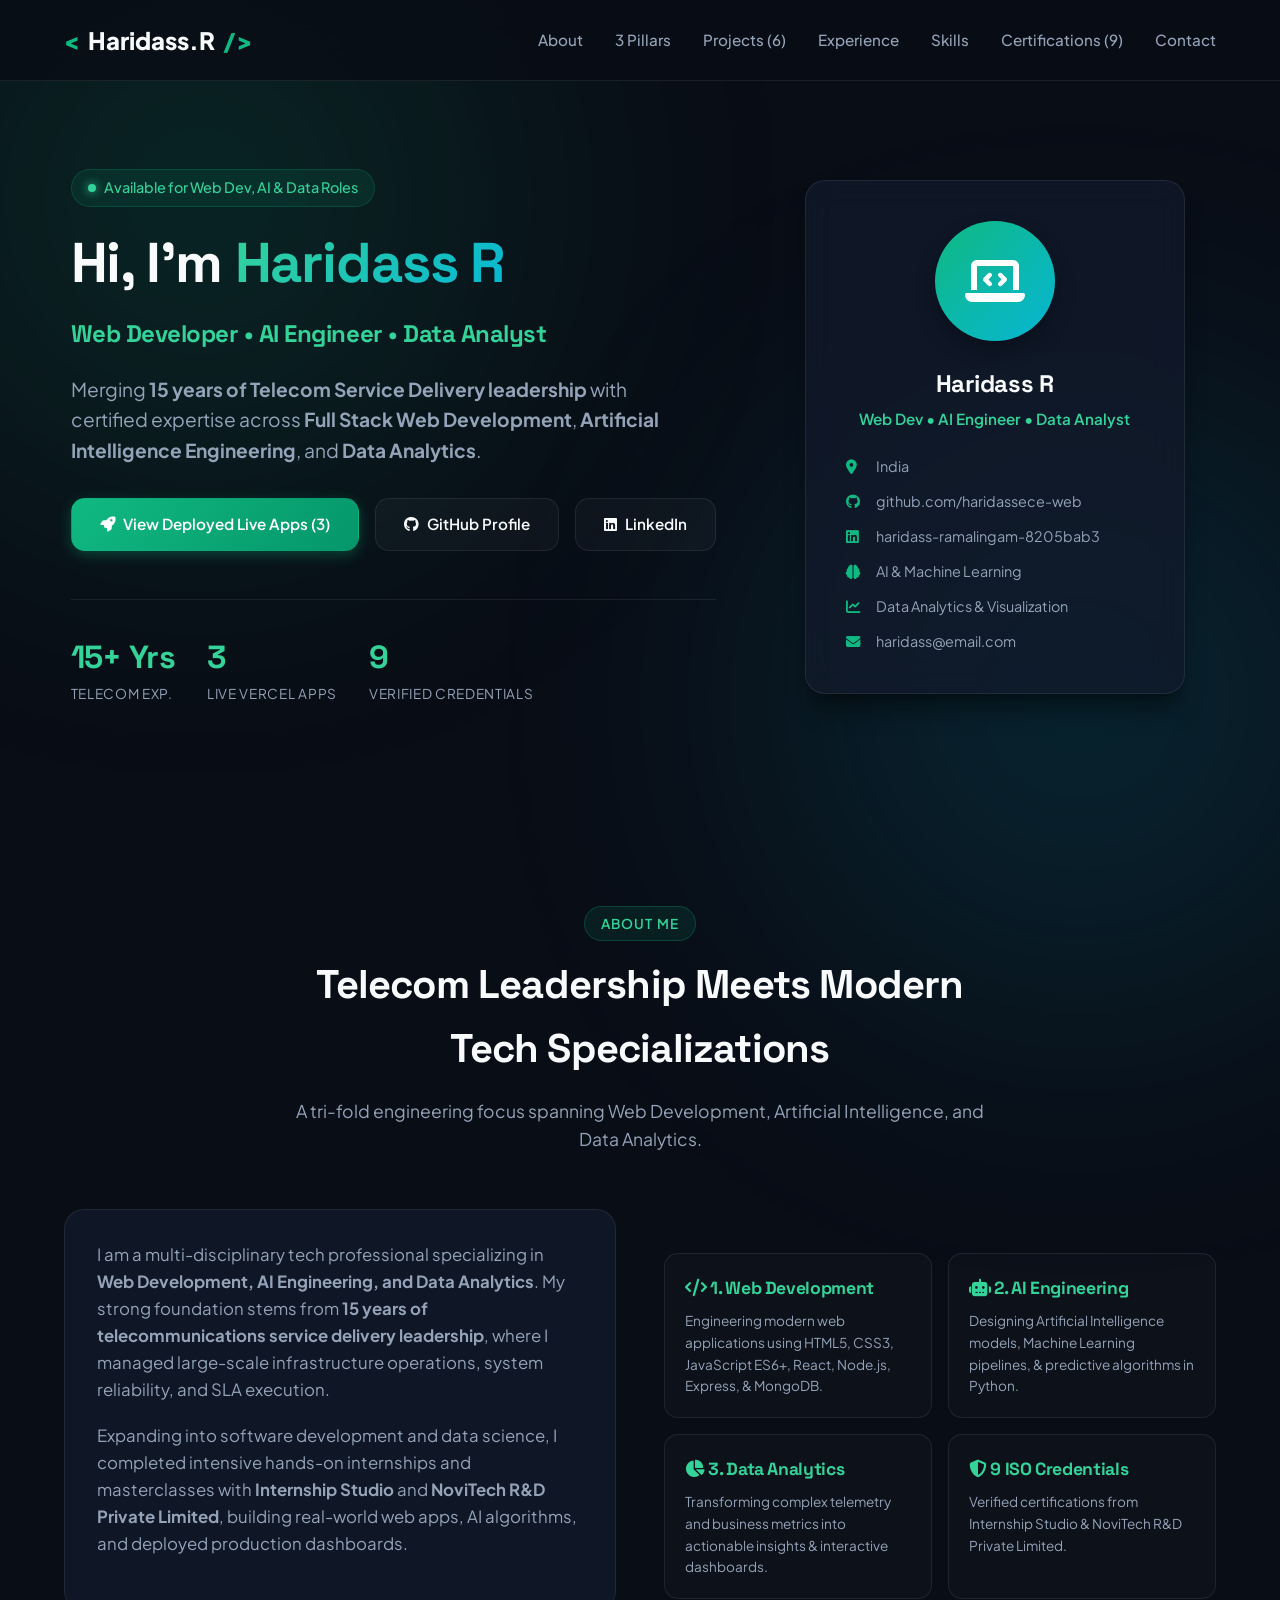
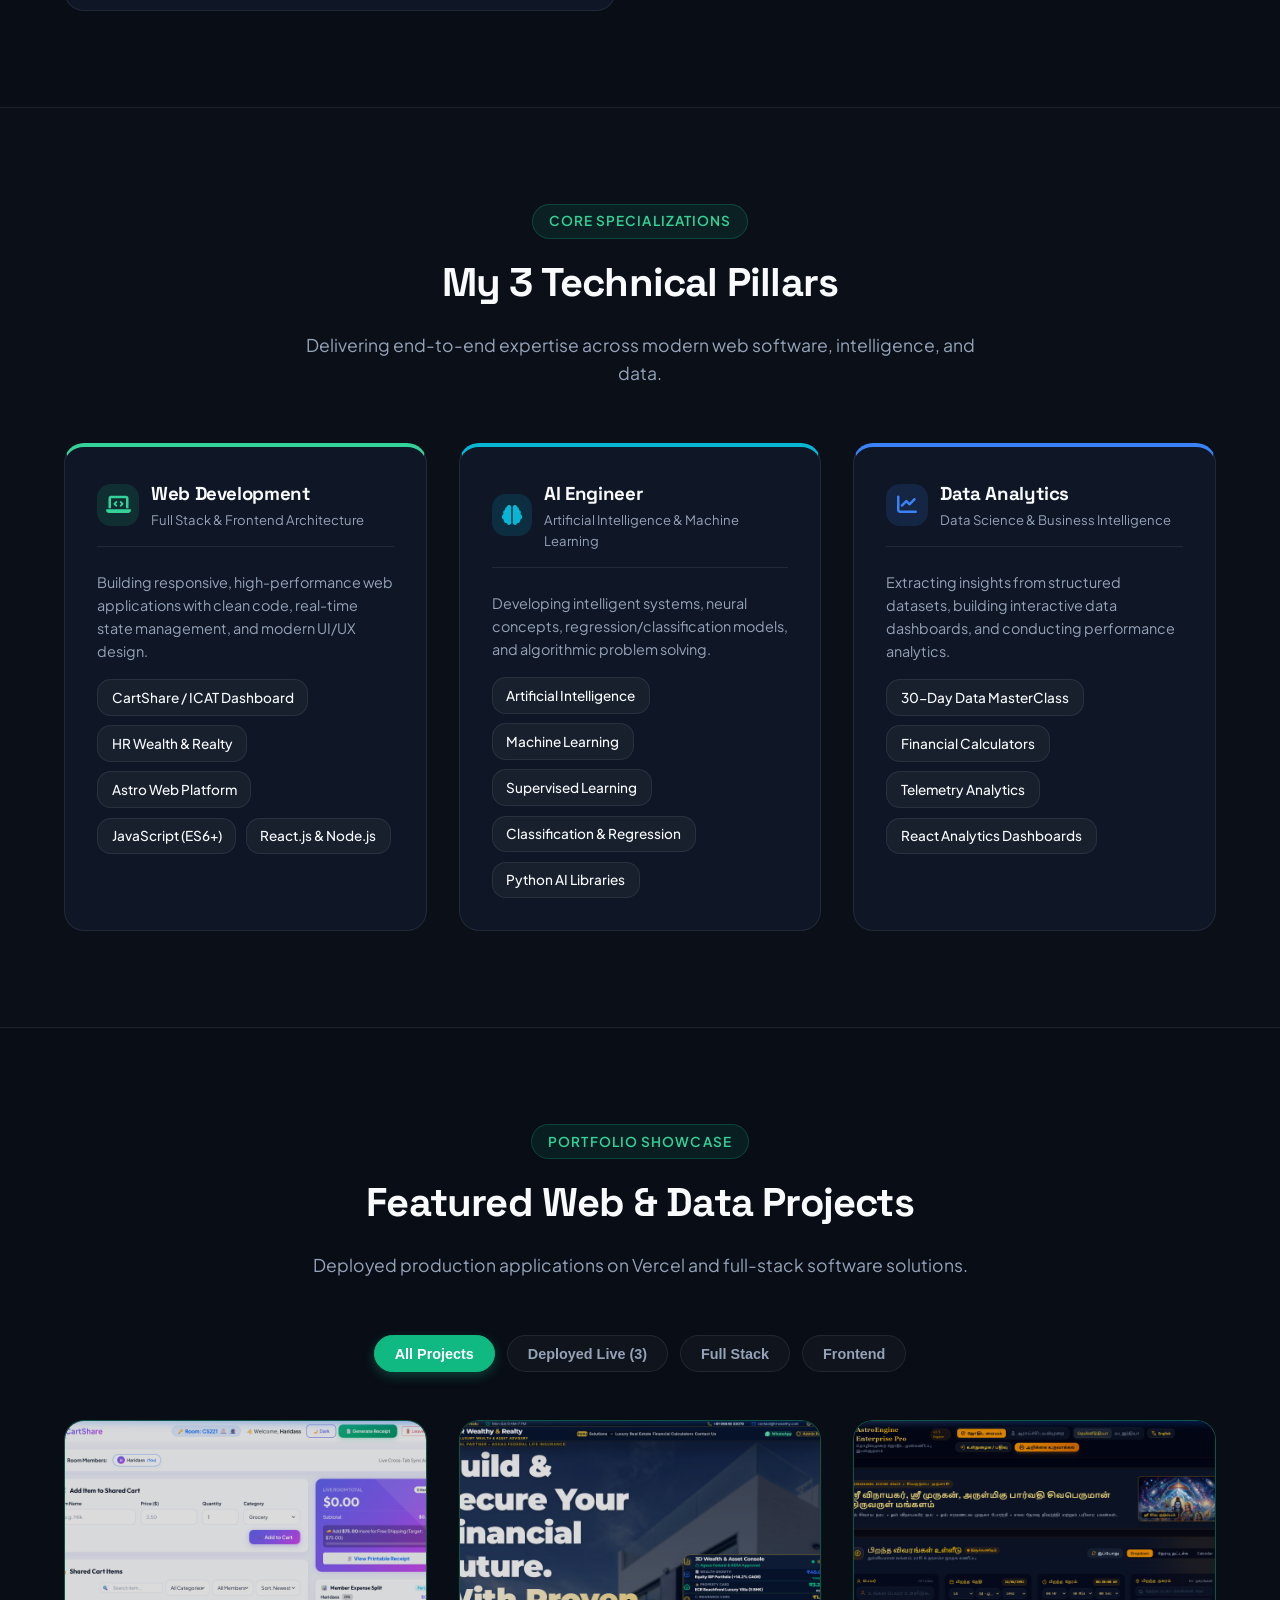
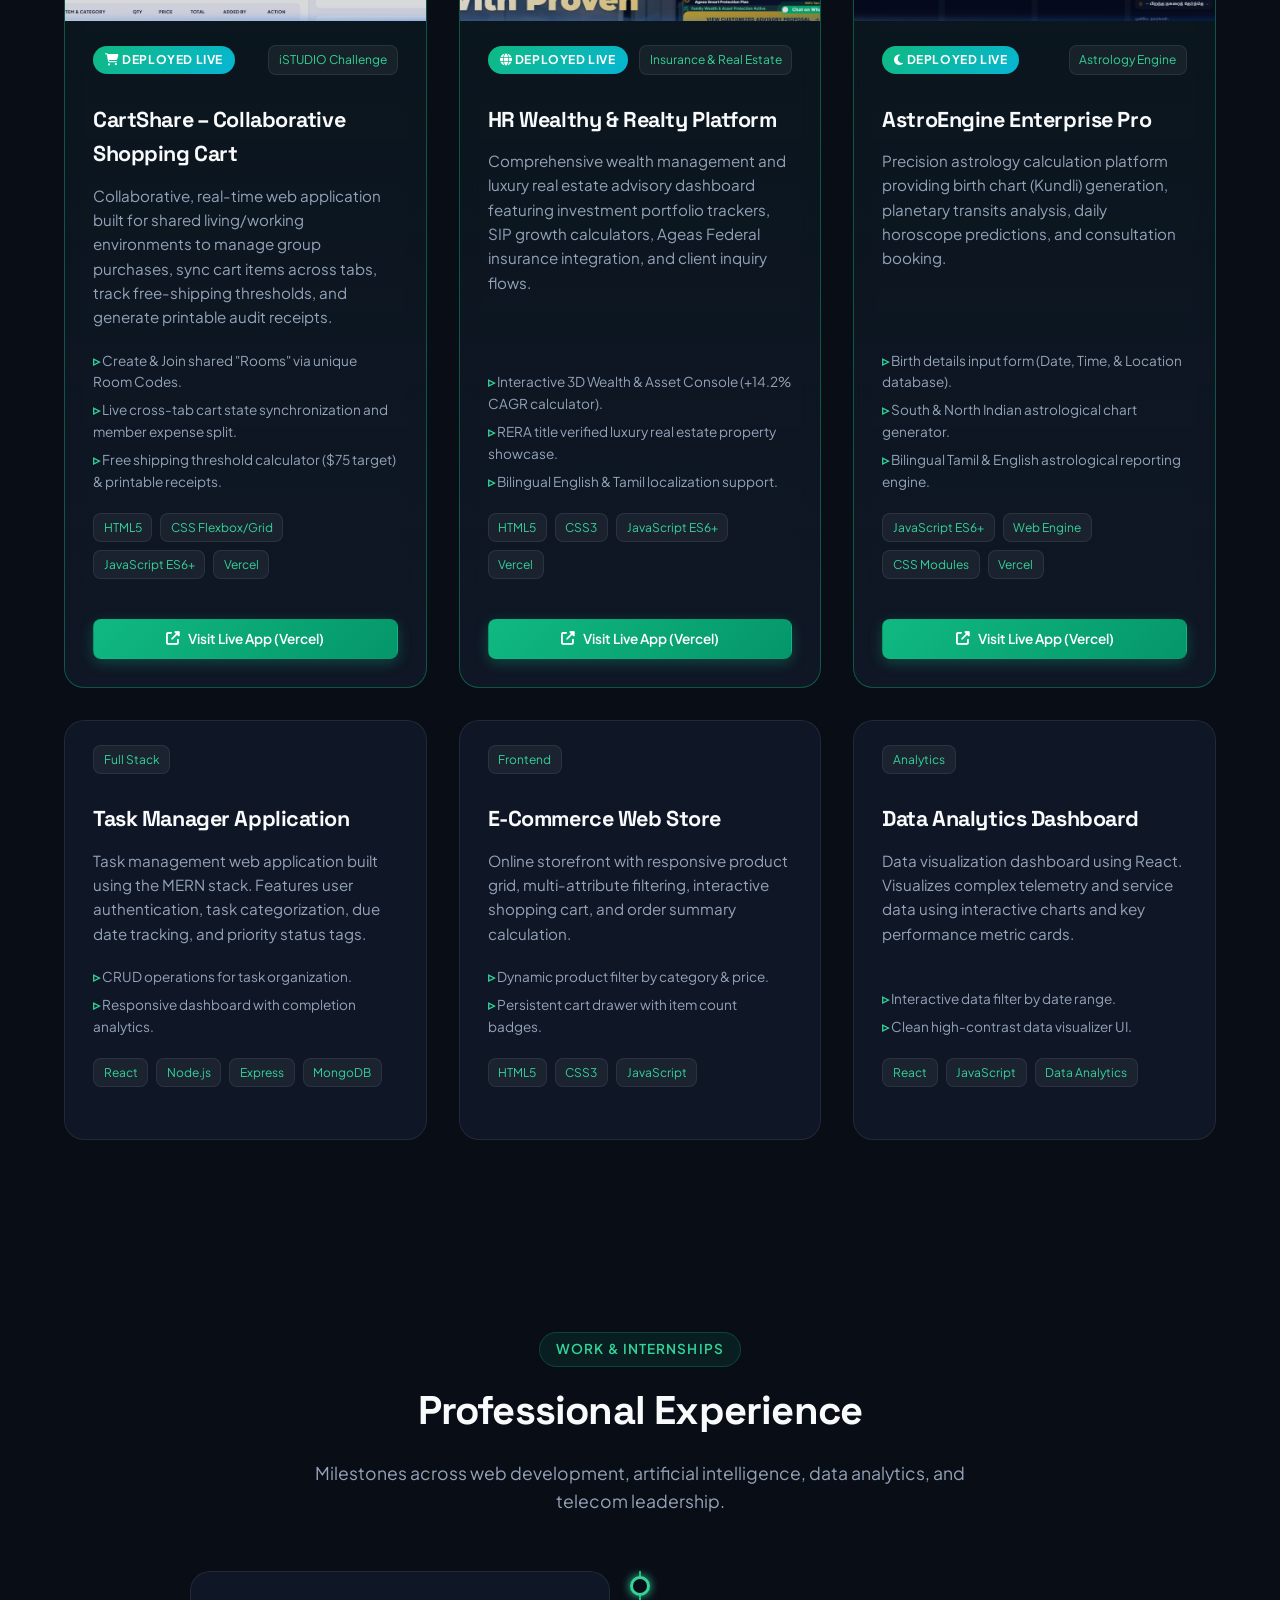
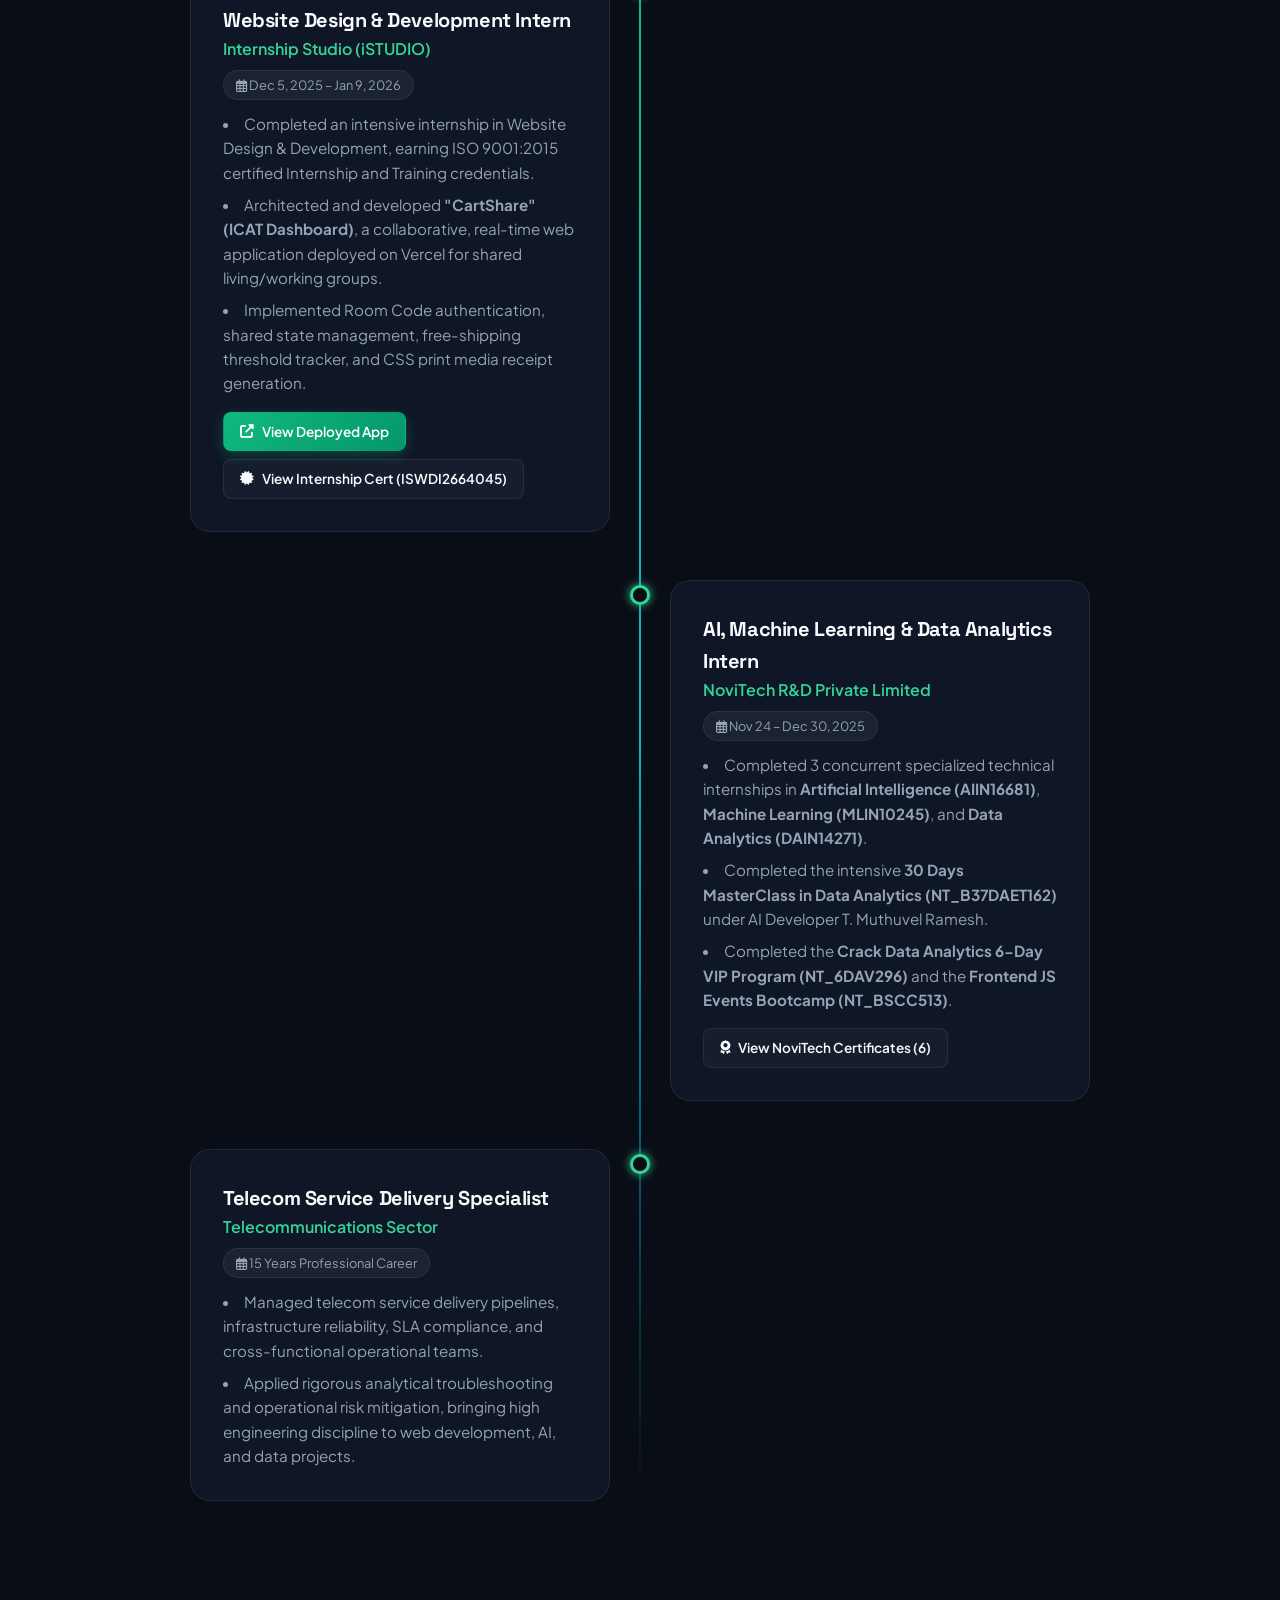
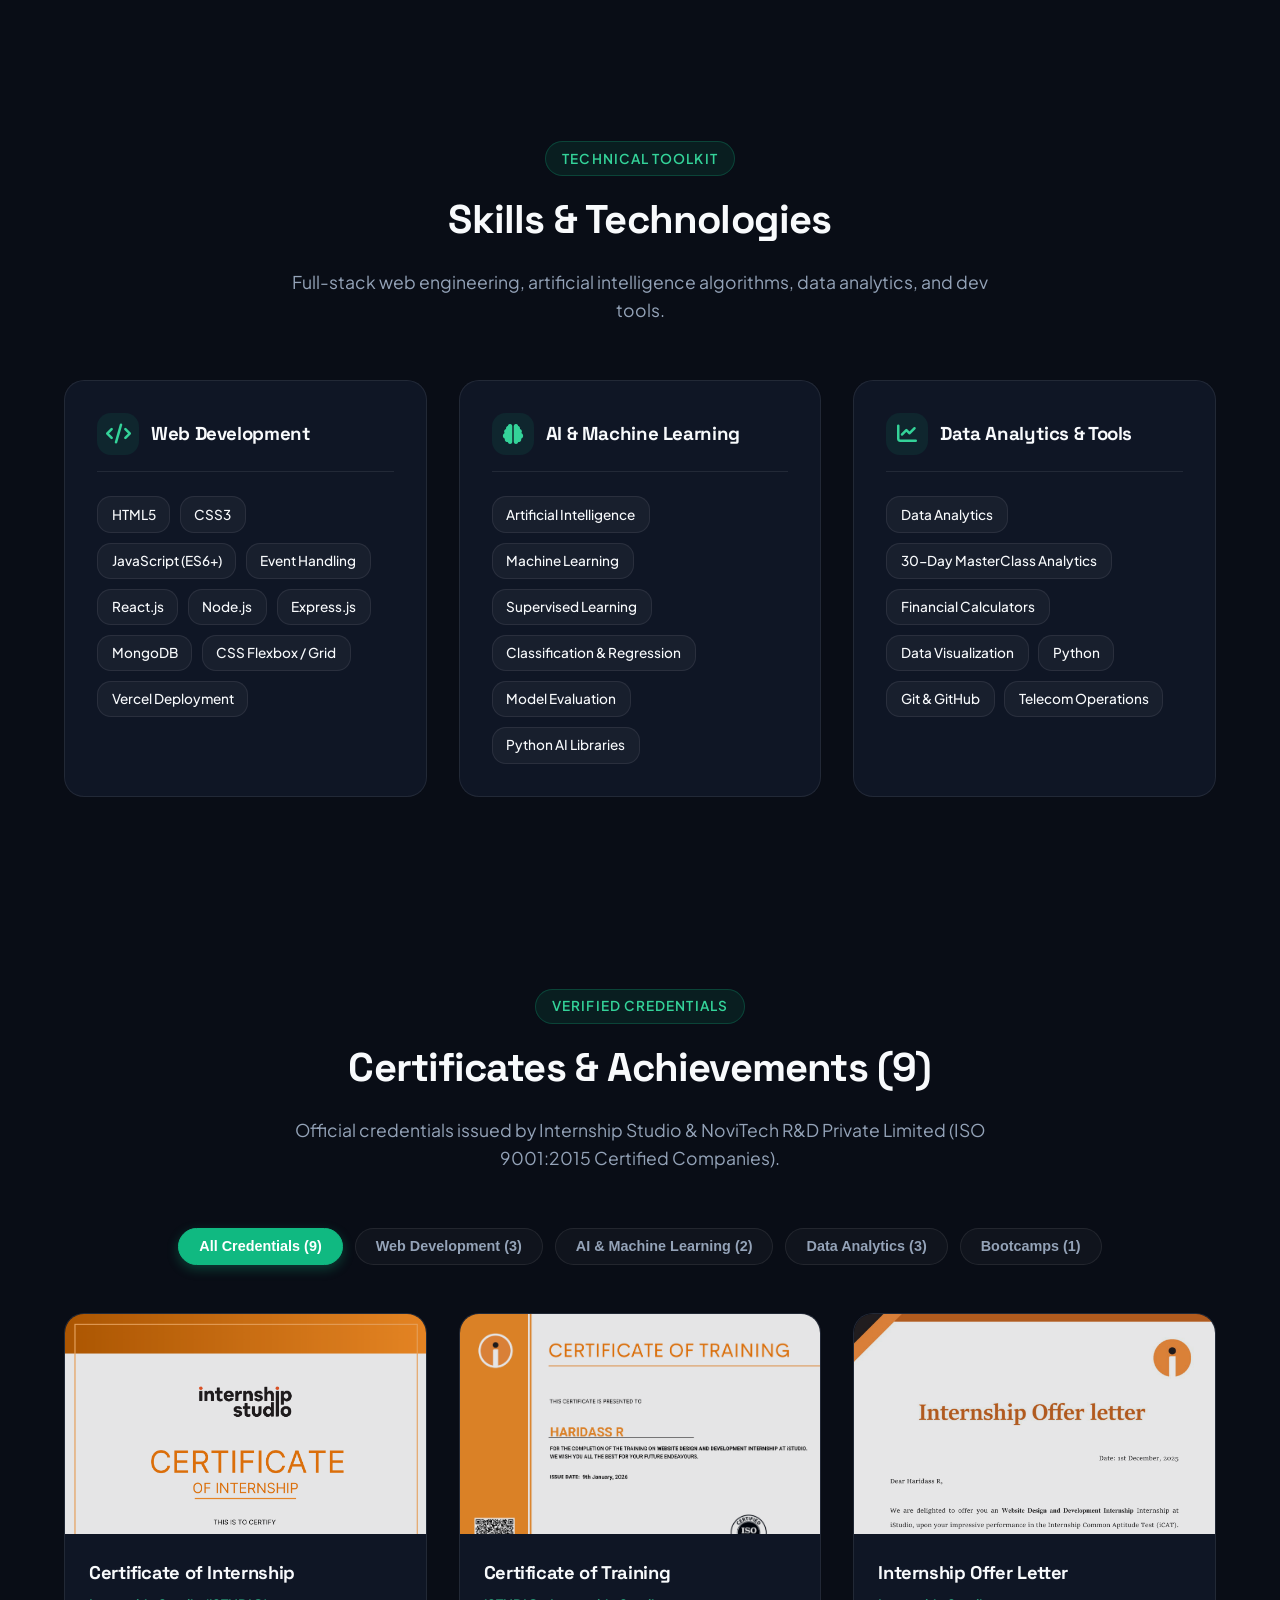
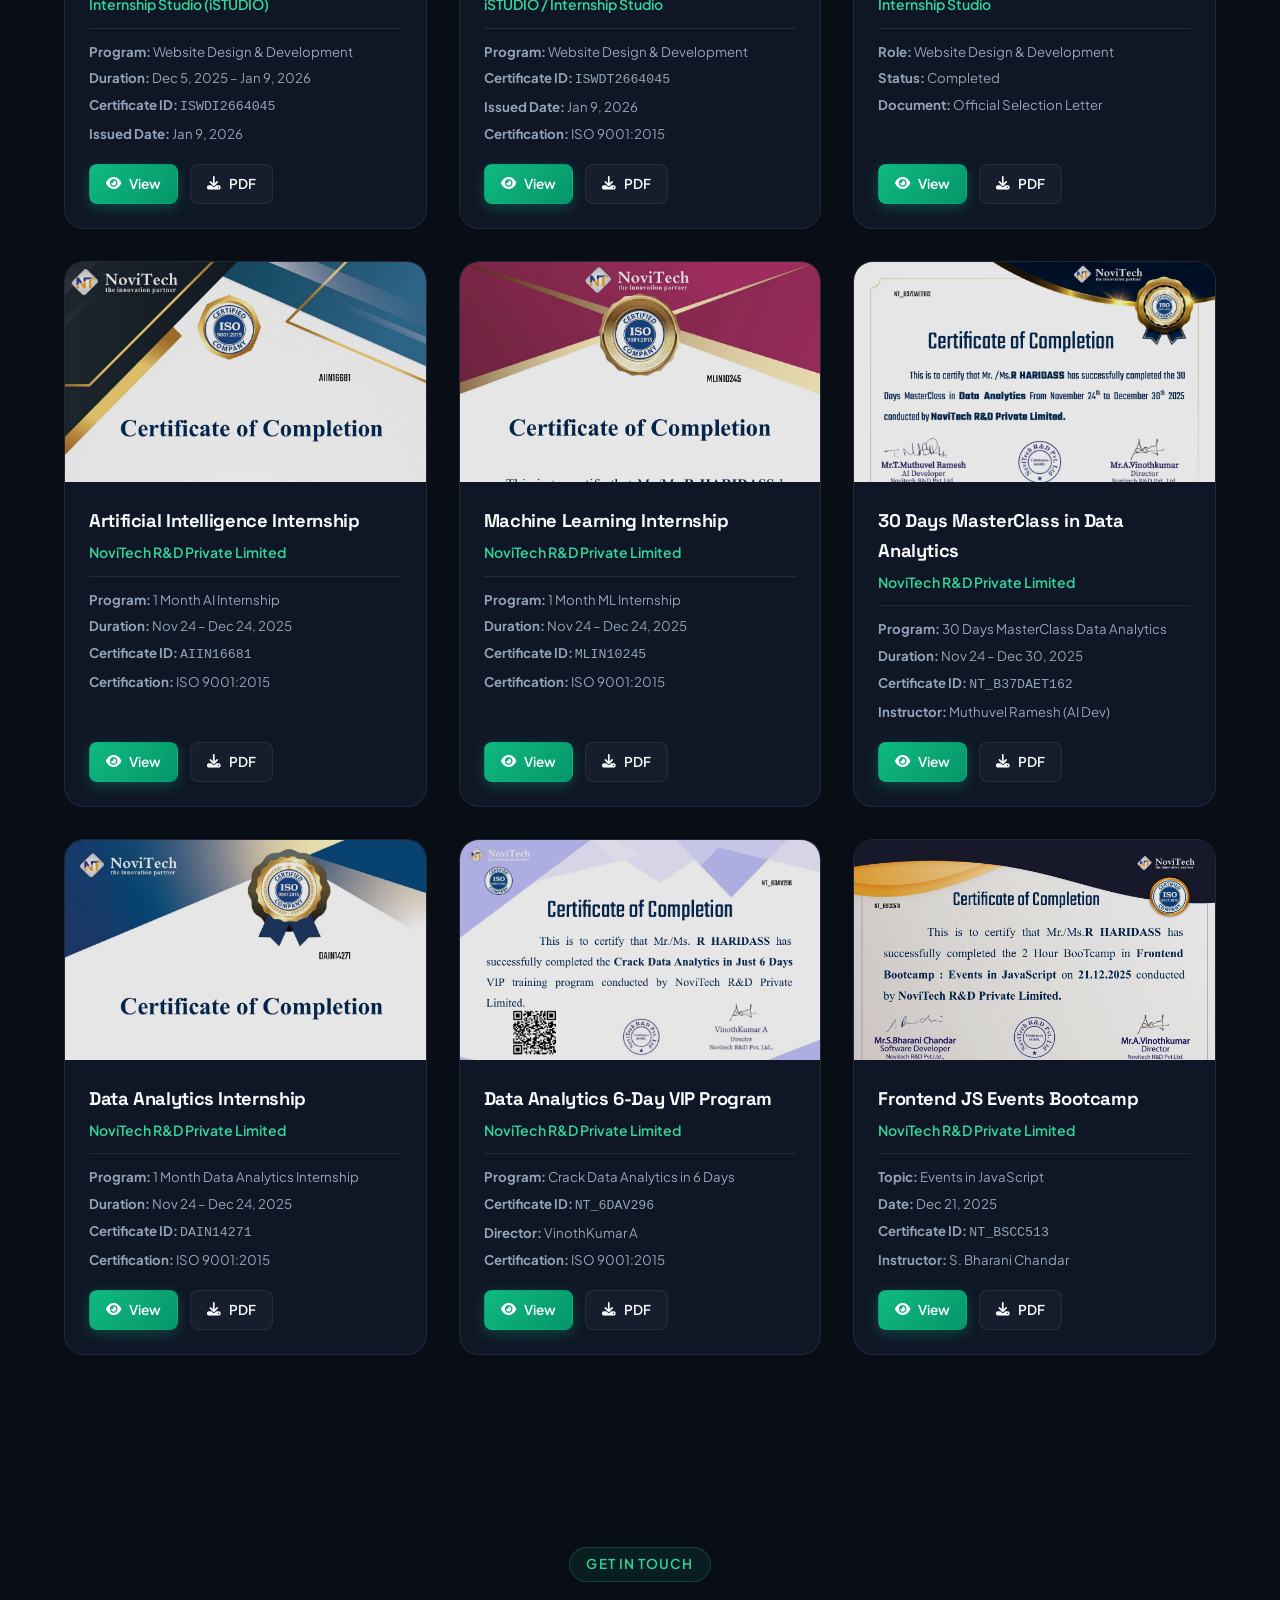
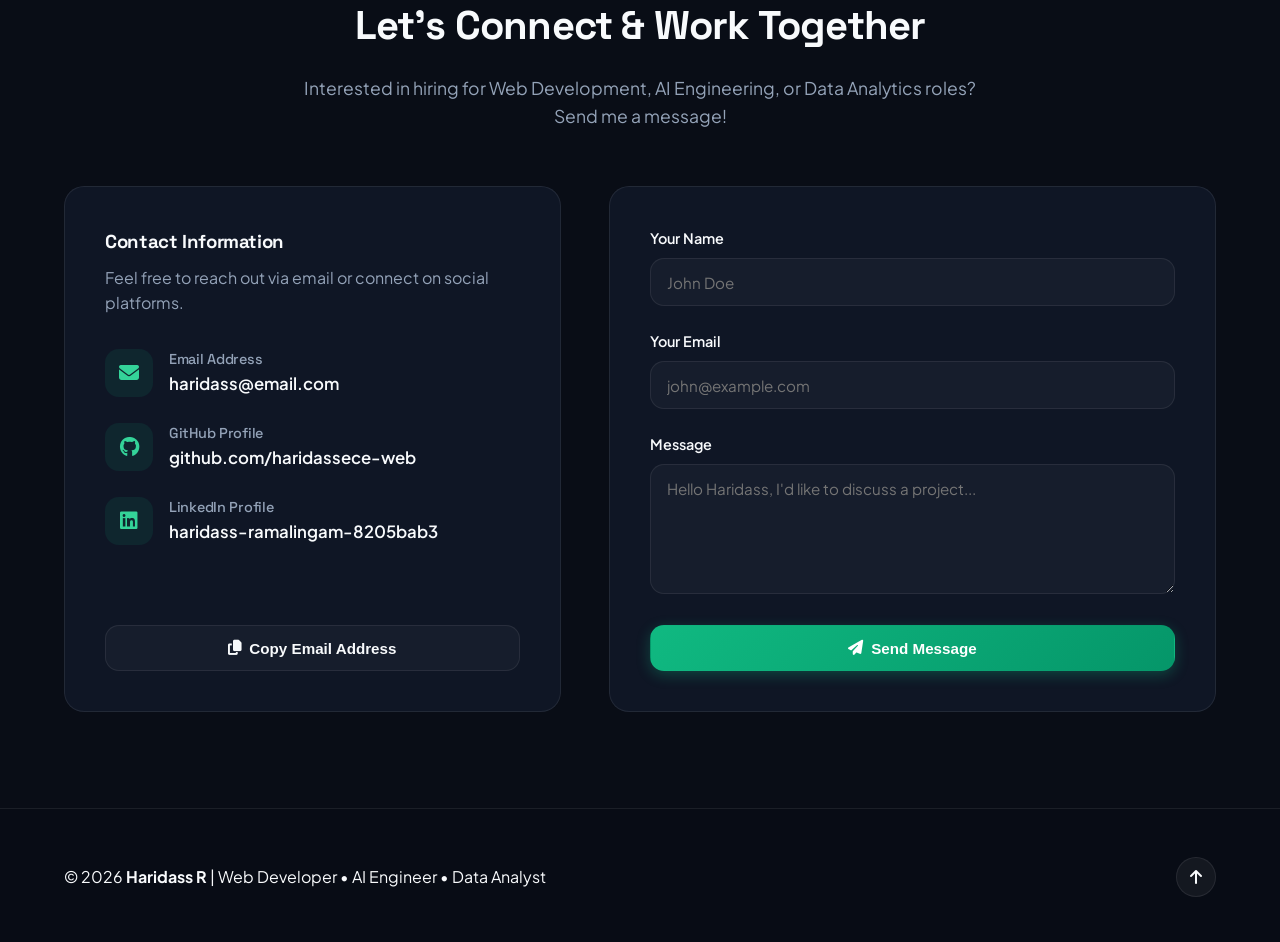
==== test.html @ 06e90ceb "Save complete portfolio with 3 pillars, 3 live Vercel apps, 9 ISO credentials, GitHub, and LinkedIn " ====
<!DOCTYPE html>
<html lang="en">
<head>
  <meta charset="UTF-8">
  <meta name="viewport" content="width=device-width, initial-scale=1.0">
  <title>Haridass R | Web Developer • AI Engineer • Data Analyst</title>
  <meta name="description" content="Portfolio of Haridass R - Web Developer, AI Engineer, and Data Analytics Specialist with 15 years of Telecom Service Delivery experience, 9 verified certifications, and deployed live web applications on Vercel.">
  <meta name="keywords" content="Haridass R, Web Developer, AI Engineer, Data Analyst, CartShare, HR Wealthy Realty, Astro Web, ICAT Dashboard, Full Stack, React, Node.js, Python, NoviTech, Internship Studio, haridassece-web">
  <meta name="author" content="Haridass R">
  
  <!-- Font Awesome Icons -->
  <link rel="stylesheet" href="https://cdnjs.cloudflare.com/ajax/libs/font-awesome/6.4.0/css/all.min.css">
  
  <!-- Stylesheet -->
  <link rel="stylesheet" href="style.css">
</head>

<body>

  <!-- Navigation Header -->
  <header class="navbar-header">
    <div class="container">
      <nav class="navbar">
        <a href="#hero" class="logo">
          <span class="logo-accent">&lt;</span>Haridass.R<span class="logo-accent"> /&gt;</span>
        </a>
        
        <ul class="nav-links" id="navLinks">
          <li><a href="#about" class="active">About</a></li>
          <li><a href="#pillars">3 Pillars</a></li>
          <li><a href="#projects">Projects (6)</a></li>
          <li><a href="#experience">Experience</a></li>
          <li><a href="#skills">Skills</a></li>
          <li><a href="#certifications">Certifications (9)</a></li>
          <li><a href="#contact">Contact</a></li>
        </ul>

        <button class="mobile-toggle" id="mobileToggle" aria-label="Toggle navigation">
          <i class="fas fa-bars"></i>
        </button>
      </nav>
    </div>
  </header>

  <main>
    <!-- Hero Section -->
    <section id="hero" class="hero">
      <div class="container">
        <div class="hero-grid">
          <div class="hero-content">
            <div class="hero-badge">
              <span class="pulse"></span>
              <span>Available for Web Dev, AI & Data Roles</span>
            </div>
            
            <h1 class="hero-title">
              Hi, I'm <span class="gradient-text">Haridass R</span>
            </h1>
            <h2 class="font-heading" style="color: var(--primary-light); font-size: 1.5rem; font-weight: 700; margin-bottom: 1.25rem;">
              Web Developer • AI Engineer • Data Analyst
            </h2>
            
            <p class="hero-desc">
              Merging <strong>15 years of Telecom Service Delivery leadership</strong> with certified expertise across <strong>Full Stack Web Development</strong>, <strong>Artificial Intelligence Engineering</strong>, and <strong>Data Analytics</strong>.
            </p>
            
            <div class="hero-actions">
              <a href="#projects" class="btn btn-primary">
                <i class="fas fa-rocket"></i> View Deployed Live Apps (3)
              </a>
              <a href="https://github.com/haridassece-web" target="_blank" rel="noopener" class="btn btn-outline">
                <i class="fab fa-github"></i> GitHub Profile
              </a>
              <a href="https://www.linkedin.com/in/haridass-ramalingam-8205bab3" target="_blank" rel="noopener" class="btn btn-outline">
                <i class="fab fa-linkedin"></i> LinkedIn
              </a>
            </div>
            
            <div class="hero-stats">
              <div class="stat-item">
                <h3>15+ Yrs</h3>
                <p>Telecom Exp.</p>
              </div>
              <div class="stat-item">
                <h3>3</h3>
                <p>Live Vercel Apps</p>
              </div>
              <div class="stat-item">
                <h3>9</h3>
                <p>Verified Credentials</p>
              </div>
            </div>
          </div>
          
          <div class="hero-visual">
            <div class="profile-card">
              <div class="profile-avatar">
                <i class="fas fa-laptop-code"></i>
              </div>
              <h3 class="profile-name">Haridass R</h3>
              <p class="profile-role">Web Dev • AI Engineer • Data Analyst</p>
              
              <ul class="profile-info-list">
                <li><i class="fas fa-location-dot"></i> India</li>
                <li><i class="fab fa-github"></i> <a href="https://github.com/haridassece-web" target="_blank" rel="noopener" style="color: inherit; text-decoration: none;">github.com/haridassece-web</a></li>
                <li><i class="fab fa-linkedin"></i> <a href="https://www.linkedin.com/in/haridass-ramalingam-8205bab3" target="_blank" rel="noopener" style="color: inherit; text-decoration: none;">haridass-ramalingam-8205bab3</a></li>
                <li><i class="fas fa-brain"></i> AI & Machine Learning</li>
                <li><i class="fas fa-chart-line"></i> Data Analytics & Visualization</li>
                <li><i class="fas fa-envelope"></i> haridass@email.com</li>
              </ul>
            </div>
          </div>
        </div>
      </div>
    </section>

    <!-- About Section -->
    <section id="about">
      <div class="container">
        <div class="section-header">
          <span class="section-tag">About Me</span>
          <h2 class="section-title">Telecom Leadership Meets Modern Tech Specializations</h2>
          <p class="section-subtitle">A tri-fold engineering focus spanning Web Development, Artificial Intelligence, and Data Analytics.</p>
        </div>
        
        <div class="about-grid">
          <div class="about-card about-text">
            <p>
              I am a multi-disciplinary tech professional specializing in <strong>Web Development, AI Engineering, and Data Analytics</strong>. 
              My strong foundation stems from <strong>15 years of telecommunications service delivery leadership</strong>, where I managed large-scale infrastructure operations, system reliability, and SLA execution.
            </p>
            <p>
              Expanding into software development and data science, I completed intensive hands-on internships and masterclasses with <strong>Internship Studio</strong> and <strong>NoviTech R&D Private Limited</strong>, building real-world web apps, AI algorithms, and deployed production dashboards.
            </p>
          </div>
          
          <div class="about-highlights">
            <div class="highlight-box">
              <h4><i class="fas fa-code"></i> 1. Web Development</h4>
              <p>Engineering modern web applications using HTML5, CSS3, JavaScript ES6+, React, Node.js, Express, & MongoDB.</p>
            </div>
            <div class="highlight-box">
              <h4><i class="fas fa-robot"></i> 2. AI Engineering</h4>
              <p>Designing Artificial Intelligence models, Machine Learning pipelines, & predictive algorithms in Python.</p>
            </div>
            <div class="highlight-box">
              <h4><i class="fas fa-chart-pie"></i> 3. Data Analytics</h4>
              <p>Transforming complex telemetry and business metrics into actionable insights & interactive dashboards.</p>
            </div>
            <div class="highlight-box">
              <h4><i class="fas fa-shield-halved"></i> 9 ISO Credentials</h4>
              <p>Verified certifications from Internship Studio & NoviTech R&D Private Limited.</p>
            </div>
          </div>
        </div>
      </div>
    </section>

    <!-- 3 Core Pillars Section -->
    <section id="pillars" style="background: rgba(255,255,255,0.01); border-top: 1px solid var(--border-color); border-bottom: 1px solid var(--border-color);">
      <div class="container">
        <div class="section-header">
          <span class="section-tag">Core Specializations</span>
          <h2 class="section-title">My 3 Technical Pillars</h2>
          <p class="section-subtitle">Delivering end-to-end expertise across modern web software, intelligence, and data.</p>
        </div>

        <div class="skills-grid">
          <!-- Pillar 1: Web Development -->
          <div class="skill-category-card" style="border-top: 4px solid var(--primary-light);">
            <div class="category-header">
              <div class="category-icon" style="background: rgba(16, 185, 129, 0.15); color: var(--primary-light);"><i class="fas fa-laptop-code"></i></div>
              <div>
                <h3>Web Development</h3>
                <p style="font-size: 0.82rem; color: var(--text-muted);">Full Stack & Frontend Architecture</p>
              </div>
            </div>
            <p style="font-size: 0.9rem; color: var(--text-muted); margin-bottom: 1rem;">
              Building responsive, high-performance web applications with clean code, real-time state management, and modern UI/UX design.
            </p>
            <div class="tags-list">
              <span class="skill-tag">CartShare / ICAT Dashboard</span>
              <span class="skill-tag">HR Wealth & Realty</span>
              <span class="skill-tag">Astro Web Platform</span>
              <span class="skill-tag">JavaScript (ES6+)</span>
              <span class="skill-tag">React.js & Node.js</span>
            </div>
          </div>

          <!-- Pillar 2: AI Engineer -->
          <div class="skill-category-card" style="border-top: 4px solid var(--secondary);">
            <div class="category-header">
              <div class="category-icon" style="background: rgba(6, 182, 212, 0.15); color: var(--secondary);"><i class="fas fa-brain"></i></div>
              <div>
                <h3>AI Engineer</h3>
                <p style="font-size: 0.82rem; color: var(--text-muted);">Artificial Intelligence & Machine Learning</p>
              </div>
            </div>
            <p style="font-size: 0.9rem; color: var(--text-muted); margin-bottom: 1rem;">
              Developing intelligent systems, neural concepts, regression/classification models, and algorithmic problem solving.
            </p>
            <div class="tags-list">
              <span class="skill-tag">Artificial Intelligence</span>
              <span class="skill-tag">Machine Learning</span>
              <span class="skill-tag">Supervised Learning</span>
              <span class="skill-tag">Classification & Regression</span>
              <span class="skill-tag">Python AI Libraries</span>
            </div>
          </div>

          <!-- Pillar 3: Data Analytics -->
          <div class="skill-category-card" style="border-top: 4px solid var(--accent);">
            <div class="category-header">
              <div class="category-icon" style="background: rgba(59, 130, 246, 0.15); color: var(--accent);"><i class="fas fa-chart-line"></i></div>
              <div>
                <h3>Data Analytics</h3>
                <p style="font-size: 0.82rem; color: var(--text-muted);">Data Science & Business Intelligence</p>
              </div>
            </div>
            <p style="font-size: 0.9rem; color: var(--text-muted); margin-bottom: 1rem;">
              Extracting insights from structured datasets, building interactive data dashboards, and conducting performance analytics.
            </p>
            <div class="tags-list">
              <span class="skill-tag">30-Day Data MasterClass</span>
              <span class="skill-tag">Financial Calculators</span>
              <span class="skill-tag">Telemetry Analytics</span>
              <span class="skill-tag">React Analytics Dashboards</span>
            </div>
          </div>
        </div>
      </div>
    </section>

    <!-- Projects Section (WITH 3 DEPLOYED LIVE VERCEL APPS) -->
    <section id="projects">
      <div class="container">
        <div class="section-header">
          <span class="section-tag">Portfolio Showcase</span>
          <h2 class="section-title">Featured Web & Data Projects</h2>
          <p class="section-subtitle">Deployed production applications on Vercel and full-stack software solutions.</p>
        </div>
        
        <div class="project-filters">
          <button class="filter-btn active" data-filter="all">All Projects</button>
          <button class="filter-btn" data-filter="live">Deployed Live (3)</button>
          <button class="filter-btn" data-filter="fullstack">Full Stack</button>
          <button class="filter-btn" data-filter="frontend">Frontend</button>
        </div>
        
        <div class="projects-grid">
          <!-- 1. CartShare / ICAT Dashboard (Deployed Live) -->
          <div class="project-card featured-card" data-category="live">
            <div class="cert-preview-container" style="height: 200px;">
              <img src="assets/projects/icat-dashboard.png" alt="CartShare ICAT Dashboard" class="cert-preview-img">
            </div>
            
            <div class="project-header-bar">
              <span class="featured-badge"><i class="fas fa-shopping-cart"></i> Deployed Live</span>
              <div class="tech-pill">iSTUDIO Challenge</div>
            </div>
            
            <div class="project-body">
              <h3 class="project-title">CartShare – Collaborative Shopping Cart</h3>
              <p class="project-desc">
                Collaborative, real-time web application built for shared living/working environments to manage group purchases, sync cart items across tabs, track free-shipping thresholds, and generate printable audit receipts.
              </p>
              
              <ul class="project-highlights">
                <li>Create & Join shared "Rooms" via unique Room Codes.</li>
                <li>Live cross-tab cart state synchronization and member expense split.</li>
                <li>Free shipping threshold calculator ($75 target) & printable receipts.</li>
              </ul>
              
              <div class="project-tech">
                <span class="tech-pill">HTML5</span>
                <span class="tech-pill">CSS Flexbox/Grid</span>
                <span class="tech-pill">JavaScript ES6+</span>
                <span class="tech-pill">Vercel</span>
              </div>

              <div style="margin-top: 1rem;">
                <a href="https://i-cat-dashboard-vgwo.vercel.app/" target="_blank" rel="noopener" class="btn btn-primary btn-sm" style="width: 100%;">
                  <i class="fas fa-external-link-alt"></i> Visit Live App (Vercel)
                </a>
              </div>
            </div>
          </div>

          <!-- 2. HR Wealth & Realty (Deployed Live) -->
          <div class="project-card featured-card" data-category="live">
            <div class="cert-preview-container" style="height: 200px;">
              <img src="assets/projects/hr-wealth-realty.png" alt="HR Wealth & Realty Dashboard" class="cert-preview-img">
            </div>
            
            <div class="project-header-bar">
              <span class="featured-badge"><i class="fas fa-globe"></i> Deployed Live</span>
              <div class="tech-pill">Insurance & Real Estate</div>
            </div>
            
            <div class="project-body">
              <h3 class="project-title">HR Wealthy & Realty Platform</h3>
              <p class="project-desc">
                Comprehensive wealth management and luxury real estate advisory dashboard featuring investment portfolio trackers, SIP growth calculators, Ageas Federal insurance integration, and client inquiry flows.
              </p>
              
              <ul class="project-highlights">
                <li>Interactive 3D Wealth & Asset Console (+14.2% CAGR calculator).</li>
                <li>RERA title verified luxury real estate property showcase.</li>
                <li>Bilingual English & Tamil localization support.</li>
              </ul>
              
              <div class="project-tech">
                <span class="tech-pill">HTML5</span>
                <span class="tech-pill">CSS3</span>
                <span class="tech-pill">JavaScript ES6+</span>
                <span class="tech-pill">Vercel</span>
              </div>

              <div style="margin-top: 1rem;">
                <a href="https://hr-wealth-and-realty-t4zk.vercel.app/" target="_blank" rel="noopener" class="btn btn-primary btn-sm" style="width: 100%;">
                  <i class="fas fa-external-link-alt"></i> Visit Live App (Vercel)
                </a>
              </div>
            </div>
          </div>

          <!-- 3. Astro Web Project (Deployed Live) -->
          <div class="project-card featured-card" data-category="live">
            <div class="cert-preview-container" style="height: 200px;">
              <img src="assets/projects/astro-web.png" alt="Astro Engine Web Platform" class="cert-preview-img">
            </div>
            
            <div class="project-header-bar">
              <span class="featured-badge"><i class="fas fa-moon"></i> Deployed Live</span>
              <div class="tech-pill">Astrology Engine</div>
            </div>
            
            <div class="project-body">
              <h3 class="project-title">AstroEngine Enterprise Pro</h3>
              <p class="project-desc">
                Precision astrology calculation platform providing birth chart (Kundli) generation, planetary transits analysis, daily horoscope predictions, and consultation booking.
              </p>
              
              <ul class="project-highlights">
                <li>Birth details input form (Date, Time, & Location database).</li>
                <li>South & North Indian astrological chart generator.</li>
                <li>Bilingual Tamil & English astrological reporting engine.</li>
              </ul>
              
              <div class="project-tech">
                <span class="tech-pill">JavaScript ES6+</span>
                <span class="tech-pill">Web Engine</span>
                <span class="tech-pill">CSS Modules</span>
                <span class="tech-pill">Vercel</span>
              </div>

              <div style="margin-top: 1rem;">
                <a href="https://astro-web-91ps.vercel.app/" target="_blank" rel="noopener" class="btn btn-primary btn-sm" style="width: 100%;">
                  <i class="fas fa-external-link-alt"></i> Visit Live App (Vercel)
                </a>
              </div>
            </div>
          </div>
          
          <!-- 4. Task Manager App -->
          <div class="project-card" data-category="fullstack">
            <div class="project-header-bar">
              <span class="tech-pill">Full Stack</span>
            </div>
            <div class="project-body">
              <h3 class="project-title">Task Manager Application</h3>
              <p class="project-desc">
                Task management web application built using the MERN stack. Features user authentication, task categorization, due date tracking, and priority status tags.
              </p>
              
              <ul class="project-highlights">
                <li>CRUD operations for task organization.</li>
                <li>Responsive dashboard with completion analytics.</li>
              </ul>
              
              <div class="project-tech">
                <span class="tech-pill">React</span>
                <span class="tech-pill">Node.js</span>
                <span class="tech-pill">Express</span>
                <span class="tech-pill">MongoDB</span>
              </div>
            </div>
          </div>
          
          <!-- 5. E-Commerce Website -->
          <div class="project-card" data-category="frontend">
            <div class="project-header-bar">
              <span class="tech-pill">Frontend</span>
            </div>
            <div class="project-body">
              <h3 class="project-title">E-Commerce Web Store</h3>
              <p class="project-desc">
                Online storefront with responsive product grid, multi-attribute filtering, interactive shopping cart, and order summary calculation.
              </p>
              
              <ul class="project-highlights">
                <li>Dynamic product filter by category & price.</li>
                <li>Persistent cart drawer with item count badges.</li>
              </ul>
              
              <div class="project-tech">
                <span class="tech-pill">HTML5</span>
                <span class="tech-pill">CSS3</span>
                <span class="tech-pill">JavaScript</span>
              </div>
            </div>
          </div>
          
          <!-- 6. Data Dashboard -->
          <div class="project-card" data-category="frontend">
            <div class="project-header-bar">
              <span class="tech-pill">Analytics</span>
            </div>
            <div class="project-body">
              <h3 class="project-title">Data Analytics Dashboard</h3>
              <p class="project-desc">
                Data visualization dashboard using React. Visualizes complex telemetry and service data using interactive charts and key performance metric cards.
              </p>
              
              <ul class="project-highlights">
                <li>Interactive data filter by date range.</li>
                <li>Clean high-contrast data visualizer UI.</li>
              </ul>
              
              <div class="project-tech">
                <span class="tech-pill">React</span>
                <span class="tech-pill">JavaScript</span>
                <span class="tech-pill">Data Analytics</span>
              </div>
            </div>
          </div>
        </div>
      </div>
    </section>

    <!-- Experience Section -->
    <section id="experience">
      <div class="container">
        <div class="section-header">
          <span class="section-tag">Work & Internships</span>
          <h2 class="section-title">Professional Experience</h2>
          <p class="section-subtitle">Milestones across web development, artificial intelligence, data analytics, and telecom leadership.</p>
        </div>
        
        <div class="timeline">
          <!-- Internship Studio Experience -->
          <div class="timeline-item">
            <div class="timeline-dot"></div>
            <div class="timeline-content">
              <div class="timeline-header">
                <div>
                  <h3 class="role-title">Website Design & Development Intern</h3>
                  <p class="company-name">Internship Studio (iSTUDIO)</p>
                </div>
                <span class="date-badge"><i class="far fa-calendar-alt"></i> Dec 5, 2025 – Jan 9, 2026</span>
              </div>
              
              <ul class="timeline-bullets">
                <li>Completed an intensive internship in Website Design & Development, earning ISO 9001:2015 certified Internship and Training credentials.</li>
                <li>Architected and developed <strong>"CartShare" (ICAT Dashboard)</strong>, a collaborative, real-time web application deployed on Vercel for shared living/working groups.</li>
                <li>Implemented Room Code authentication, shared state management, free-shipping threshold tracker, and CSS print media receipt generation.</li>
              </ul>
              
              <div style="margin-top: 1rem; display: flex; gap: 0.5rem; flex-wrap: wrap;">
                <a href="https://i-cat-dashboard-vgwo.vercel.app/" target="_blank" rel="noopener" class="btn btn-primary btn-sm">
                  <i class="fas fa-external-link-alt"></i> View Deployed App
                </a>
                <a href="#certifications" class="btn btn-outline btn-sm">
                  <i class="fas fa-certificate"></i> View Internship Cert (ISWDI2664045)
                </a>
              </div>
            </div>
          </div>
          
          <!-- NoviTech R&D Experience -->
          <div class="timeline-item">
            <div class="timeline-dot"></div>
            <div class="timeline-content">
              <div class="timeline-header">
                <div>
                  <h3 class="role-title">AI, Machine Learning & Data Analytics Intern</h3>
                  <p class="company-name">NoviTech R&D Private Limited</p>
                </div>
                <span class="date-badge"><i class="far fa-calendar-alt"></i> Nov 24 – Dec 30, 2025</span>
              </div>
              
              <ul class="timeline-bullets">
                <li>Completed 3 concurrent specialized technical internships in <strong>Artificial Intelligence (AIIN16681)</strong>, <strong>Machine Learning (MLIN10245)</strong>, and <strong>Data Analytics (DAIN14271)</strong>.</li>
                <li>Completed the intensive <strong>30 Days MasterClass in Data Analytics (NT_B37DAET162)</strong> under AI Developer T. Muthuvel Ramesh.</li>
                <li>Completed the <strong>Crack Data Analytics 6-Day VIP Program (NT_6DAV296)</strong> and the <strong>Frontend JS Events Bootcamp (NT_BSCC513)</strong>.</li>
              </ul>
              
              <div style="margin-top: 1rem;">
                <a href="#certifications" class="btn btn-outline btn-sm">
                  <i class="fas fa-award"></i> View NoviTech Certificates (6)
                </a>
              </div>
            </div>
          </div>
          
          <!-- Telecom Experience -->
          <div class="timeline-item">
            <div class="timeline-dot"></div>
            <div class="timeline-content">
              <div class="timeline-header">
                <div>
                  <h3 class="role-title">Telecom Service Delivery Specialist</h3>
                  <p class="company-name">Telecommunications Sector</p>
                </div>
                <span class="date-badge"><i class="far fa-calendar-alt"></i> 15 Years Professional Career</span>
              </div>
              
              <ul class="timeline-bullets">
                <li>Managed telecom service delivery pipelines, infrastructure reliability, SLA compliance, and cross-functional operational teams.</li>
                <li>Applied rigorous analytical troubleshooting and operational risk mitigation, bringing high engineering discipline to web development, AI, and data projects.</li>
              </ul>
            </div>
          </div>
        </div>
      </div>
    </section>

    <!-- Skills Section -->
    <section id="skills">
      <div class="container">
        <div class="section-header">
          <span class="section-tag">Technical Toolkit</span>
          <h2 class="section-title">Skills & Technologies</h2>
          <p class="section-subtitle">Full-stack web engineering, artificial intelligence algorithms, data analytics, and dev tools.</p>
        </div>
        
        <div class="skills-grid">
          <!-- Web Development -->
          <div class="skill-category-card">
            <div class="category-header">
              <div class="category-icon"><i class="fas fa-code"></i></div>
              <h3>Web Development</h3>
            </div>
            <div class="tags-list">
              <span class="skill-tag">HTML5</span>
              <span class="skill-tag">CSS3</span>
              <span class="skill-tag">JavaScript (ES6+)</span>
              <span class="skill-tag">Event Handling</span>
              <span class="skill-tag">React.js</span>
              <span class="skill-tag">Node.js</span>
              <span class="skill-tag">Express.js</span>
              <span class="skill-tag">MongoDB</span>
              <span class="skill-tag">CSS Flexbox / Grid</span>
              <span class="skill-tag">Vercel Deployment</span>
            </div>
          </div>
          
          <!-- AI & Machine Learning -->
          <div class="skill-category-card">
            <div class="category-header">
              <div class="category-icon"><i class="fas fa-brain"></i></div>
              <h3>AI & Machine Learning</h3>
            </div>
            <div class="tags-list">
              <span class="skill-tag">Artificial Intelligence</span>
              <span class="skill-tag">Machine Learning</span>
              <span class="skill-tag">Supervised Learning</span>
              <span class="skill-tag">Classification & Regression</span>
              <span class="skill-tag">Model Evaluation</span>
              <span class="skill-tag">Python AI Libraries</span>
            </div>
          </div>
          
          <!-- Data Analytics & Tools -->
          <div class="skill-category-card">
            <div class="category-header">
              <div class="category-icon"><i class="fas fa-chart-line"></i></div>
              <h3>Data Analytics & Tools</h3>
            </div>
            <div class="tags-list">
              <span class="skill-tag">Data Analytics</span>
              <span class="skill-tag">30-Day MasterClass Analytics</span>
              <span class="skill-tag">Financial Calculators</span>
              <span class="skill-tag">Data Visualization</span>
              <span class="skill-tag">Python</span>
              <span class="skill-tag">Git & GitHub</span>
              <span class="skill-tag">Telecom Operations</span>
            </div>
          </div>
        </div>
      </div>
    </section>

    <!-- Certifications Section (ALL 9 CERTIFICATES) -->
    <section id="certifications">
      <div class="container">
        <div class="section-header">
          <span class="section-tag">Verified Credentials</span>
          <h2 class="section-title">Certificates & Achievements (9)</h2>
          <p class="section-subtitle">Official credentials issued by Internship Studio & NoviTech R&D Private Limited (ISO 9001:2015 Certified Companies).</p>
        </div>
        
        <!-- Category Filter Buttons for Certifications -->
        <div class="cert-filters">
          <button class="cert-filter-btn active" data-cert-filter="all">All Credentials (9)</button>
          <button class="cert-filter-btn" data-cert-filter="webdev">Web Development (3)</button>
          <button class="cert-filter-btn" data-cert-filter="ai-ml">AI & Machine Learning (2)</button>
          <button class="cert-filter-btn" data-cert-filter="data">Data Analytics (3)</button>
          <button class="cert-filter-btn" data-cert-filter="bootcamp">Bootcamps (1)</button>
        </div>
        
        <div class="cert-grid">
          <!-- 1. Certificate of Internship (iSTUDIO) -->
          <div class="cert-card" data-cert-category="webdev">
            <div class="cert-preview-container cert-trigger" 
                 data-img="assets/certificates/internship-certificate.png"
                 data-title="Certificate of Internship - Website Design and Development (iSTUDIO)"
                 data-pdf="assets/certificates/internship-certificate.pdf">
              <img src="assets/certificates/internship-certificate.png" alt="Certificate of Internship - Haridass R" class="cert-preview-img">
              <div class="cert-overlay">
                <span class="btn btn-primary btn-sm"><i class="fas fa-expand"></i> Click to View</span>
              </div>
            </div>
            
            <div class="cert-content">
              <h3 class="cert-title">Certificate of Internship</h3>
              <p class="cert-issuer">Internship Studio (iSTUDIO)</p>
              
              <div class="cert-details">
                <span><strong>Program:</strong> Website Design & Development</span>
                <span><strong>Duration:</strong> Dec 5, 2025 – Jan 9, 2026</span>
                <span><strong>Certificate ID:</strong> <code>ISWDI2664045</code></span>
                <span><strong>Issued Date:</strong> Jan 9, 2026</span>
              </div>
              
              <div class="cert-actions">
                <a href="#" class="btn btn-primary btn-sm cert-trigger"
                   data-img="assets/certificates/internship-certificate.png"
                   data-title="Certificate of Internship - Website Design and Development"
                   data-pdf="assets/certificates/internship-certificate.pdf">
                  <i class="fas fa-eye"></i> View
                </a>
                <a href="assets/certificates/internship-certificate.pdf" target="_blank" download class="btn btn-outline btn-sm">
                  <i class="fas fa-download"></i> PDF
                </a>
              </div>
            </div>
          </div>
          
          <!-- 2. Certificate of Training (iSTUDIO) -->
          <div class="cert-card" data-cert-category="webdev">
            <div class="cert-preview-container cert-trigger"
                 data-img="assets/certificates/training-certificate.png"
                 data-title="Certificate of Training - Website Design and Development (iSTUDIO)"
                 data-pdf="assets/certificates/training-certificate.pdf">
              <img src="assets/certificates/training-certificate.png" alt="Certificate of Training - Haridass R" class="cert-preview-img">
              <div class="cert-overlay">
                <span class="btn btn-primary btn-sm"><i class="fas fa-expand"></i> Click to View</span>
              </div>
            </div>
            
            <div class="cert-content">
              <h3 class="cert-title">Certificate of Training</h3>
              <p class="cert-issuer">iSTUDIO / Internship Studio</p>
              
              <div class="cert-details">
                <span><strong>Program:</strong> Website Design & Development</span>
                <span><strong>Certificate ID:</strong> <code>ISWDT2664045</code></span>
                <span><strong>Issued Date:</strong> Jan 9, 2026</span>
                <span><strong>Certification:</strong> ISO 9001:2015</span>
              </div>
              
              <div class="cert-actions">
                <a href="#" class="btn btn-primary btn-sm cert-trigger"
                   data-img="assets/certificates/training-certificate.png"
                   data-title="Certificate of Training - Website Design and Development"
                   data-pdf="assets/certificates/training-certificate.pdf">
                  <i class="fas fa-eye"></i> View
                </a>
                <a href="assets/certificates/training-certificate.pdf" target="_blank" download class="btn btn-outline btn-sm">
                  <i class="fas fa-download"></i> PDF
                </a>
              </div>
            </div>
          </div>
          
          <!-- 3. Internship Offer Letter (iSTUDIO) -->
          <div class="cert-card" data-cert-category="webdev">
            <div class="cert-preview-container cert-trigger"
                 data-img="assets/certificates/offer-letter.png"
                 data-title="Internship Offer Letter - Internship Studio"
                 data-pdf="assets/certificates/offer-letter.pdf">
              <img src="assets/certificates/offer-letter.png" alt="Internship Offer Letter - Haridass R" class="cert-preview-img">
              <div class="cert-overlay">
                <span class="btn btn-primary btn-sm"><i class="fas fa-expand"></i> Click to View</span>
              </div>
            </div>
            
            <div class="cert-content">
              <h3 class="cert-title">Internship Offer Letter</h3>
              <p class="cert-issuer">Internship Studio</p>
              
              <div class="cert-details">
                <span><strong>Role:</strong> Website Design & Development</span>
                <span><strong>Status:</strong> Completed</span>
                <span><strong>Document:</strong> Official Selection Letter</span>
              </div>
              
              <div class="cert-actions">
                <a href="#" class="btn btn-primary btn-sm cert-trigger"
                   data-img="assets/certificates/offer-letter.png"
                   data-title="Internship Offer Letter - Internship Studio"
                   data-pdf="assets/certificates/offer-letter.pdf">
                  <i class="fas fa-eye"></i> View
                </a>
                <a href="assets/certificates/offer-letter.pdf" target="_blank" download class="btn btn-outline btn-sm">
                  <i class="fas fa-download"></i> PDF
                </a>
              </div>
            </div>
          </div>
          
          <!-- 4. Artificial Intelligence Internship (NoviTech) -->
          <div class="cert-card" data-cert-category="ai-ml">
            <div class="cert-preview-container cert-trigger"
                 data-img="assets/certificates/novitech-ai-internship.png"
                 data-title="Certificate of Completion - Artificial Intelligence Internship (NoviTech R&D)"
                 data-pdf="assets/certificates/novitech-ai-internship.pdf">
              <img src="assets/certificates/novitech-ai-internship.png" alt="AI Internship Certificate - NoviTech" class="cert-preview-img">
              <div class="cert-overlay">
                <span class="btn btn-primary btn-sm"><i class="fas fa-expand"></i> Click to View</span>
              </div>
            </div>
            
            <div class="cert-content">
              <h3 class="cert-title">Artificial Intelligence Internship</h3>
              <p class="cert-issuer">NoviTech R&D Private Limited</p>
              
              <div class="cert-details">
                <span><strong>Program:</strong> 1 Month AI Internship</span>
                <span><strong>Duration:</strong> Nov 24 – Dec 24, 2025</span>
                <span><strong>Certificate ID:</strong> <code>AIIN16681</code></span>
                <span><strong>Certification:</strong> ISO 9001:2015</span>
              </div>
              
              <div class="cert-actions">
                <a href="#" class="btn btn-primary btn-sm cert-trigger"
                   data-img="assets/certificates/novitech-ai-internship.png"
                   data-title="Artificial Intelligence Internship - NoviTech R&D"
                   data-pdf="assets/certificates/novitech-ai-internship.pdf">
                  <i class="fas fa-eye"></i> View
                </a>
                <a href="assets/certificates/novitech-ai-internship.pdf" target="_blank" download class="btn btn-outline btn-sm">
                  <i class="fas fa-download"></i> PDF
                </a>
              </div>
            </div>
          </div>

          <!-- 5. Machine Learning Internship (NoviTech) -->
          <div class="cert-card" data-cert-category="ai-ml">
            <div class="cert-preview-container cert-trigger"
                 data-img="assets/certificates/novitech-machine-learning-internship.png"
                 data-title="Certificate of Completion - Machine Learning Internship (NoviTech R&D)"
                 data-pdf="assets/certificates/novitech-machine-learning-internship.pdf">
              <img src="assets/certificates/novitech-machine-learning-internship.png" alt="Machine Learning Internship Certificate - NoviTech" class="cert-preview-img">
              <div class="cert-overlay">
                <span class="btn btn-primary btn-sm"><i class="fas fa-expand"></i> Click to View</span>
              </div>
            </div>
            
            <div class="cert-content">
              <h3 class="cert-title">Machine Learning Internship</h3>
              <p class="cert-issuer">NoviTech R&D Private Limited</p>
              
              <div class="cert-details">
                <span><strong>Program:</strong> 1 Month ML Internship</span>
                <span><strong>Duration:</strong> Nov 24 – Dec 24, 2025</span>
                <span><strong>Certificate ID:</strong> <code>MLIN10245</code></span>
                <span><strong>Certification:</strong> ISO 9001:2015</span>
              </div>
              
              <div class="cert-actions">
                <a href="#" class="btn btn-primary btn-sm cert-trigger"
                   data-img="assets/certificates/novitech-machine-learning-internship.png"
                   data-title="Machine Learning Internship - NoviTech R&D"
                   data-pdf="assets/certificates/novitech-machine-learning-internship.pdf">
                  <i class="fas fa-eye"></i> View
                </a>
                <a href="assets/certificates/novitech-machine-learning-internship.pdf" target="_blank" download class="btn btn-outline btn-sm">
                  <i class="fas fa-download"></i> PDF
                </a>
              </div>
            </div>
          </div>

          <!-- 6. 30 Days MasterClass in Data Analytics (NoviTech) -->
          <div class="cert-card" data-cert-category="data">
            <div class="cert-preview-container cert-trigger"
                 data-img="assets/certificates/novitech-30day-data-analytics-masterclass.png"
                 data-title="Certificate of Completion - 30 Days MasterClass in Data Analytics (NoviTech R&D)"
                 data-pdf="assets/certificates/novitech-30day-data-analytics-masterclass.pdf">
              <img src="assets/certificates/novitech-30day-data-analytics-masterclass.png" alt="30 Days MasterClass in Data Analytics - NoviTech" class="cert-preview-img">
              <div class="cert-overlay">
                <span class="btn btn-primary btn-sm"><i class="fas fa-expand"></i> Click to View</span>
              </div>
            </div>
            
            <div class="cert-content">
              <h3 class="cert-title">30 Days MasterClass in Data Analytics</h3>
              <p class="cert-issuer">NoviTech R&D Private Limited</p>
              
              <div class="cert-details">
                <span><strong>Program:</strong> 30 Days MasterClass Data Analytics</span>
                <span><strong>Duration:</strong> Nov 24 – Dec 30, 2025</span>
                <span><strong>Certificate ID:</strong> <code>NT_B37DAET162</code></span>
                <span><strong>Instructor:</strong> Muthuvel Ramesh (AI Dev)</span>
              </div>
              
              <div class="cert-actions">
                <a href="#" class="btn btn-primary btn-sm cert-trigger"
                   data-img="assets/certificates/novitech-30day-data-analytics-masterclass.png"
                   data-title="30 Days MasterClass in Data Analytics - NoviTech R&D"
                   data-pdf="assets/certificates/novitech-30day-data-analytics-masterclass.pdf">
                  <i class="fas fa-eye"></i> View
                </a>
                <a href="assets/certificates/novitech-30day-data-analytics-masterclass.pdf" target="_blank" download class="btn btn-outline btn-sm">
                  <i class="fas fa-download"></i> PDF
                </a>
              </div>
            </div>
          </div>

          <!-- 7. Data Analytics Internship (NoviTech) -->
          <div class="cert-card" data-cert-category="data">
            <div class="cert-preview-container cert-trigger"
                 data-img="assets/certificates/novitech-data-analytics-internship.png"
                 data-title="Certificate of Completion - Data Analytics Internship (NoviTech R&D)"
                 data-pdf="assets/certificates/novitech-data-analytics-internship.pdf">
              <img src="assets/certificates/novitech-data-analytics-internship.png" alt="Data Analytics Internship Certificate - NoviTech" class="cert-preview-img">
              <div class="cert-overlay">
                <span class="btn btn-primary btn-sm"><i class="fas fa-expand"></i> Click to View</span>
              </div>
            </div>
            
            <div class="cert-content">
              <h3 class="cert-title">Data Analytics Internship</h3>
              <p class="cert-issuer">NoviTech R&D Private Limited</p>
              
              <div class="cert-details">
                <span><strong>Program:</strong> 1 Month Data Analytics Internship</span>
                <span><strong>Duration:</strong> Nov 24 – Dec 24, 2025</span>
                <span><strong>Certificate ID:</strong> <code>DAIN14271</code></span>
                <span><strong>Certification:</strong> ISO 9001:2015</span>
              </div>
              
              <div class="cert-actions">
                <a href="#" class="btn btn-primary btn-sm cert-trigger"
                   data-img="assets/certificates/novitech-data-analytics-internship.png"
                   data-title="Data Analytics Internship - NoviTech R&D"
                   data-pdf="assets/certificates/novitech-data-analytics-internship.pdf">
                  <i class="fas fa-eye"></i> View
                </a>
                <a href="assets/certificates/novitech-data-analytics-internship.pdf" target="_blank" download class="btn btn-outline btn-sm">
                  <i class="fas fa-download"></i> PDF
                </a>
              </div>
            </div>
          </div>

          <!-- 8. Crack Data Analytics 6 Days VIP Training (NoviTech) -->
          <div class="cert-card" data-cert-category="data">
            <div class="cert-preview-container cert-trigger"
                 data-img="assets/certificates/novitech-6day-data-analytics-vip.png"
                 data-title="Certificate of Completion - Crack Data Analytics in 6 Days VIP Training (NoviTech R&D)"
                 data-pdf="assets/certificates/novitech-6day-data-analytics-vip.pdf">
              <img src="assets/certificates/novitech-6day-data-analytics-vip.png" alt="6 Day Data Analytics VIP Certificate - NoviTech" class="cert-preview-img">
              <div class="cert-overlay">
                <span class="btn btn-primary btn-sm"><i class="fas fa-expand"></i> Click to View</span>
              </div>
            </div>
            
            <div class="cert-content">
              <h3 class="cert-title">Data Analytics 6-Day VIP Program</h3>
              <p class="cert-issuer">NoviTech R&D Private Limited</p>
              
              <div class="cert-details">
                <span><strong>Program:</strong> Crack Data Analytics in 6 Days</span>
                <span><strong>Certificate ID:</strong> <code>NT_6DAV296</code></span>
                <span><strong>Director:</strong> VinothKumar A</span>
                <span><strong>Certification:</strong> ISO 9001:2015</span>
              </div>
              
              <div class="cert-actions">
                <a href="#" class="btn btn-primary btn-sm cert-trigger"
                   data-img="assets/certificates/novitech-6day-data-analytics-vip.png"
                   data-title="Crack Data Analytics in 6 Days VIP Training - NoviTech R&D"
                   data-pdf="assets/certificates/novitech-6day-data-analytics-vip.pdf">
                  <i class="fas fa-eye"></i> View
                </a>
                <a href="assets/certificates/novitech-6day-data-analytics-vip.pdf" target="_blank" download class="btn btn-outline btn-sm">
                  <i class="fas fa-download"></i> PDF
                </a>
              </div>
            </div>
          </div>

          <!-- 9. Frontend Bootcamp: Events in JavaScript (NoviTech) -->
          <div class="cert-card" data-cert-category="bootcamp">
            <div class="cert-preview-container cert-trigger"
                 data-img="assets/certificates/novitech-frontend-javascript-bootcamp.png"
                 data-title="Certificate of Completion - Frontend Bootcamp: Events in JavaScript (NoviTech R&D)"
                 data-pdf="assets/certificates/novitech-frontend-javascript-bootcamp.pdf">
              <img src="assets/certificates/novitech-frontend-javascript-bootcamp.png" alt="Frontend JS Bootcamp Certificate - NoviTech" class="cert-preview-img">
              <div class="cert-overlay">
                <span class="btn btn-primary btn-sm"><i class="fas fa-expand"></i> Click to View</span>
              </div>
            </div>
            
            <div class="cert-content">
              <h3 class="cert-title">Frontend JS Events Bootcamp</h3>
              <p class="cert-issuer">NoviTech R&D Private Limited</p>
              
              <div class="cert-details">
                <span><strong>Topic:</strong> Events in JavaScript</span>
                <span><strong>Date:</strong> Dec 21, 2025</span>
                <span><strong>Certificate ID:</strong> <code>NT_BSCC513</code></span>
                <span><strong>Instructor:</strong> S. Bharani Chandar</span>
              </div>
              
              <div class="cert-actions">
                <a href="#" class="btn btn-primary btn-sm cert-trigger"
                   data-img="assets/certificates/novitech-frontend-javascript-bootcamp.png"
                   data-title="Frontend Bootcamp: Events in JavaScript - NoviTech R&D"
                   data-pdf="assets/certificates/novitech-frontend-javascript-bootcamp.pdf">
                  <i class="fas fa-eye"></i> View
                </a>
                <a href="assets/certificates/novitech-frontend-javascript-bootcamp.pdf" target="_blank" download class="btn btn-outline btn-sm">
                  <i class="fas fa-download"></i> PDF
                </a>
              </div>
            </div>
          </div>
        </div>
      </div>
    </section>

    <!-- Contact Section -->
    <section id="contact">
      <div class="container">
        <div class="section-header">
          <span class="section-tag">Get In Touch</span>
          <h2 class="section-title">Let's Connect & Work Together</h2>
          <p class="section-subtitle">Interested in hiring for Web Development, AI Engineering, or Data Analytics roles? Send me a message!</p>
        </div>
        
        <div class="contact-grid">
          <div class="contact-info-card">
            <div>
              <h3>Contact Information</h3>
              <p style="color: var(--text-muted); margin-top: 0.5rem;">Feel free to reach out via email or connect on social platforms.</p>
              
              <div class="contact-method-list">
                <div class="contact-method-item">
                  <div class="contact-icon-box"><i class="fas fa-envelope"></i></div>
                  <div class="contact-details-text">
                    <h4>Email Address</h4>
                    <a href="mailto:haridass@email.com">haridass@email.com</a>
                  </div>
                </div>
                
                <div class="contact-method-item">
                  <div class="contact-icon-box"><i class="fab fa-github"></i></div>
                  <div class="contact-details-text">
                    <h4>GitHub Profile</h4>
                    <a href="https://github.com/haridassece-web" target="_blank" rel="noopener">github.com/haridassece-web</a>
                  </div>
                </div>
                
                <div class="contact-method-item">
                  <div class="contact-icon-box"><i class="fab fa-linkedin"></i></div>
                  <div class="contact-details-text">
                    <h4>LinkedIn Profile</h4>
                    <a href="https://www.linkedin.com/in/haridass-ramalingam-8205bab3" target="_blank" rel="noopener">haridass-ramalingam-8205bab3</a>
                  </div>
                </div>
              </div>
            </div>
            
            <button class="btn btn-outline" onclick="copyEmail()">
              <i class="fas fa-copy"></i> Copy Email Address
            </button>
          </div>
          
          <div class="contact-form-card">
            <form id="contactForm">
              <div class="form-group">
                <label for="name">Your Name</label>
                <input type="text" id="name" class="form-control" placeholder="John Doe" required>
              </div>
              
              <div class="form-group">
                <label for="email">Your Email</label>
                <input type="email" id="email" class="form-control" placeholder="john@example.com" required>
              </div>
              
              <div class="form-group">
                <label for="message">Message</label>
                <textarea id="message" class="form-control" placeholder="Hello Haridass, I'd like to discuss a project..." required></textarea>
              </div>
              
              <button type="submit" class="btn btn-primary" style="width: 100%;">
                <i class="fas fa-paper-plane"></i> Send Message
              </button>

              <p id="formSuccess" style="display: none; color: var(--primary-light); margin-top: 1rem; text-align: center; font-weight: 600;">
                <i class="fas fa-check-circle"></i> Thank you! Your message has been sent successfully.
              </p>
            </form>
          </div>
        </div>
      </div>
    </section>
  </main>

  <!-- Footer -->
  <footer>
    <div class="container">
      <div class="footer-content">
        <p>© 2026 <strong>Haridass R</strong> | Web Developer • AI Engineer • Data Analyst</p>
        <a href="#hero" class="back-to-top" title="Back to top">
          <i class="fas fa-arrow-up"></i>
        </a>
      </div>
    </div>
  </footer>

  <!-- Lightbox Modal for Certificate Previews -->
  <div class="modal-backdrop" id="certModal">
    <div class="modal-content-wrapper">
      <button class="modal-close-btn" id="modalCloseBtn" aria-label="Close modal">&times;</button>
      <img src="" alt="Certificate" class="modal-img" id="modalImg">
      <div class="modal-footer-bar">
        <h4 id="modalTitle" style="color: var(--text-main); font-size: 1rem;">Certificate View</h4>
        <a href="#" id="modalDownloadPdf" target="_blank" download class="btn btn-primary btn-sm">
          <i class="fas fa-file-pdf"></i> Download PDF Certificate
        </a>
      </div>
    </div>
  </div>

  <script src="script.js"></script>
</body>
</html>
---- style.css ----
/* ==========================================================================
   Haridass R - Portfolio Master Stylesheet
   Modern Dark-Glassmorphic Aesthetic with Teal/Emerald Accents
   ========================================================================== */

@import url('https://fonts.googleapis.com/css2?family=Plus+Jakarta+Sans:wght@300;400;500;600;700;800&family=Space+Grotesk:wght@500;700&display=swap');

:root {
  --bg-dark: #090d16;
  --bg-card: rgba(18, 26, 43, 0.75);
  --bg-card-hover: rgba(28, 40, 65, 0.85);
  --border-color: rgba(255, 255, 255, 0.08);
  --border-glow: rgba(16, 185, 129, 0.3);
  
  --primary: #10b981;
  --primary-light: #34d399;
  --primary-dark: #059669;
  --secondary: #06b6d4;
  --accent: #3b82f6;
  
  --text-main: #f8fafc;
  --text-muted: #94a3b8;
  --text-dark: #64748b;
  
  --shadow-sm: 0 4px 6px -1px rgba(0, 0, 0, 0.2);
  --shadow-lg: 0 20px 25px -5px rgba(0, 0, 0, 0.4), 0 8px 10px -6px rgba(0, 0, 0, 0.3);
  --shadow-glow: 0 0 25px rgba(16, 185, 129, 0.15);
  
  --radius-sm: 8px;
  --radius-md: 14px;
  --radius-lg: 20px;
  --radius-full: 9999px;
  
  --transition-fast: all 0.2s cubic-bezier(0.4, 0, 0.2, 1);
  --transition-normal: all 0.3s cubic-bezier(0.4, 0, 0.2, 1);
}

/* Reset & Base */
*, *::before, *::after {
  box-sizing: border-box;
  margin: 0;
  padding: 0;
}

html {
  scroll-behavior: smooth;
  font-size: 16px;
}

body {
  font-family: 'Plus Jakarta Sans', sans-serif;
  background-color: var(--bg-dark);
  color: var(--text-main);
  line-height: 1.6;
  overflow-x: hidden;
  position: relative;
}

/* Ambient Background Glows */
body::before, body::after {
  content: '';
  position: fixed;
  width: 600px;
  height: 600px;
  border-radius: 50%;
  filter: blur(140px);
  z-index: -1;
  pointer-events: none;
  opacity: 0.15;
}

body::before {
  top: -100px;
  left: -100px;
  background: var(--primary);
}

body::after {
  bottom: -100px;
  right: -100px;
  background: var(--secondary);
}

/* Typography & Headings */
h1, h2, h3, h4, .font-heading {
  font-family: 'Space Grotesk', 'Plus Jakarta Sans', sans-serif;
  letter-spacing: -0.02em;
  color: var(--text-main);
}

.gradient-text {
  background: linear-gradient(135deg, var(--primary-light), var(--secondary));
  -webkit-background-clip: text;
  -webkit-text-fill-color: transparent;
}

/* Layout Elements */
.container {
  max-width: 1200px;
  margin: 0 auto;
  padding: 0 1.5rem;
}

section {
  padding: 6rem 0;
  position: relative;
}

.section-header {
  text-align: center;
  max-width: 700px;
  margin: 0 auto 3.5rem auto;
}

.section-tag {
  display: inline-block;
  padding: 0.35rem 1rem;
  background: rgba(16, 185, 129, 0.1);
  border: 1px solid rgba(16, 185, 129, 0.25);
  color: var(--primary-light);
  border-radius: var(--radius-full);
  font-size: 0.85rem;
  font-weight: 600;
  text-transform: uppercase;
  letter-spacing: 0.08em;
  margin-bottom: 0.75rem;
}

.section-title {
  font-size: 2.5rem;
  font-weight: 700;
  margin-bottom: 1rem;
}

.section-subtitle {
  color: var(--text-muted);
  font-size: 1.1rem;
}

/* Header & Navigation */
header.navbar-header {
  position: fixed;
  top: 0;
  left: 0;
  right: 0;
  z-index: 1000;
  background: rgba(9, 13, 22, 0.85);
  backdrop-filter: blur(16px);
  -webkit-backdrop-filter: blur(16px);
  border-bottom: 1px solid var(--border-color);
  transition: var(--transition-normal);
}

.navbar {
  display: flex;
  justify-content: space-between;
  align-items: center;
  height: 80px;
}

.logo {
  font-size: 1.5rem;
  font-weight: 800;
  text-decoration: none;
  color: var(--text-main);
  display: flex;
  align-items: center;
  gap: 0.5rem;
}

.logo-accent {
  color: var(--primary);
}

.nav-links {
  display: flex;
  gap: 2rem;
  list-style: none;
  align-items: center;
}

.nav-links a {
  color: var(--text-muted);
  text-decoration: none;
  font-weight: 500;
  font-size: 0.95rem;
  transition: var(--transition-fast);
  position: relative;
  padding: 0.5rem 0;
}

.nav-links a:hover,
.nav-links a.active {
  color: var(--primary-light);
}

.nav-links a::after {
  content: '';
  position: absolute;
  bottom: 0;
  left: 0;
  width: 0%;
  height: 2px;
  background: var(--primary);
  transition: var(--transition-fast);
  border-radius: 2px;
}

.nav-links a:hover::after,
.nav-links a.active::after {
  width: 100%;
}

.mobile-toggle {
  display: none;
  background: transparent;
  border: none;
  color: var(--text-main);
  font-size: 1.5rem;
  cursor: pointer;
}

/* Buttons */
.btn {
  display: inline-flex;
  align-items: center;
  justify-content: center;
  gap: 0.5rem;
  padding: 0.85rem 1.75rem;
  border-radius: var(--radius-md);
  font-weight: 600;
  font-size: 0.95rem;
  text-decoration: none;
  cursor: pointer;
  transition: var(--transition-normal);
  border: 1px solid transparent;
}

.btn-primary {
  background: linear-gradient(135deg, var(--primary), var(--primary-dark));
  color: #fff;
  box-shadow: 0 4px 14px rgba(16, 185, 129, 0.3);
}

.btn-primary:hover {
  transform: translateY(-2px);
  box-shadow: 0 6px 20px rgba(16, 185, 129, 0.45);
}

.btn-outline {
  background: rgba(255, 255, 255, 0.03);
  border-color: var(--border-color);
  color: var(--text-main);
}

.btn-outline:hover {
  background: rgba(255, 255, 255, 0.08);
  border-color: var(--primary-light);
  color: var(--primary-light);
  transform: translateY(-2px);
}

.btn-sm {
  padding: 0.5rem 1rem;
  font-size: 0.85rem;
  border-radius: var(--radius-sm);
}

/* Hero Section */
.hero {
  padding-top: 10rem;
  padding-bottom: 6rem;
  min-height: 90vh;
  display: flex;
  align-items: center;
}

.hero-grid {
  display: grid;
  grid-template-columns: 1.2fr 0.8fr;
  gap: 4rem;
  align-items: center;
}

.hero-badge {
  display: inline-flex;
  align-items: center;
  gap: 0.5rem;
  padding: 0.4rem 1rem;
  background: rgba(16, 185, 129, 0.1);
  border: 1px solid rgba(16, 185, 129, 0.2);
  border-radius: var(--radius-full);
  color: var(--primary-light);
  font-size: 0.9rem;
  font-weight: 500;
  margin-bottom: 1.5rem;
}

.hero-badge .pulse {
  width: 8px;
  height: 8px;
  background: var(--primary-light);
  border-radius: 50%;
  box-shadow: 0 0 10px var(--primary-light);
  animation: pulse-anim 2s infinite;
}

@keyframes pulse-anim {
  0% { transform: scale(0.95); box-shadow: 0 0 0 0 rgba(52, 211, 153, 0.7); }
  70% { transform: scale(1); box-shadow: 0 0 0 8px rgba(52, 211, 153, 0); }
  100% { transform: scale(0.95); box-shadow: 0 0 0 0 rgba(52, 211, 153, 0); }
}

.hero-title {
  font-size: 3.5rem;
  font-weight: 800;
  line-height: 1.15;
  margin-bottom: 1.25rem;
}

.hero-desc {
  font-size: 1.2rem;
  color: var(--text-muted);
  margin-bottom: 2rem;
  max-width: 600px;
}

.hero-actions {
  display: flex;
  gap: 1rem;
  flex-wrap: wrap;
  margin-bottom: 3rem;
}

.hero-stats {
  display: flex;
  gap: 2rem;
  padding-top: 2rem;
  border-top: 1px solid var(--border-color);
}

.stat-item h3 {
  font-size: 2rem;
  font-weight: 800;
  color: var(--primary-light);
}

.stat-item p {
  font-size: 0.85rem;
  color: var(--text-muted);
  text-transform: uppercase;
  letter-spacing: 0.05em;
}

/* Avatar / Visual Card in Hero */
.hero-visual {
  position: relative;
  display: flex;
  justify-content: center;
}

.profile-card {
  background: var(--bg-card);
  backdrop-filter: blur(16px);
  border: 1px solid var(--border-color);
  border-radius: var(--radius-lg);
  padding: 2.5rem;
  width: 100%;
  max-width: 380px;
  box-shadow: var(--shadow-lg);
  position: relative;
  overflow: hidden;
  transition: var(--transition-normal);
}

.profile-card:hover {
  border-color: var(--border-glow);
  box-shadow: var(--shadow-glow);
}

.profile-avatar {
  width: 120px;
  height: 120px;
  border-radius: 50%;
  background: linear-gradient(135deg, var(--primary), var(--secondary));
  display: flex;
  align-items: center;
  justify-content: center;
  margin: 0 auto 1.5rem auto;
  font-size: 3rem;
  font-weight: 800;
  color: #fff;
  box-shadow: 0 10px 20px rgba(0,0,0,0.3);
}

.profile-name {
  text-align: center;
  font-size: 1.5rem;
  font-weight: 700;
  margin-bottom: 0.25rem;
}

.profile-role {
  text-align: center;
  color: var(--primary-light);
  font-size: 0.95rem;
  font-weight: 600;
  margin-bottom: 1.5rem;
}

.profile-info-list {
  list-style: none;
  display: flex;
  flex-direction: column;
  gap: 0.75rem;
  font-size: 0.9rem;
  color: var(--text-muted);
}

.profile-info-list li {
  display: flex;
  align-items: center;
  gap: 0.75rem;
}

.profile-info-list i {
  color: var(--primary);
  width: 18px;
}

/* About Section */
.about-grid {
  display: grid;
  grid-template-columns: 1fr 1fr;
  gap: 3rem;
  align-items: center;
}

.about-card {
  background: var(--bg-card);
  border: 1px solid var(--border-color);
  border-radius: var(--radius-lg);
  padding: 2rem;
  backdrop-filter: blur(12px);
}

.about-text p {
  color: var(--text-muted);
  margin-bottom: 1.25rem;
  font-size: 1.05rem;
}

.about-highlights {
  display: grid;
  grid-template-columns: repeat(auto-fit, minmax(200px, 1fr));
  gap: 1rem;
  margin-top: 2rem;
}

.highlight-box {
  background: rgba(255, 255, 255, 0.02);
  border: 1px solid var(--border-color);
  border-radius: var(--radius-md);
  padding: 1.25rem;
  transition: var(--transition-fast);
}

.highlight-box:hover {
  background: rgba(255, 255, 255, 0.05);
  border-color: var(--primary-light);
}

.highlight-box h4 {
  color: var(--primary-light);
  font-size: 1.1rem;
  margin-bottom: 0.5rem;
}

.highlight-box p {
  font-size: 0.85rem;
  color: var(--text-muted);
  margin: 0;
}

/* Experience Section */
.timeline {
  position: relative;
  max-width: 900px;
  margin: 0 auto;
}

.timeline::before {
  content: '';
  position: absolute;
  left: 20px;
  top: 0;
  bottom: 0;
  width: 2px;
  background: linear-gradient(to bottom, var(--primary), var(--secondary), transparent);
}

@media (min-width: 768px) {
  .timeline::before {
    left: 50%;
    transform: translateX(-50%);
  }
}

.timeline-item {
  position: relative;
  margin-bottom: 3rem;
}

.timeline-dot {
  position: absolute;
  left: 11px;
  top: 5px;
  width: 20px;
  height: 20px;
  border-radius: 50%;
  background: var(--bg-dark);
  border: 3px solid var(--primary-light);
  box-shadow: 0 0 10px var(--primary-light);
  z-index: 2;
}

@media (min-width: 768px) {
  .timeline-dot {
    left: 50%;
    transform: translateX(-50%);
  }
}

.timeline-content {
  margin-left: 50px;
  background: var(--bg-card);
  border: 1px solid var(--border-color);
  border-radius: var(--radius-lg);
  padding: 2rem;
  backdrop-filter: blur(12px);
  transition: var(--transition-normal);
}

.timeline-content:hover {
  border-color: var(--border-glow);
  box-shadow: var(--shadow-glow);
}

@media (min-width: 768px) {
  .timeline-item:nth-child(odd) .timeline-content {
    margin-left: 0;
    margin-right: calc(50% + 30px);
  }
  .timeline-item:nth-child(even) .timeline-content {
    margin-left: calc(50% + 30px);
  }
}

.timeline-header {
  display: flex;
  justify-content: space-between;
  align-items: flex-start;
  flex-wrap: wrap;
  gap: 0.5rem;
  margin-bottom: 0.75rem;
}

.role-title {
  font-size: 1.25rem;
  font-weight: 700;
  color: var(--text-main);
}

.company-name {
  color: var(--primary-light);
  font-weight: 600;
}

.date-badge {
  background: rgba(255, 255, 255, 0.05);
  border: 1px solid var(--border-color);
  padding: 0.25rem 0.75rem;
  border-radius: var(--radius-full);
  font-size: 0.8rem;
  color: var(--text-muted);
}

.timeline-bullets {
  list-style: disc inside;
  color: var(--text-muted);
  font-size: 0.95rem;
  display: flex;
  flex-direction: column;
  gap: 0.5rem;
}

/* Skills Section */
.skills-grid {
  display: grid;
  grid-template-columns: repeat(auto-fit, minmax(280px, 1fr));
  gap: 2rem;
}

.skill-category-card {
  background: var(--bg-card);
  border: 1px solid var(--border-color);
  border-radius: var(--radius-lg);
  padding: 2rem;
  backdrop-filter: blur(12px);
  transition: var(--transition-normal);
}

.skill-category-card:hover {
  border-color: var(--border-glow);
  transform: translateY(-4px);
}

.category-header {
  display: flex;
  align-items: center;
  gap: 0.75rem;
  margin-bottom: 1.5rem;
  padding-bottom: 1rem;
  border-bottom: 1px solid var(--border-color);
}

.category-icon {
  width: 42px;
  height: 42px;
  border-radius: var(--radius-md);
  background: rgba(16, 185, 129, 0.1);
  color: var(--primary-light);
  display: flex;
  align-items: center;
  justify-content: center;
  font-size: 1.25rem;
}

.tags-list {
  display: flex;
  flex-wrap: wrap;
  gap: 0.6rem;
}

.skill-tag {
  background: rgba(255, 255, 255, 0.04);
  border: 1px solid var(--border-color);
  padding: 0.4rem 0.85rem;
  border-radius: var(--radius-md);
  font-size: 0.85rem;
  font-weight: 500;
  color: var(--text-main);
  transition: var(--transition-fast);
}

.skill-tag:hover {
  background: rgba(16, 185, 129, 0.15);
  border-color: var(--primary-light);
  color: var(--primary-light);
}

/* Projects Section */
.project-filters,
.cert-filters {
  display: flex;
  justify-content: center;
  gap: 0.75rem;
  margin-bottom: 3rem;
  flex-wrap: wrap;
}

.filter-btn,
.cert-filter-btn {
  background: rgba(255, 255, 255, 0.03);
  border: 1px solid var(--border-color);
  color: var(--text-muted);
  padding: 0.6rem 1.25rem;
  border-radius: var(--radius-full);
  font-weight: 600;
  font-size: 0.9rem;
  cursor: pointer;
  transition: var(--transition-fast);
}

.filter-btn:hover,
.filter-btn.active,
.cert-filter-btn:hover,
.cert-filter-btn.active {
  background: var(--primary);
  color: #fff;
  border-color: var(--primary);
  box-shadow: 0 4px 12px rgba(16, 185, 129, 0.3);
}

.projects-grid {
  display: grid;
  grid-template-columns: repeat(auto-fit, minmax(340px, 1fr));
  gap: 2rem;
}

.project-card {
  background: var(--bg-card);
  border: 1px solid var(--border-color);
  border-radius: var(--radius-lg);
  overflow: hidden;
  backdrop-filter: blur(12px);
  transition: var(--transition-normal);
  display: flex;
  flex-direction: column;
}

.project-card:hover {
  border-color: var(--border-glow);
  transform: translateY(-6px);
  box-shadow: var(--shadow-glow);
}

.project-card.featured-card {
  border-color: rgba(16, 185, 129, 0.4);
  background: linear-gradient(180deg, rgba(16, 185, 129, 0.05) 0%, var(--bg-card) 100%);
}

.project-header-bar {
  padding: 1.5rem 1.75rem 0.5rem 1.75rem;
  display: flex;
  justify-content: space-between;
  align-items: center;
}

.featured-badge {
  background: linear-gradient(135deg, var(--primary), var(--secondary));
  color: #fff;
  font-size: 0.75rem;
  font-weight: 700;
  padding: 0.25rem 0.75rem;
  border-radius: var(--radius-full);
  text-transform: uppercase;
  letter-spacing: 0.05em;
}

.project-body {
  padding: 1.25rem 1.75rem 1.75rem 1.75rem;
  flex-grow: 1;
  display: flex;
  flex-direction: column;
}

.project-title {
  font-size: 1.35rem;
  font-weight: 700;
  margin-bottom: 0.75rem;
}

.project-desc {
  color: var(--text-muted);
  font-size: 0.95rem;
  margin-bottom: 1.25rem;
  flex-grow: 1;
}

.project-highlights {
  list-style: none;
  margin-bottom: 1.25rem;
  display: flex;
  flex-direction: column;
  gap: 0.4rem;
  font-size: 0.85rem;
  color: var(--text-muted);
}

.project-highlights li::before {
  content: "▹ ";
  color: var(--primary-light);
  font-weight: bold;
}

.project-tech {
  display: flex;
  flex-wrap: wrap;
  gap: 0.5rem;
  margin-bottom: 1.5rem;
}

.tech-pill {
  font-size: 0.75rem;
  background: rgba(255, 255, 255, 0.05);
  border: 1px solid var(--border-color);
  color: var(--primary-light);
  padding: 0.25rem 0.6rem;
  border-radius: var(--radius-sm);
}

/* Certifications Section */
.cert-grid {
  display: grid;
  grid-template-columns: repeat(auto-fit, minmax(320px, 1fr));
  gap: 2rem;
}

.cert-card {
  background: var(--bg-card);
  border: 1px solid var(--border-color);
  border-radius: var(--radius-lg);
  overflow: hidden;
  backdrop-filter: blur(12px);
  transition: var(--transition-normal);
  display: flex;
  flex-direction: column;
}

.cert-card:hover {
  border-color: var(--border-glow);
  transform: translateY(-4px);
  box-shadow: var(--shadow-glow);
}

.cert-preview-container {
  position: relative;
  height: 220px;
  background: #050810;
  overflow: hidden;
  cursor: pointer;
}

.cert-preview-img {
  width: 100%;
  height: 100%;
  object-fit: cover;
  object-position: top center;
  transition: var(--transition-normal);
  opacity: 0.9;
}

.cert-preview-container:hover .cert-preview-img {
  transform: scale(1.05);
  opacity: 1;
}

.cert-overlay {
  position: absolute;
  inset: 0;
  background: rgba(9, 13, 22, 0.6);
  display: flex;
  align-items: center;
  justify-content: center;
  opacity: 0;
  transition: var(--transition-fast);
}

.cert-preview-container:hover .cert-overlay {
  opacity: 1;
}

.cert-content {
  padding: 1.5rem;
  display: flex;
  flex-direction: column;
  flex-grow: 1;
}

.cert-title {
  font-size: 1.15rem;
  font-weight: 700;
  margin-bottom: 0.35rem;
}

.cert-issuer {
  color: var(--primary-light);
  font-size: 0.88rem;
  font-weight: 600;
  margin-bottom: 0.75rem;
}

.cert-details {
  font-size: 0.83rem;
  color: var(--text-muted);
  display: flex;
  flex-direction: column;
  gap: 0.35rem;
  margin-bottom: 1.25rem;
  border-top: 1px solid var(--border-color);
  padding-top: 0.75rem;
  flex-grow: 1;
}

.cert-actions {
  display: flex;
  gap: 0.75rem;
}

/* Modal Lightbox */
.modal-backdrop {
  position: fixed;
  inset: 0;
  z-index: 2000;
  background: rgba(0, 0, 0, 0.85);
  backdrop-filter: blur(10px);
  display: flex;
  align-items: center;
  justify-content: center;
  padding: 2rem;
  opacity: 0;
  pointer-events: none;
  transition: var(--transition-normal);
}

.modal-backdrop.active {
  opacity: 1;
  pointer-events: auto;
}

.modal-content-wrapper {
  position: relative;
  max-width: 900px;
  width: 100%;
  background: var(--bg-card);
  border: 1px solid var(--border-color);
  border-radius: var(--radius-lg);
  overflow: hidden;
  box-shadow: 0 25px 50px -12px rgba(0, 0, 0, 0.7);
}

.modal-close-btn {
  position: absolute;
  top: 1rem;
  right: 1rem;
  z-index: 10;
  background: rgba(0, 0, 0, 0.6);
  border: 1px solid var(--border-color);
  color: #fff;
  width: 36px;
  height: 36px;
  border-radius: 50%;
  cursor: pointer;
  font-size: 1.2rem;
  display: flex;
  align-items: center;
  justify-content: center;
  transition: var(--transition-fast);
}

.modal-close-btn:hover {
  background: var(--primary);
}

.modal-img {
  width: 100%;
  max-height: 75vh;
  object-fit: contain;
  background: #111;
  display: block;
}

.modal-footer-bar {
  padding: 1rem 1.5rem;
  background: rgba(9, 13, 22, 0.9);
  display: flex;
  justify-content: space-between;
  align-items: center;
}

/* Contact Section */
.contact-grid {
  display: grid;
  grid-template-columns: 0.9fr 1.1fr;
  gap: 3rem;
}

.contact-info-card {
  background: var(--bg-card);
  border: 1px solid var(--border-color);
  border-radius: var(--radius-lg);
  padding: 2.5rem;
  backdrop-filter: blur(12px);
  display: flex;
  flex-direction: column;
  justify-content: space-between;
}

.contact-method-list {
  display: flex;
  flex-direction: column;
  gap: 1.5rem;
  margin: 2rem 0;
}

.contact-method-item {
  display: flex;
  align-items: center;
  gap: 1rem;
}

.contact-icon-box {
  width: 48px;
  height: 48px;
  border-radius: var(--radius-md);
  background: rgba(16, 185, 129, 0.1);
  color: var(--primary-light);
  display: flex;
  align-items: center;
  justify-content: center;
  font-size: 1.25rem;
}

.contact-details-text h4 {
  font-size: 0.9rem;
  color: var(--text-muted);
  font-weight: 500;
}

.contact-details-text a,
.contact-details-text p {
  color: var(--text-main);
  text-decoration: none;
  font-weight: 600;
  font-size: 1.05rem;
}

.contact-details-text a:hover {
  color: var(--primary-light);
}

.contact-form-card {
  background: var(--bg-card);
  border: 1px solid var(--border-color);
  border-radius: var(--radius-lg);
  padding: 2.5rem;
  backdrop-filter: blur(12px);
}

.form-group {
  margin-bottom: 1.5rem;
}

.form-group label {
  display: block;
  font-size: 0.9rem;
  font-weight: 600;
  color: var(--text-main);
  margin-bottom: 0.5rem;
}

.form-control {
  width: 100%;
  padding: 0.85rem 1rem;
  background: rgba(255, 255, 255, 0.03);
  border: 1px solid var(--border-color);
  border-radius: var(--radius-md);
  color: var(--text-main);
  font-family: inherit;
  font-size: 0.95rem;
  transition: var(--transition-fast);
}

.form-control:focus {
  outline: none;
  border-color: var(--primary-light);
  background: rgba(255, 255, 255, 0.06);
  box-shadow: 0 0 0 3px rgba(16, 185, 129, 0.15);
}

textarea.form-control {
  min-height: 130px;
  resize: vertical;
}

/* Footer */
footer {
  border-top: 1px solid var(--border-color);
  padding: 3rem 0;
  background: rgba(9, 13, 22, 0.95);
}

.footer-content {
  display: flex;
  justify-content: space-between;
  align-items: center;
  flex-wrap: wrap;
  gap: 1.5rem;
}

.back-to-top {
  width: 40px;
  height: 40px;
  border-radius: 50%;
  background: rgba(255, 255, 255, 0.05);
  border: 1px solid var(--border-color);
  color: var(--text-main);
  display: flex;
  align-items: center;
  justify-content: center;
  text-decoration: none;
  transition: var(--transition-fast);
}

.back-to-top:hover {
  background: var(--primary);
  color: #fff;
}

/* Mobile Responsive Adjustments */
@media (max-width: 992px) {
  .hero-grid,
  .about-grid,
  .contact-grid {
    grid-template-columns: 1fr;
  }
  
  .hero-title {
    font-size: 2.75rem;
  }
  
  .hero-visual {
    margin-top: 2rem;
  }
}

@media (max-width: 768px) {
  .nav-links {
    position: fixed;
    top: 80px;
    left: 0;
    right: 0;
    background: var(--bg-dark);
    border-bottom: 1px solid var(--border-color);
    flex-direction: column;
    padding: 2rem;
    gap: 1.5rem;
    transform: translateY(-150%);
    transition: var(--transition-normal);
  }
  
  .nav-links.active {
    transform: translateY(0);
  }
  
  .mobile-toggle {
    display: block;
  }
  
  .section-title {
    font-size: 2rem;
  }
  
  .hero-stats {
    flex-wrap: wrap;
    gap: 1.5rem;
  }
}
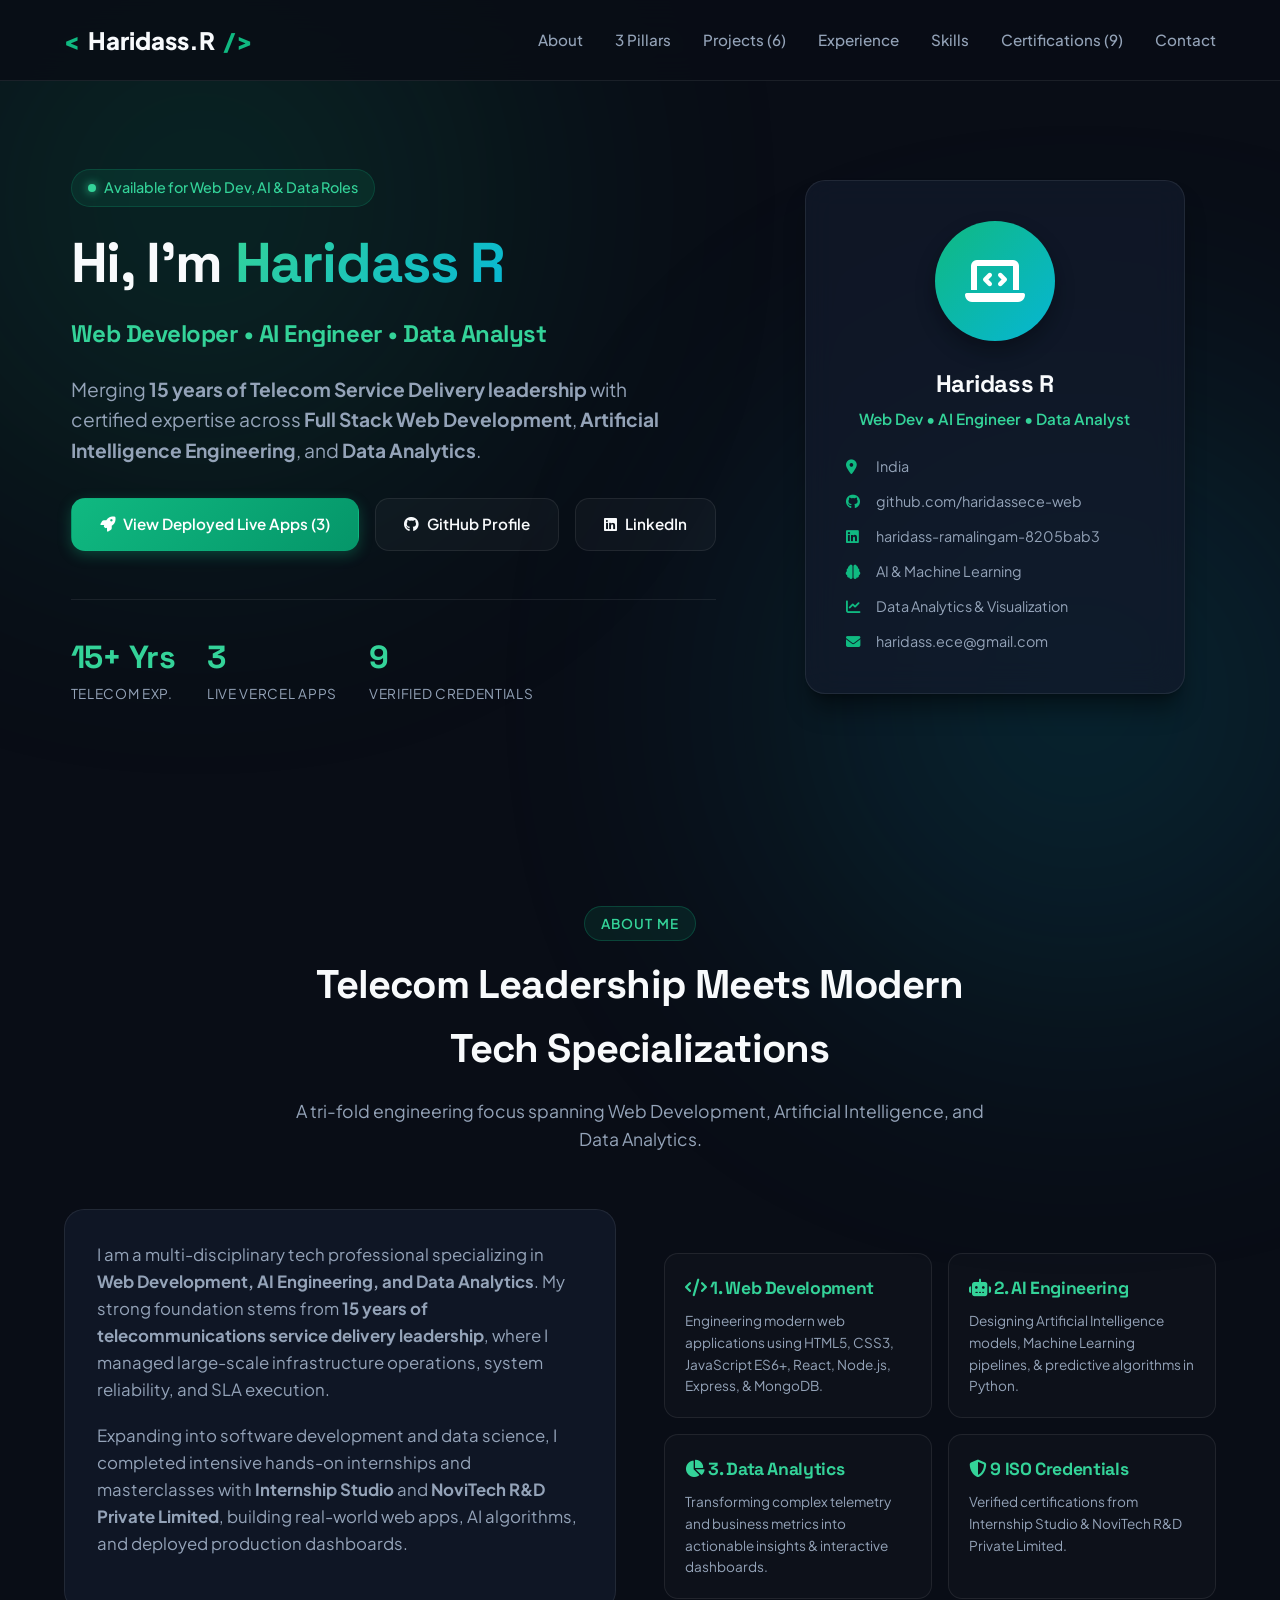
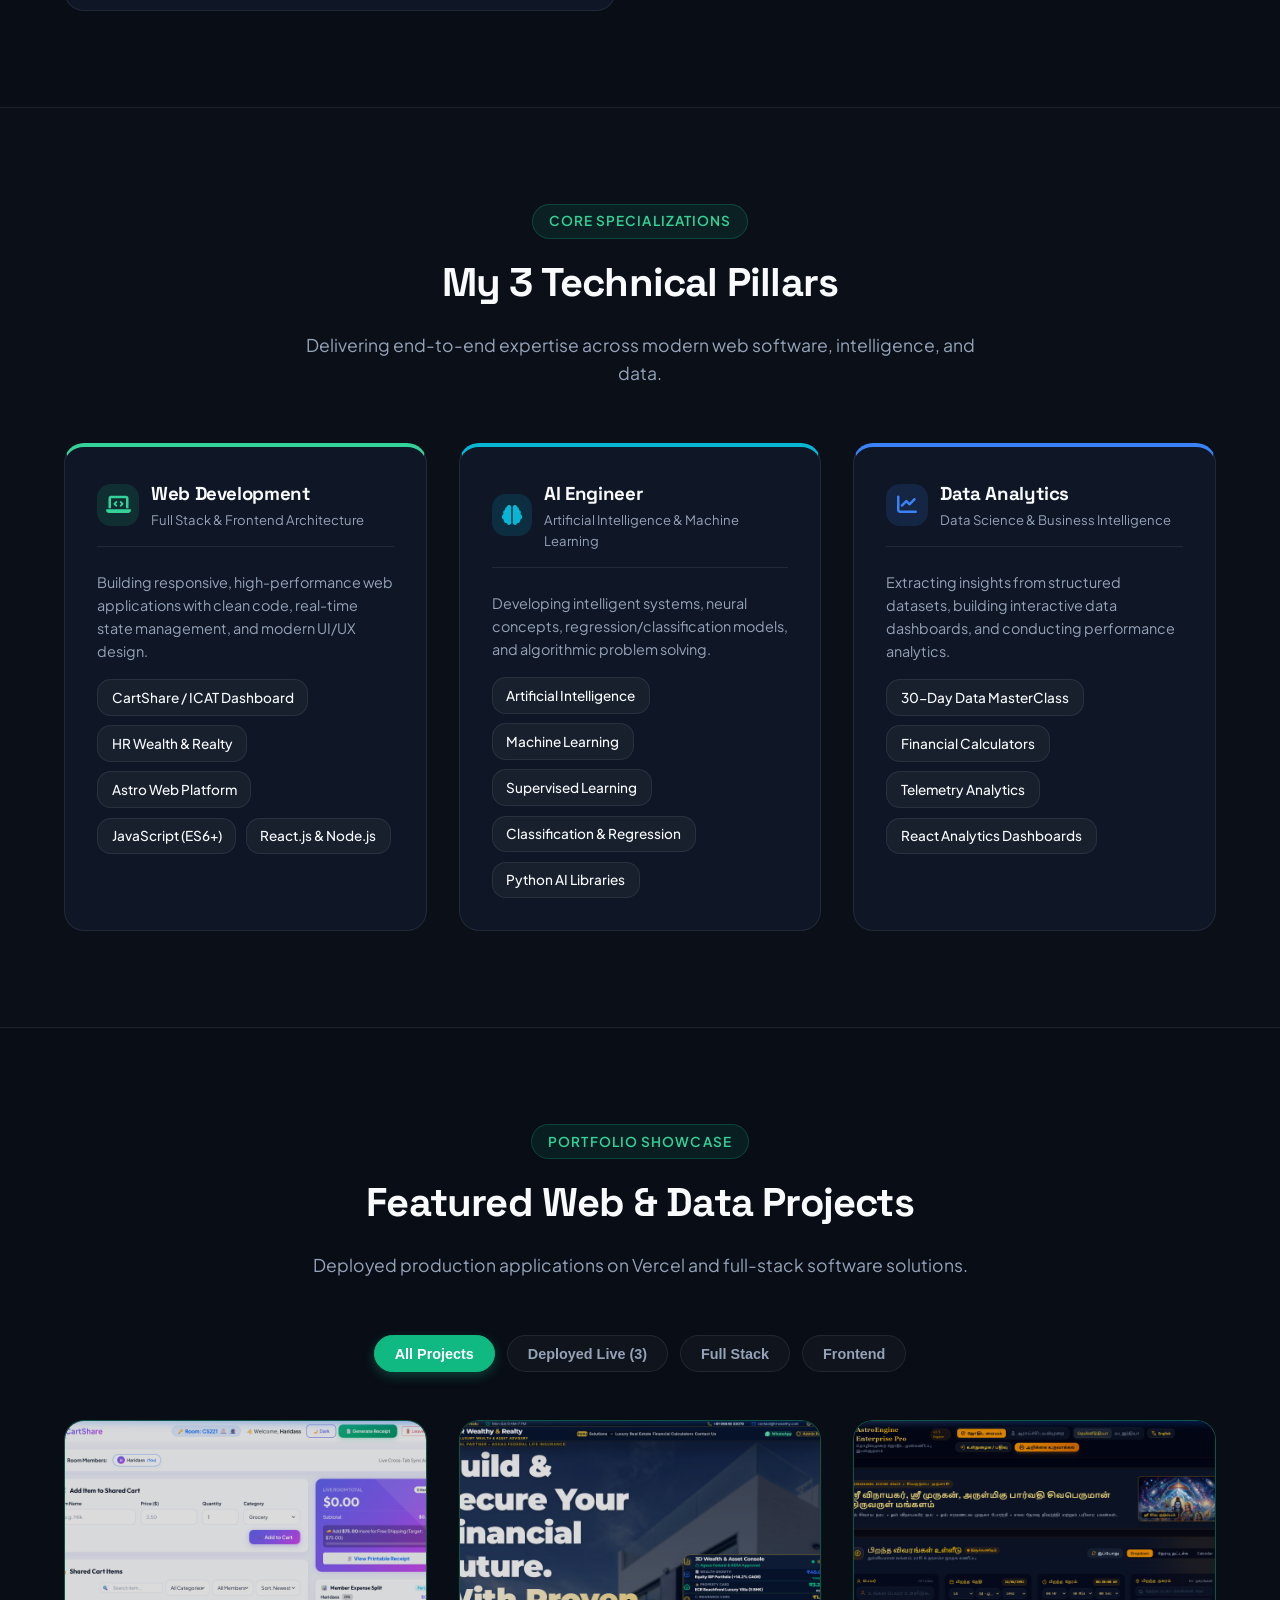
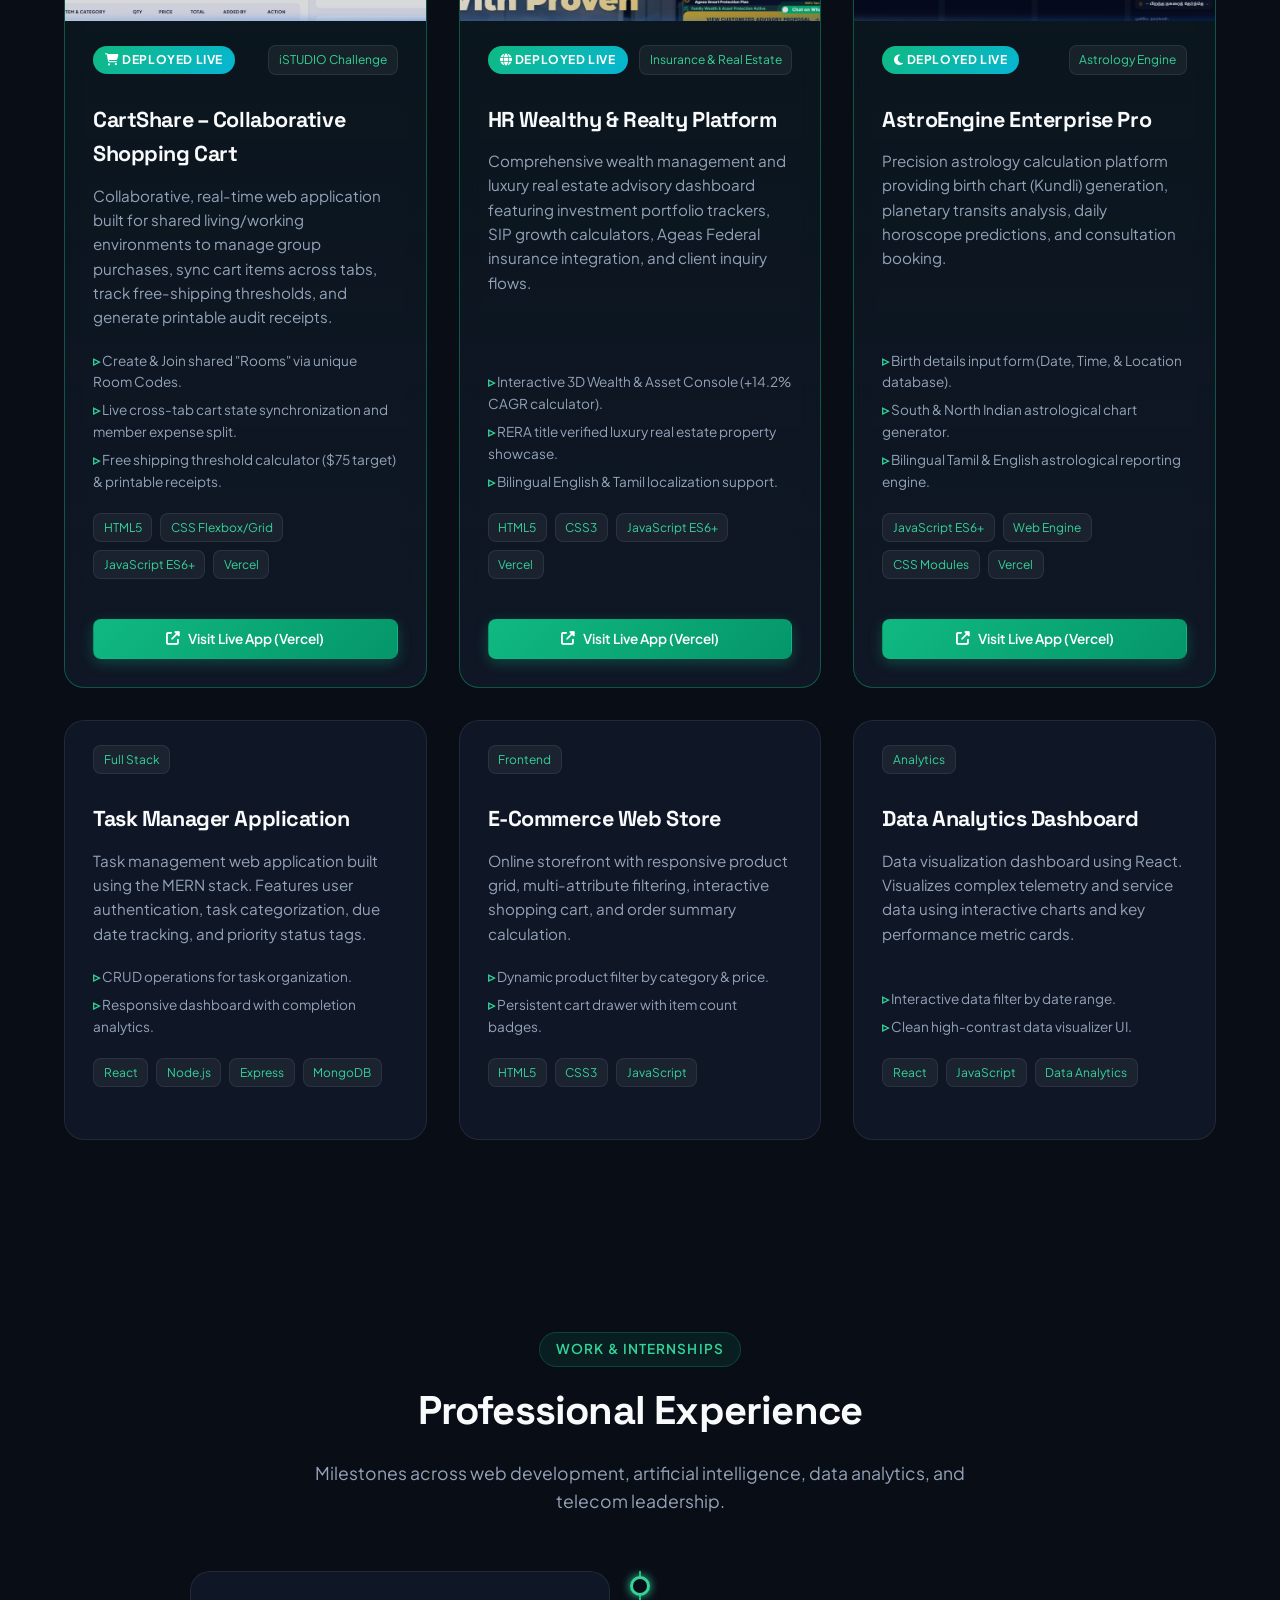
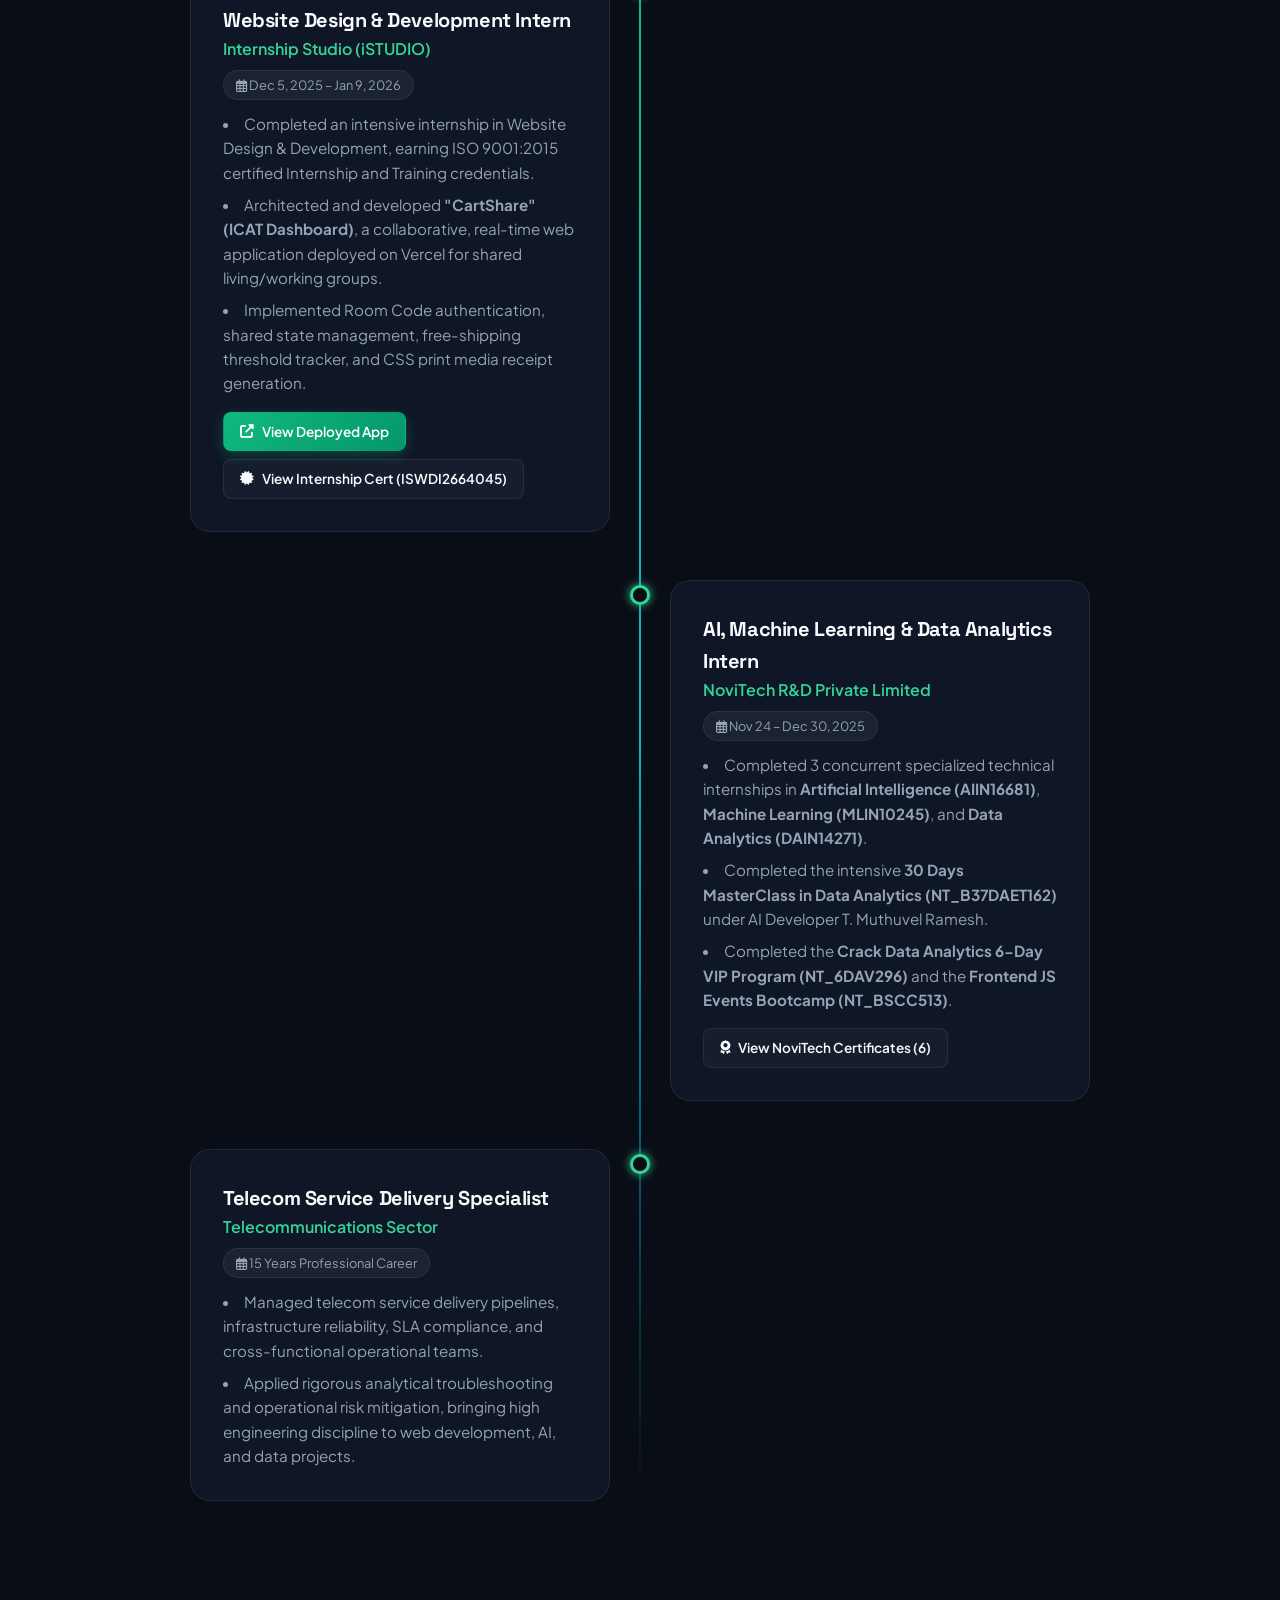
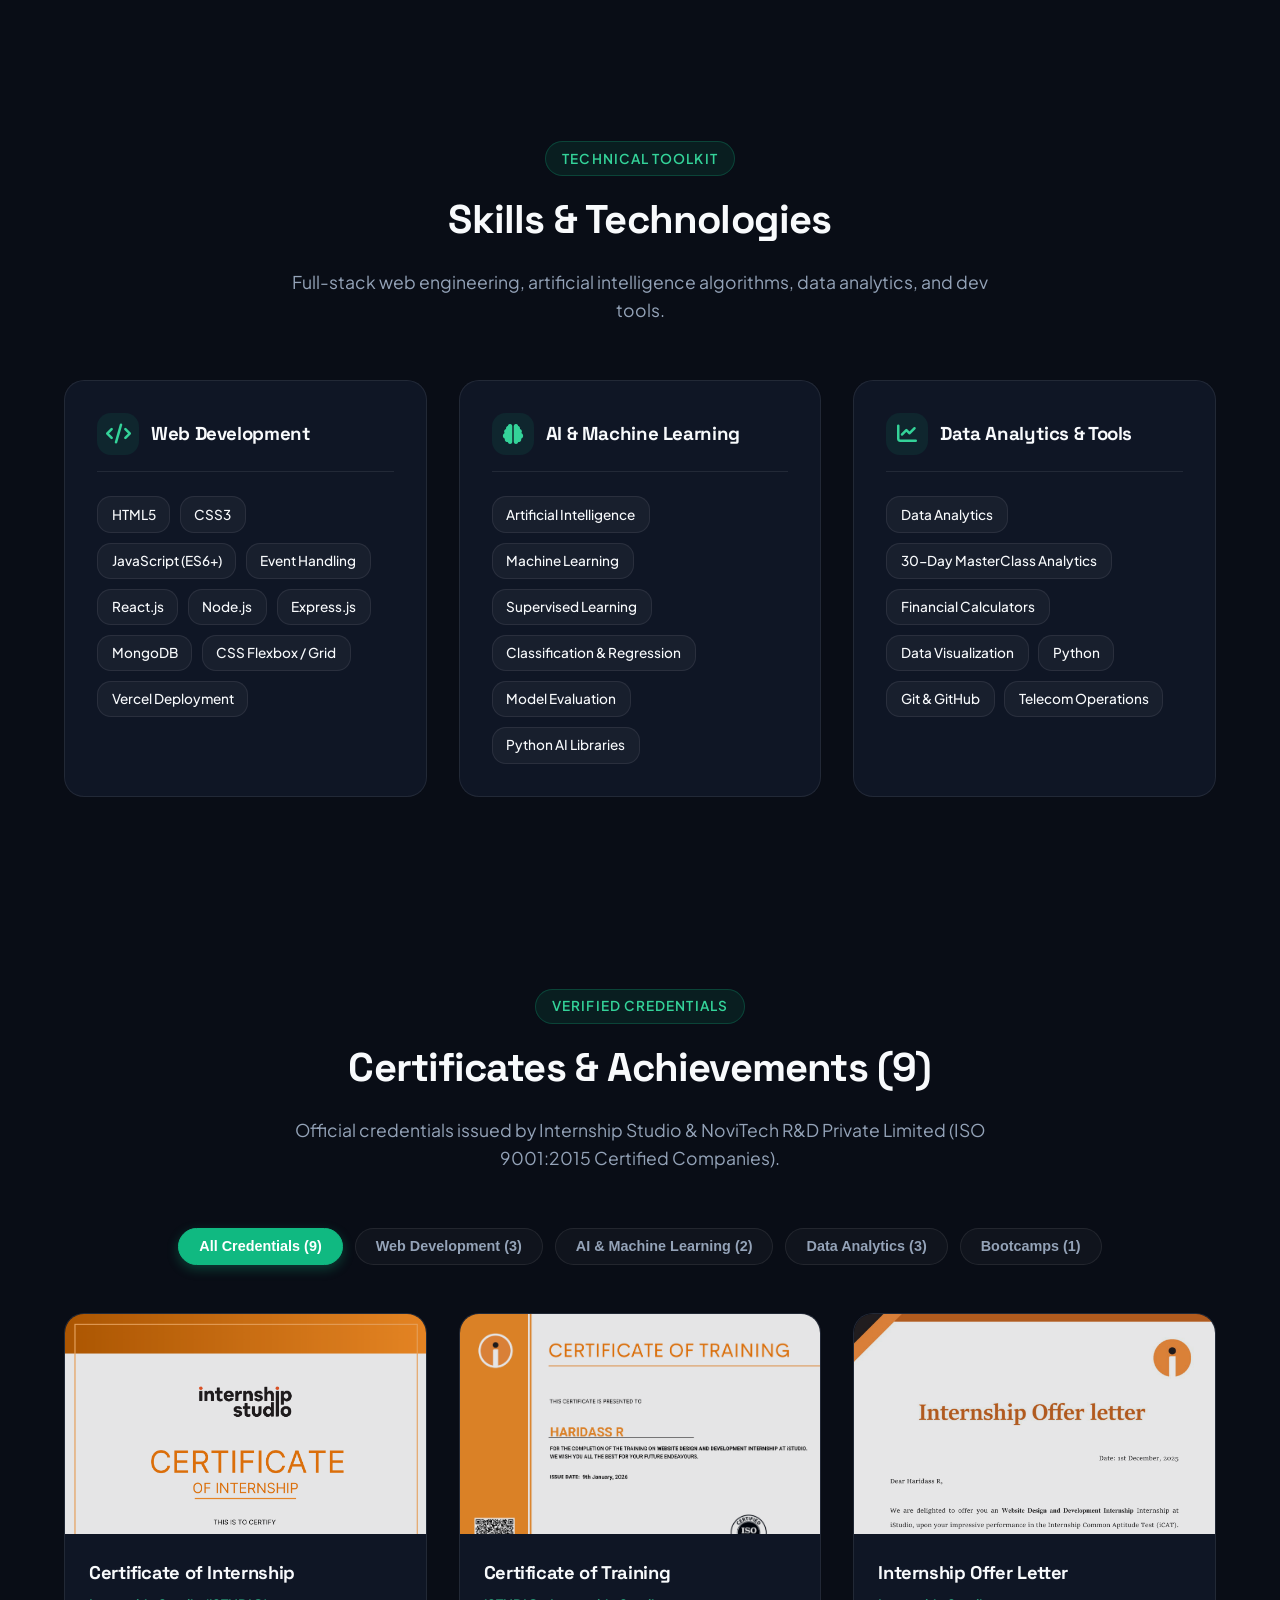
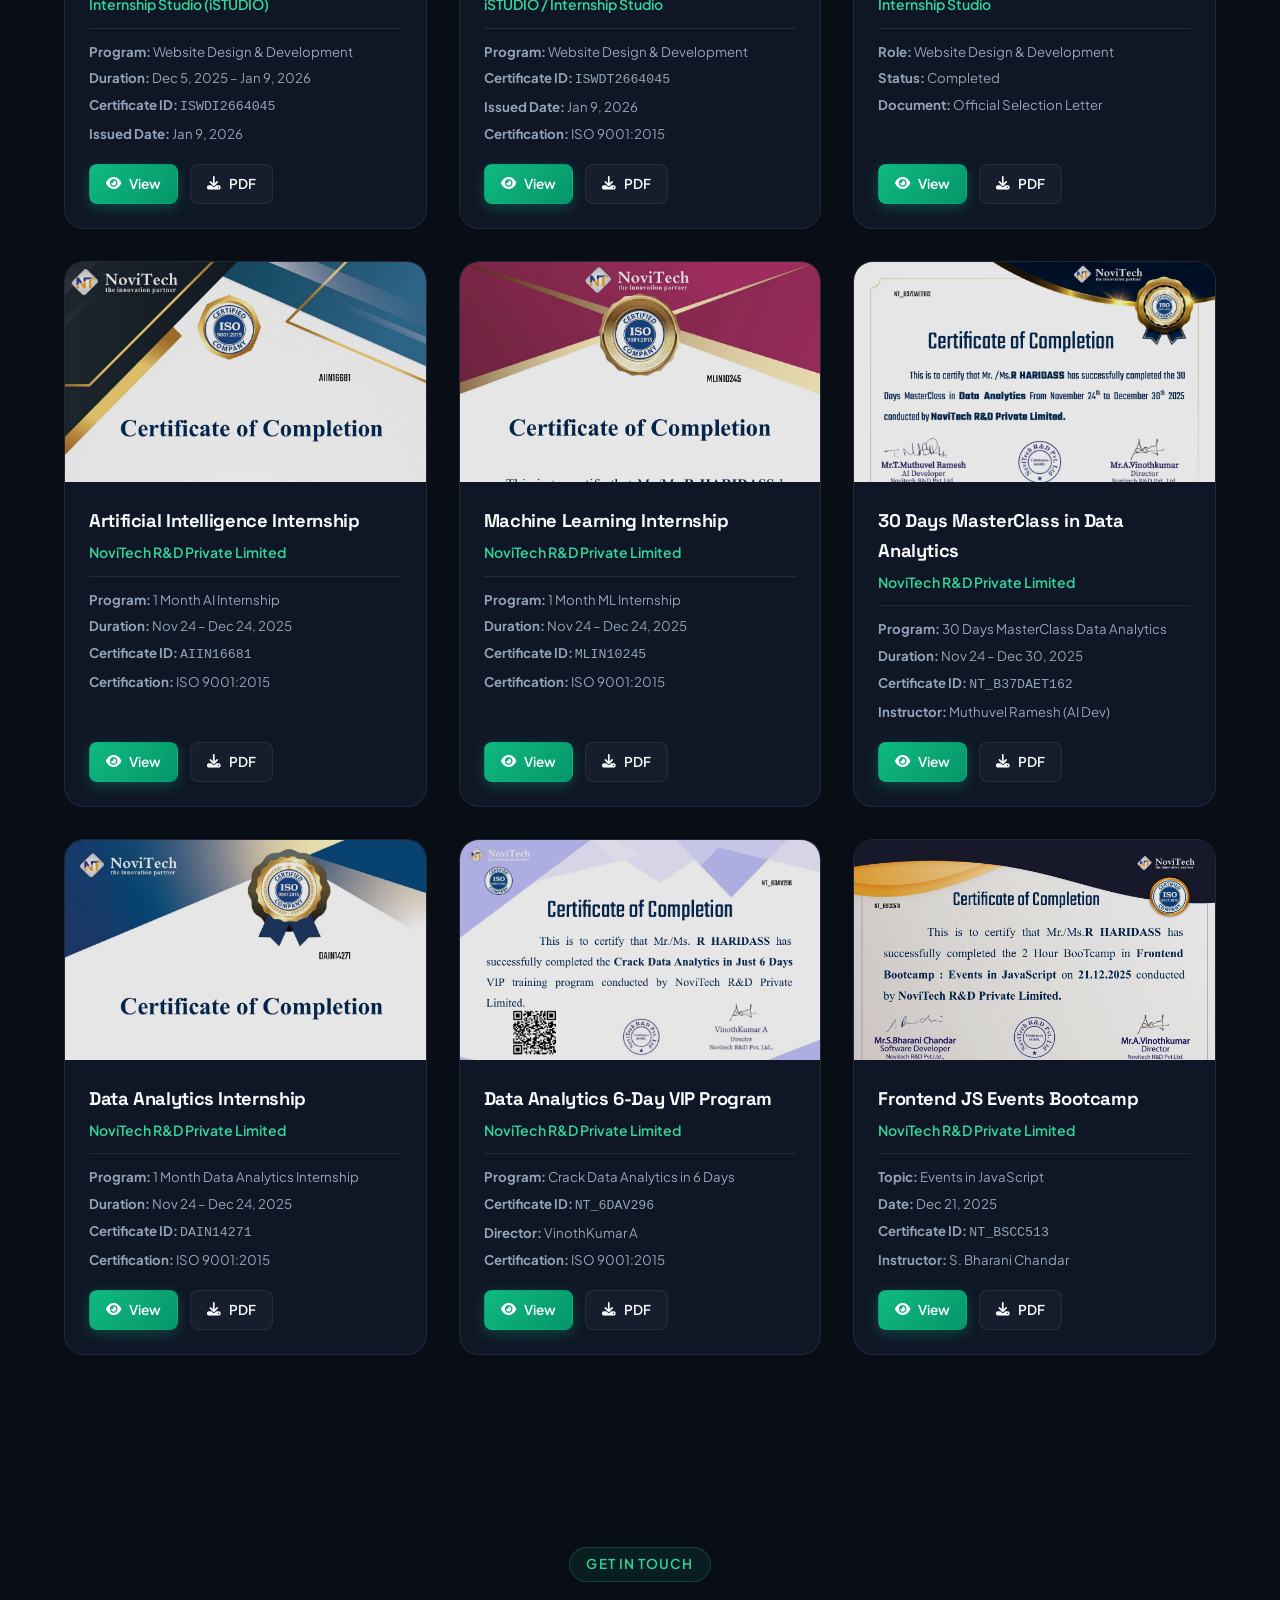
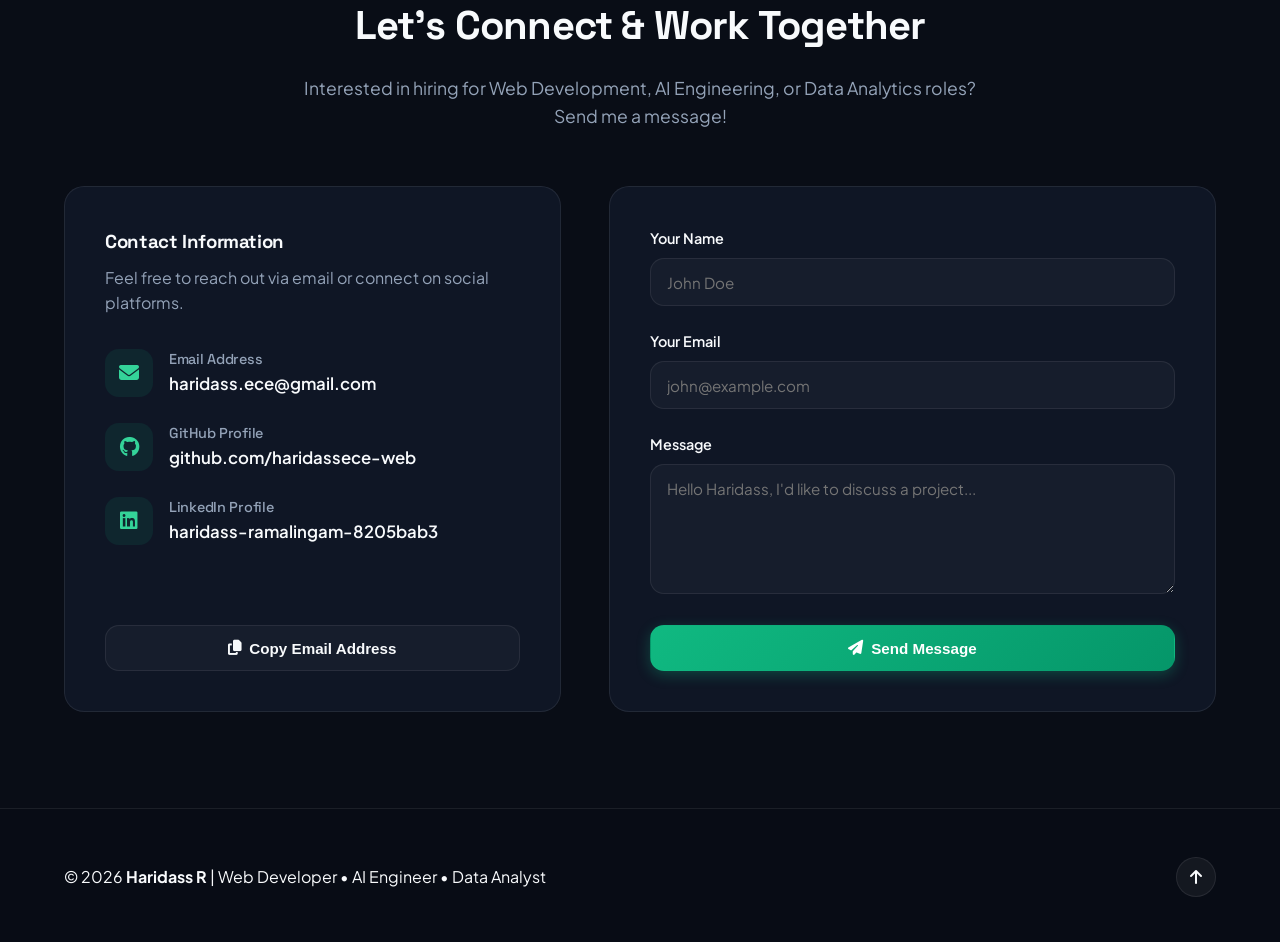
==== commit 615b0920: "Update contact email address to haridass.ece@gmail.com" ====
--- a/test.html
+++ b/test.html
@@ -106,7 +106,7 @@
                 <li><i class="fab fa-linkedin"></i> <a href="https://www.linkedin.com/in/haridass-ramalingam-8205bab3" target="_blank" rel="noopener" style="color: inherit; text-decoration: none;">haridass-ramalingam-8205bab3</a></li>
                 <li><i class="fas fa-brain"></i> AI & Machine Learning</li>
                 <li><i class="fas fa-chart-line"></i> Data Analytics & Visualization</li>
-                <li><i class="fas fa-envelope"></i> haridass@email.com</li>
+                <li><i class="fas fa-envelope"></i> <a href="mailto:haridass.ece@gmail.com" style="color: inherit; text-decoration: none;">haridass.ece@gmail.com</a></li>
               </ul>
             </div>
           </div>
@@ -965,7 +965,7 @@
                   <div class="contact-icon-box"><i class="fas fa-envelope"></i></div>
                   <div class="contact-details-text">
                     <h4>Email Address</h4>
-                    <a href="mailto:haridass@email.com">haridass@email.com</a>
+                    <a href="mailto:haridass.ece@gmail.com">haridass.ece@gmail.com</a>
                   </div>
                 </div>
                 
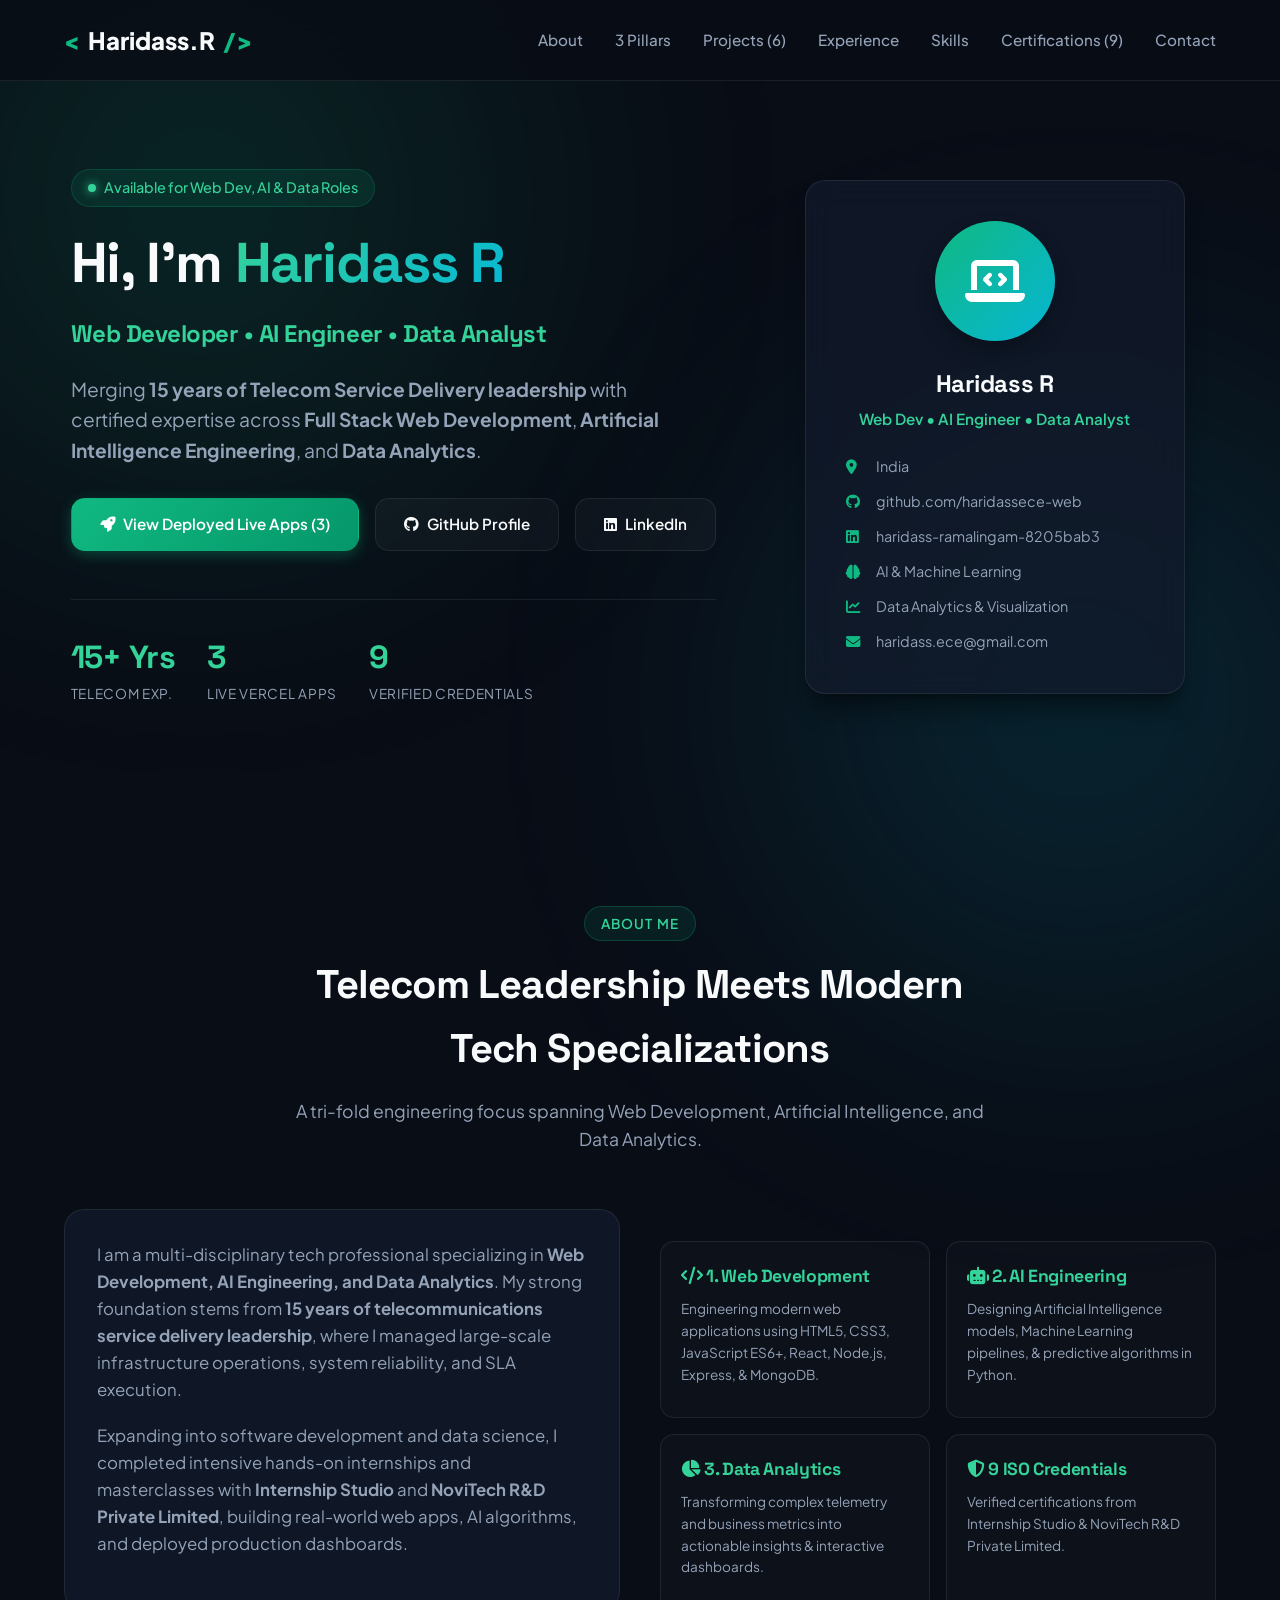
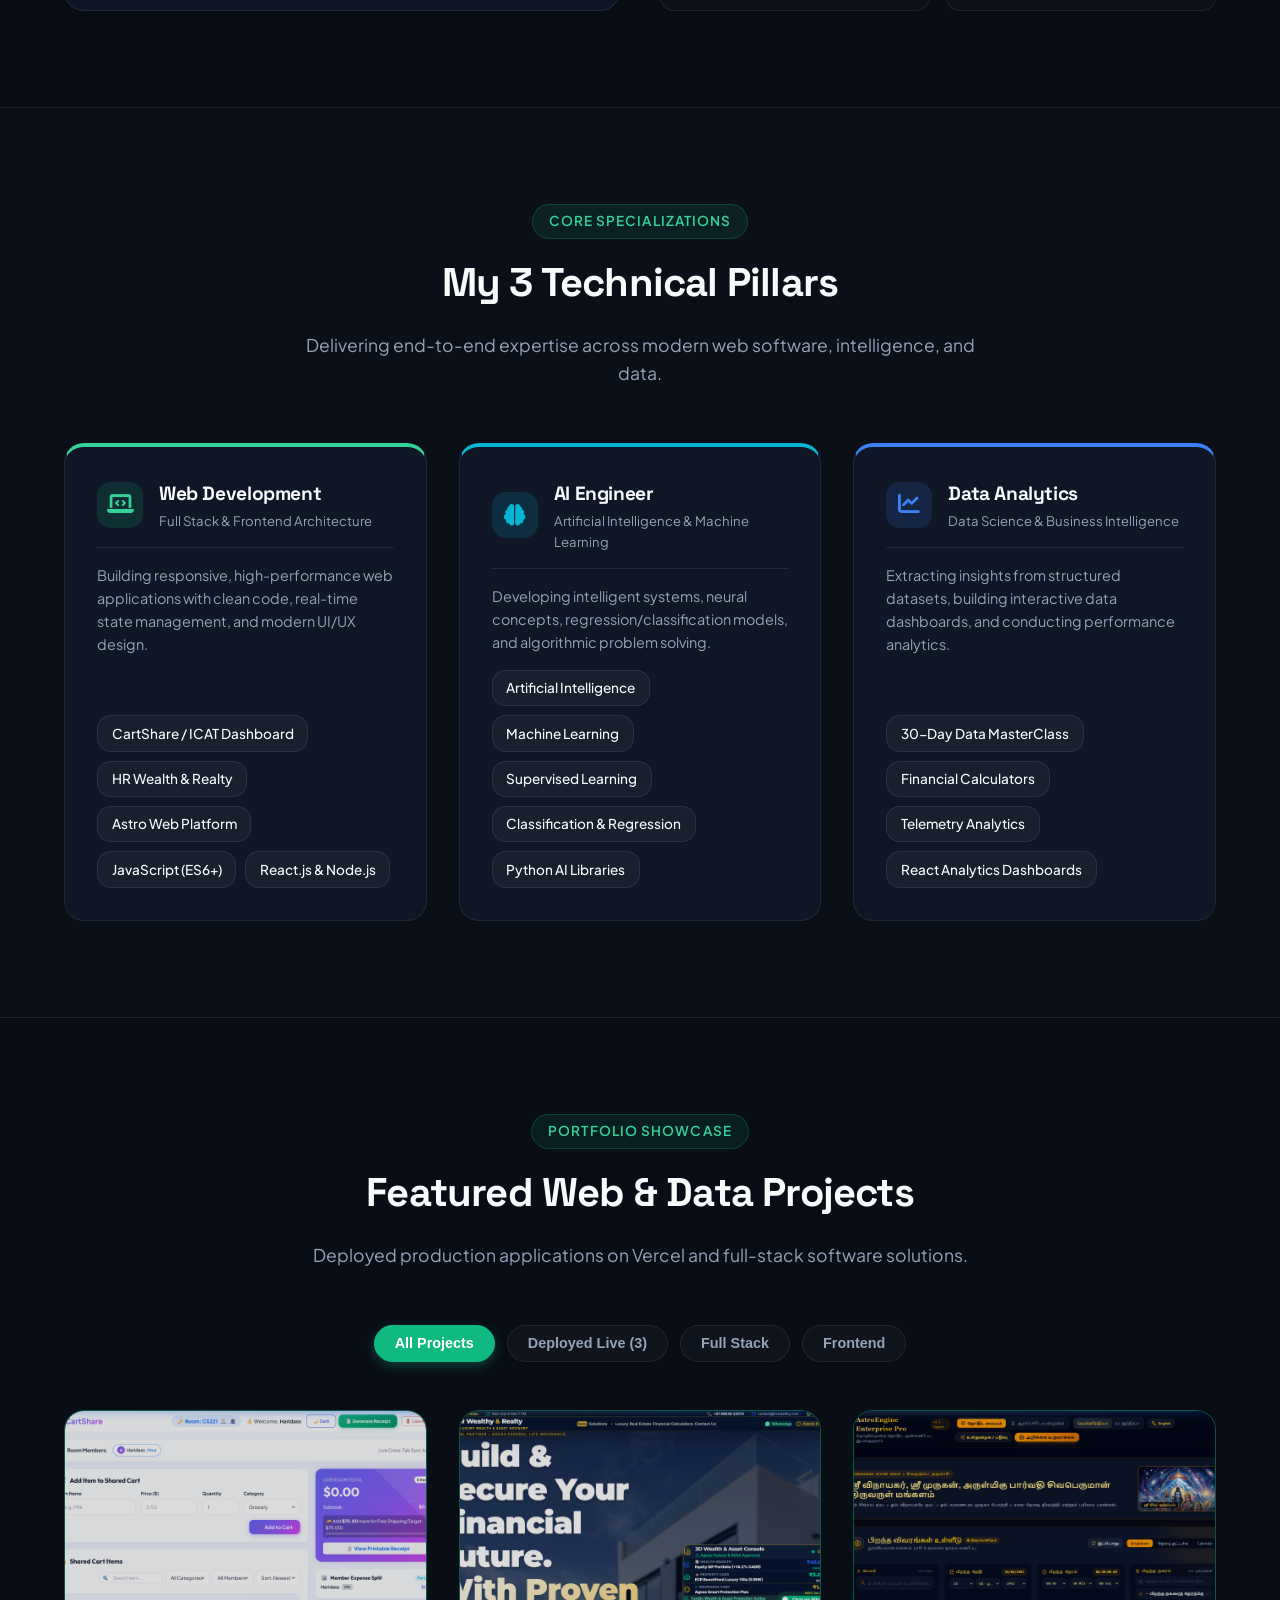
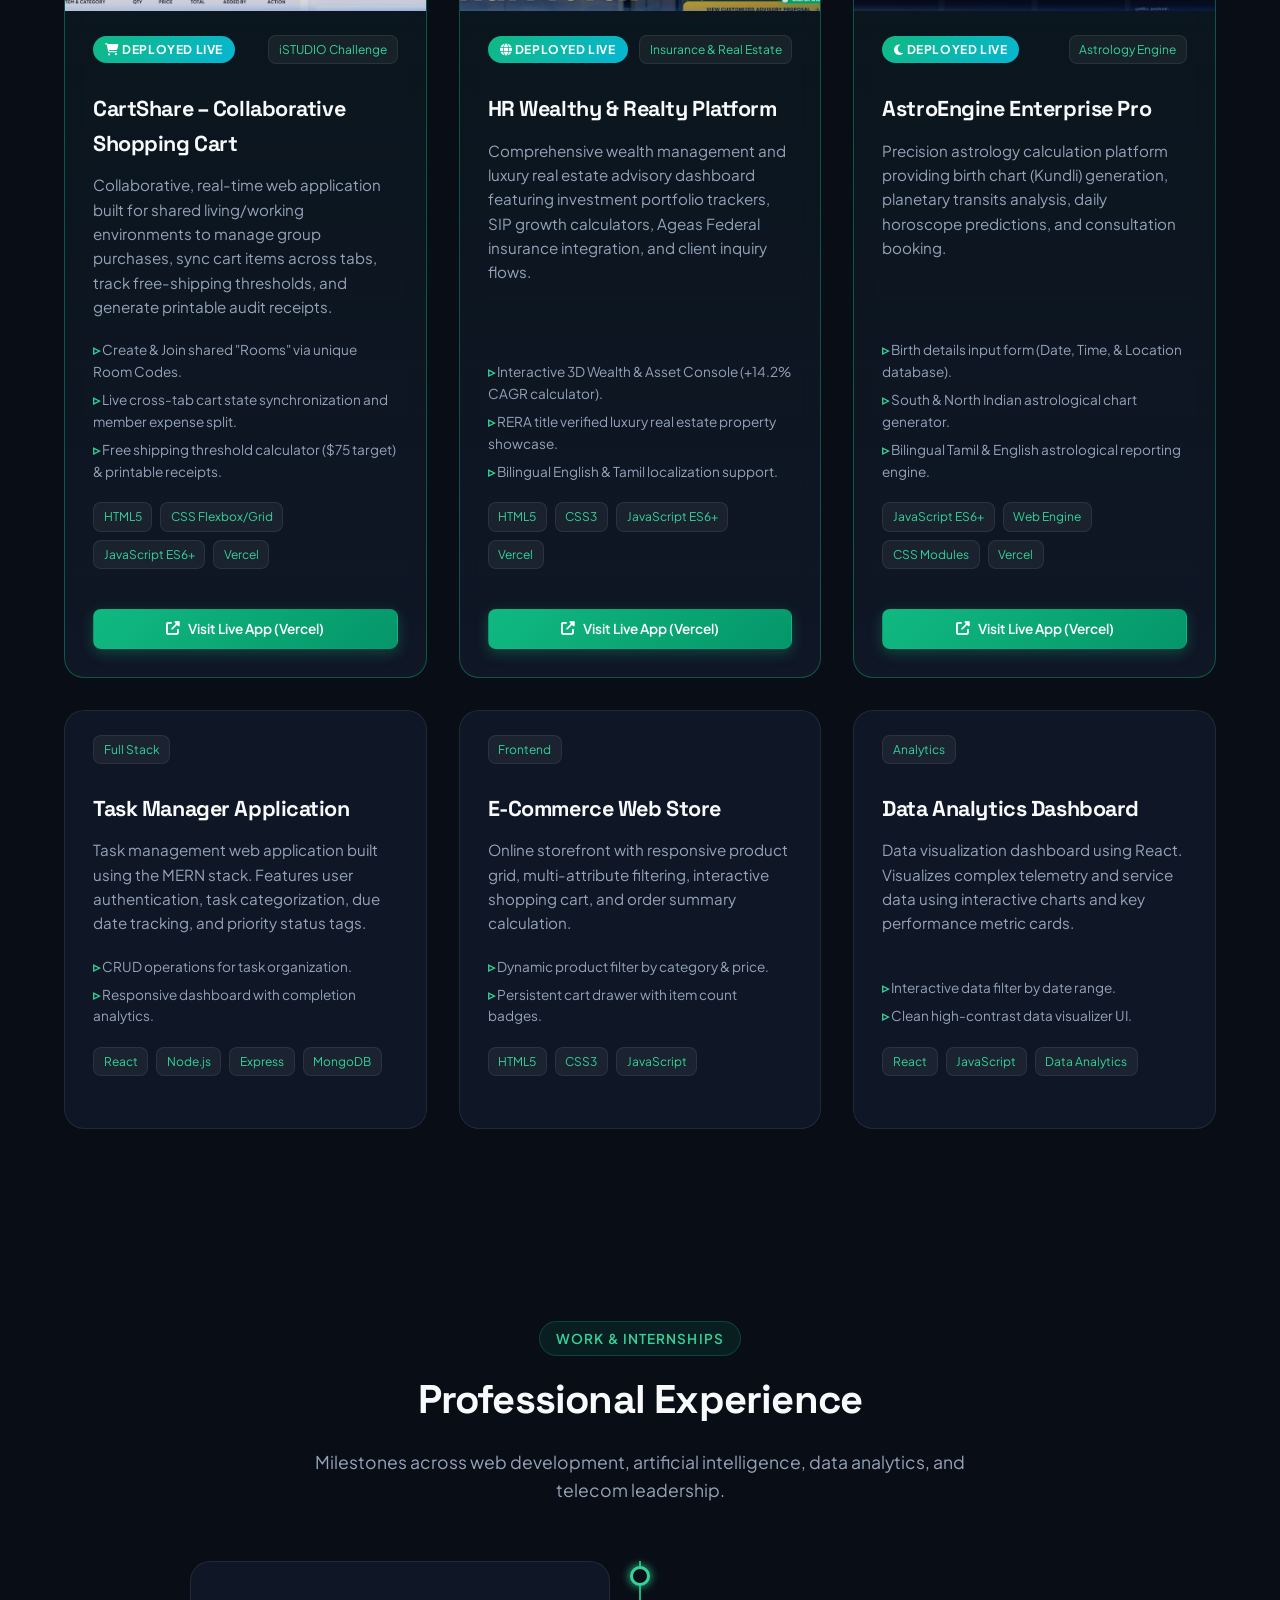
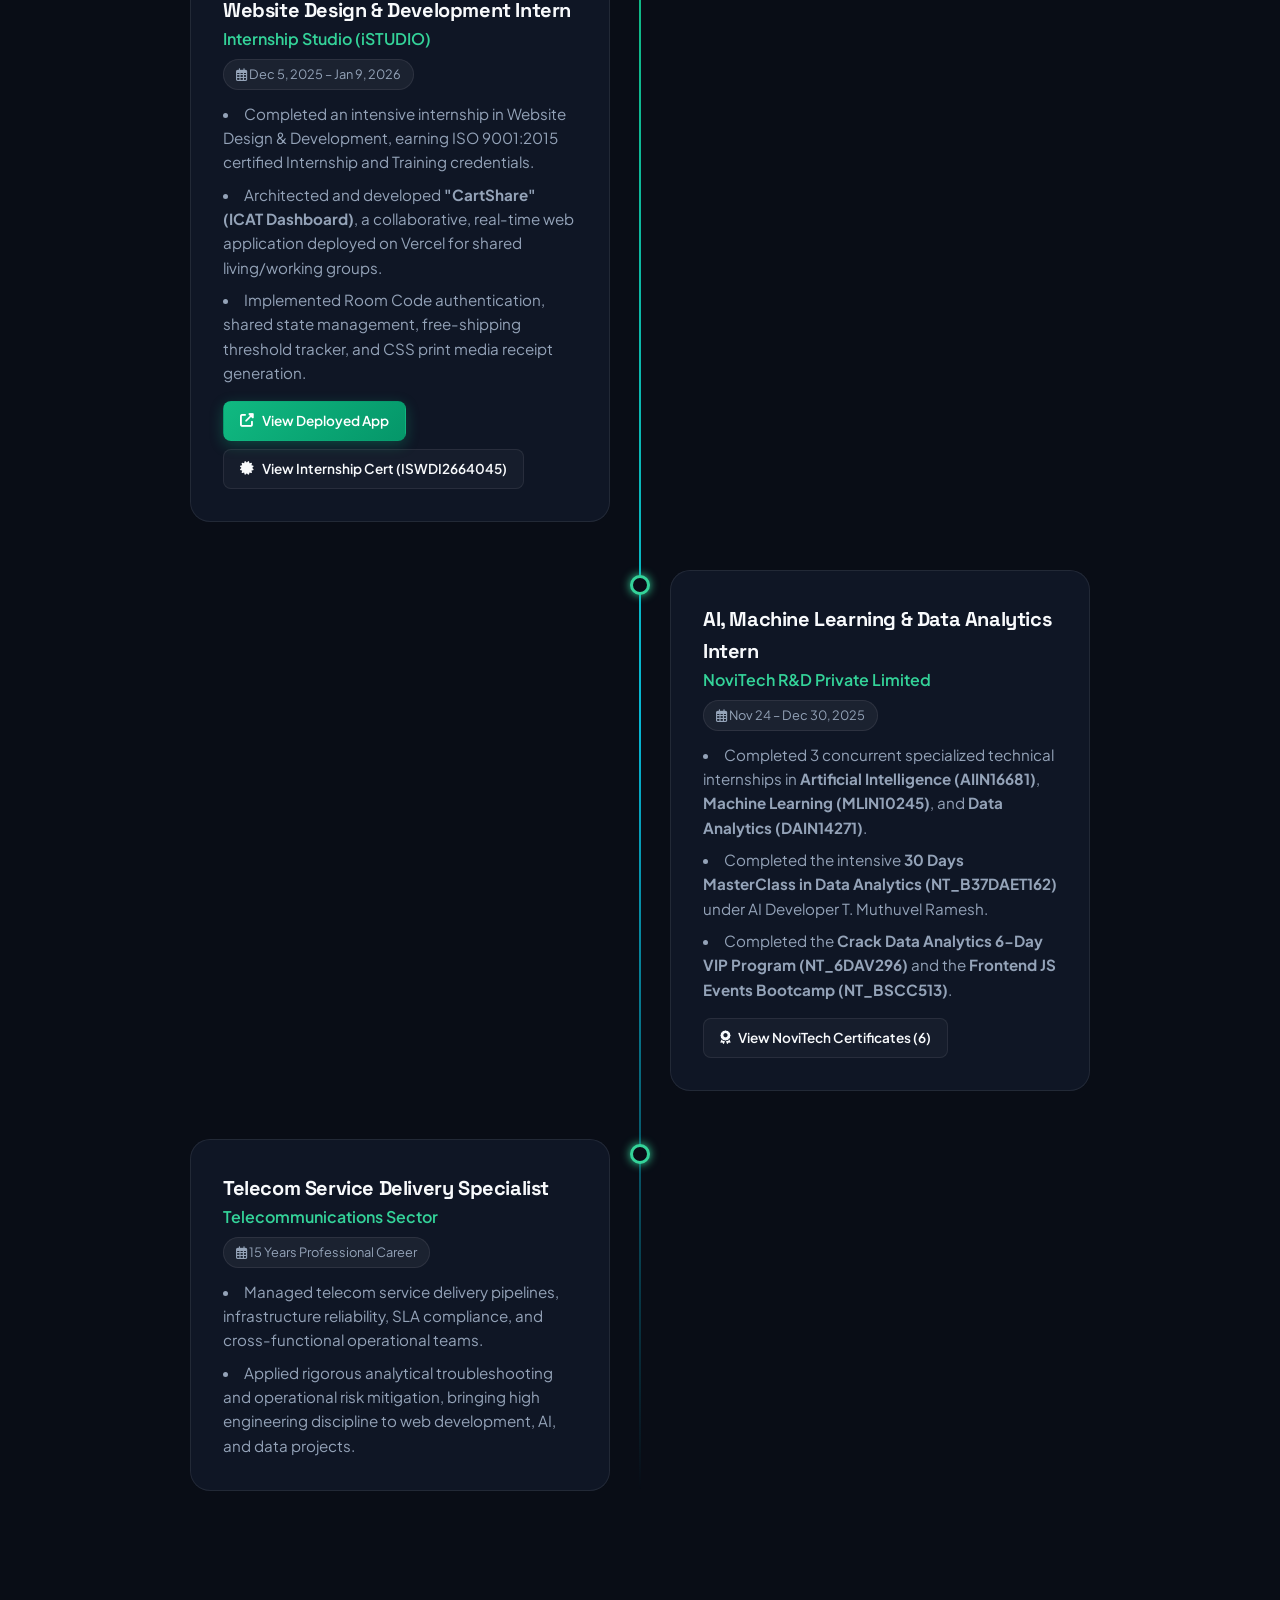
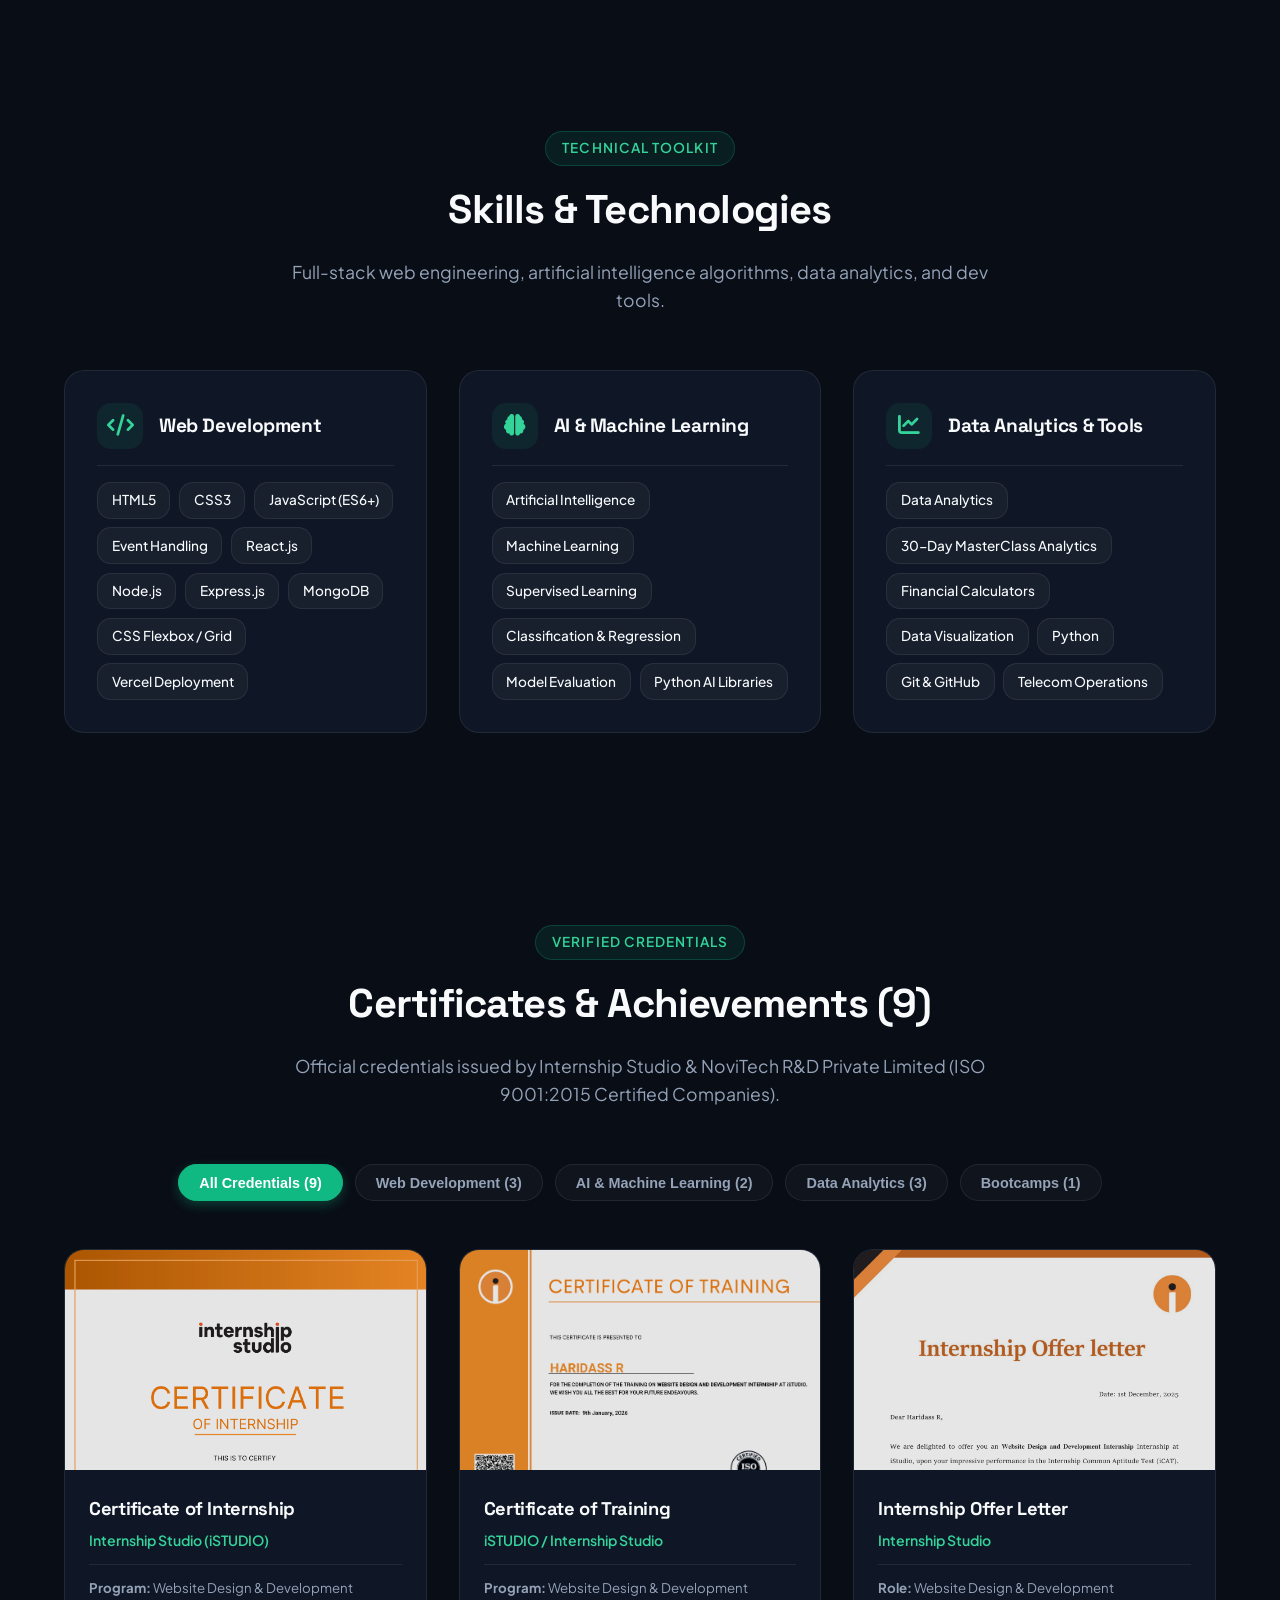
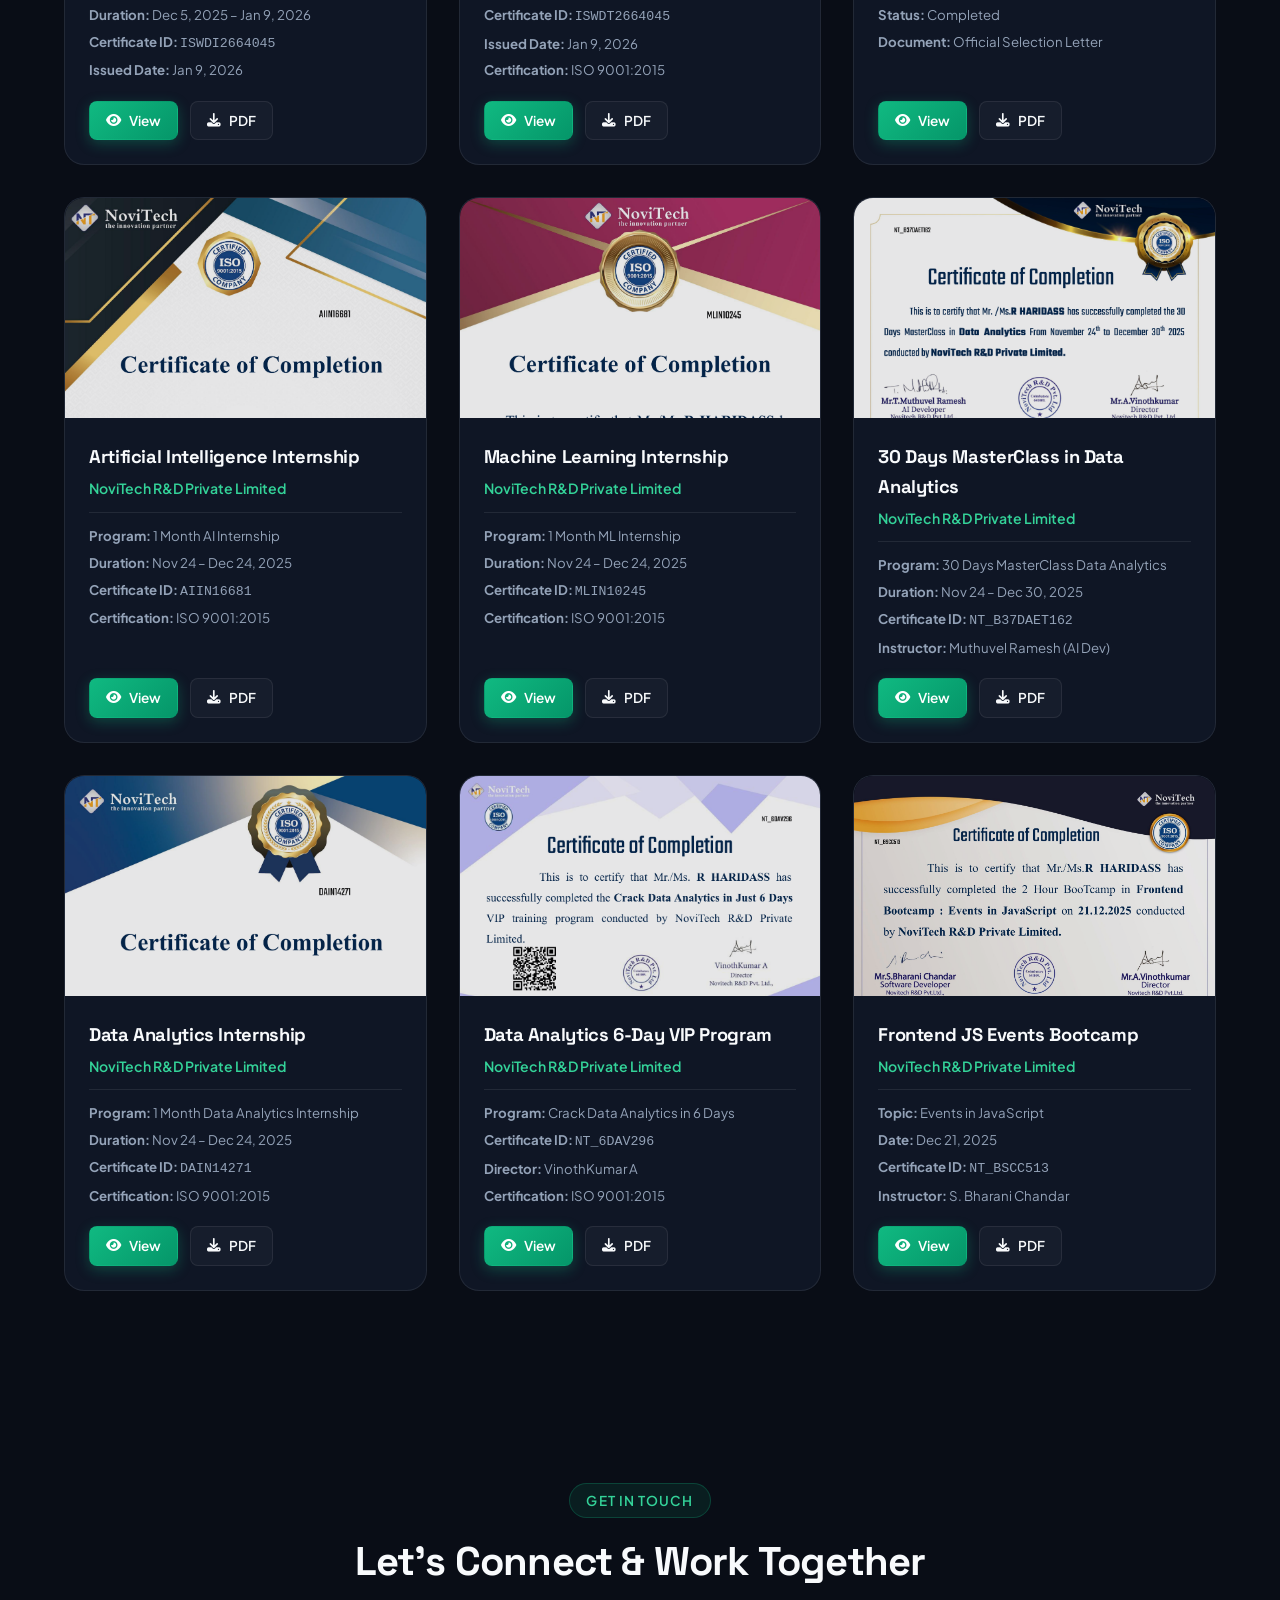
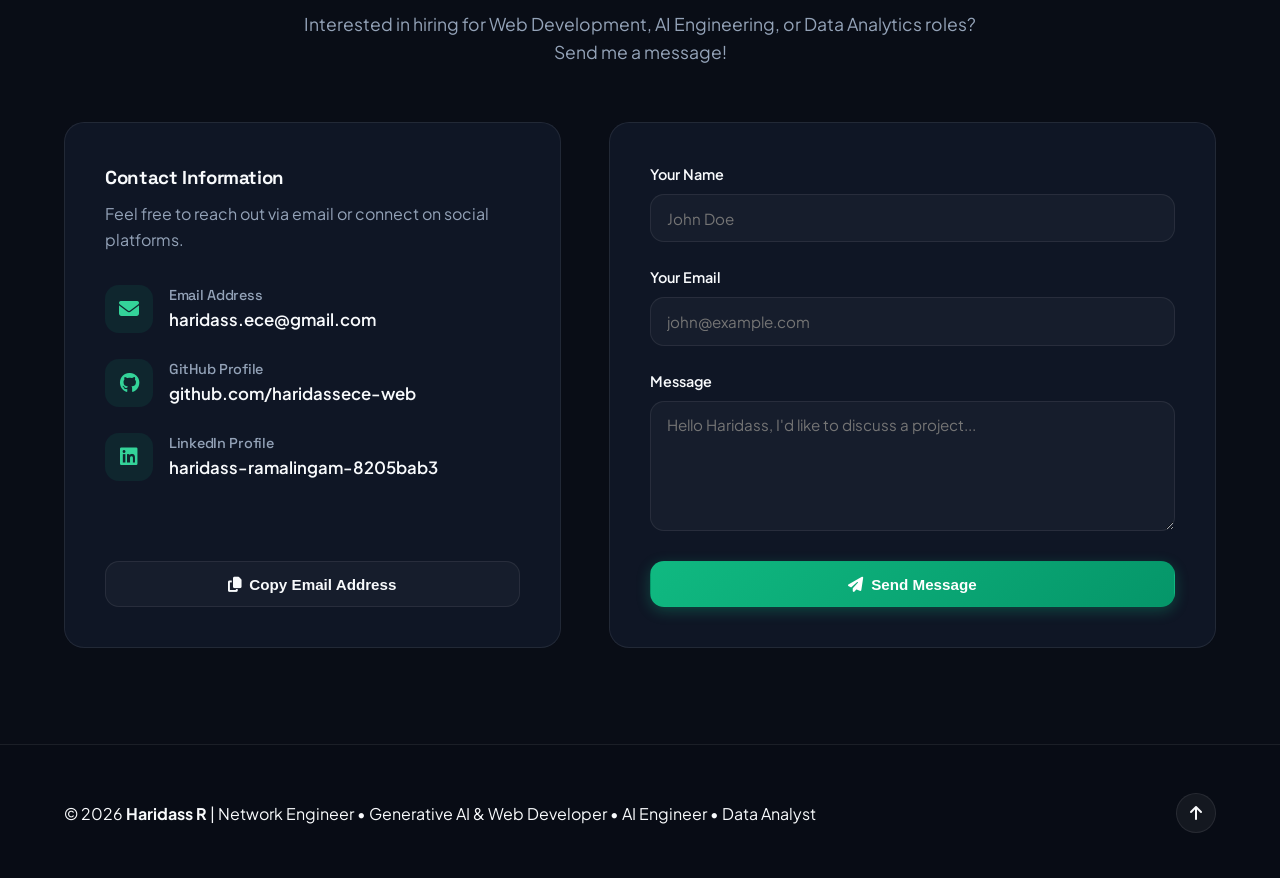
==== commit 4ea3f3e9: "update: refresh footer copyright with Network Engineer and Generative AI roles" ====
--- a/test.html
+++ b/test.html
@@ -1027,7 +1027,7 @@
   <footer>
     <div class="container">
       <div class="footer-content">
-        <p>© 2026 <strong>Haridass R</strong> | Web Developer • AI Engineer • Data Analyst</p>
+        <p>© 2026 <strong>Haridass R</strong> | Network Engineer • Generative AI & Web Developer • AI Engineer • Data Analyst</p>
         <a href="#hero" class="back-to-top" title="Back to top">
           <i class="fas fa-arrow-up"></i>
         </a>
--- a/style.css
+++ b/style.css
@@ -428,12 +428,140 @@
   width: 18px;
 }
 
-/* About Section */
+/* About Section & Professional Summary */
+.pro-summary-card {
+  background: var(--bg-card);
+  border: 1px solid rgba(16, 185, 129, 0.3);
+  border-radius: var(--radius-lg);
+  padding: 2.25rem;
+  backdrop-filter: blur(12px);
+  position: relative;
+  overflow: hidden;
+  box-shadow: 0 10px 30px -10px rgba(0, 0, 0, 0.5);
+  margin-bottom: 2.5rem;
+  transition: var(--transition-normal);
+}
+
+.pro-summary-card:hover {
+  border-color: rgba(16, 185, 129, 0.5);
+  box-shadow: var(--shadow-glow);
+}
+
+.pro-summary-card::before {
+  content: '';
+  position: absolute;
+  top: 0;
+  left: 0;
+  width: 4px;
+  height: 100%;
+  background: linear-gradient(to bottom, var(--primary), var(--secondary));
+}
+
+.pro-summary-header {
+  display: flex;
+  justify-content: space-between;
+  align-items: center;
+  flex-wrap: wrap;
+  gap: 1rem;
+  margin-bottom: 1.5rem;
+  padding-bottom: 1rem;
+  border-bottom: 1px solid var(--border-color);
+}
+
+.pro-summary-badge {
+  display: inline-flex;
+  align-items: center;
+  gap: 0.6rem;
+  font-size: 1.15rem;
+  font-weight: 700;
+  color: var(--text-main);
+  font-family: 'Space Grotesk', sans-serif;
+}
+
+.pro-summary-badge i {
+  color: var(--primary-light);
+}
+
+.pro-experience-pill {
+  background: rgba(16, 185, 129, 0.12);
+  color: var(--primary-light);
+  border: 1px solid rgba(16, 185, 129, 0.25);
+  padding: 0.35rem 0.9rem;
+  border-radius: var(--radius-full);
+  font-size: 0.82rem;
+  font-weight: 600;
+  display: inline-flex;
+  align-items: center;
+  gap: 0.4rem;
+}
+
+.pro-summary-body p {
+  color: var(--text-muted);
+  font-size: 0.98rem;
+  line-height: 1.7;
+  margin-bottom: 1.15rem;
+}
+
+.pro-summary-body p:last-child {
+  margin-bottom: 0;
+}
+
+.pro-summary-body p.lead-summary {
+  font-size: 1.05rem;
+  color: var(--text-main);
+}
+
+.pro-summary-body strong {
+  color: var(--text-main);
+  font-weight: 600;
+}
+
+.pro-summary-footer {
+  display: flex;
+  justify-content: space-between;
+  align-items: center;
+  flex-wrap: wrap;
+  gap: 1rem;
+  margin-top: 1.75rem;
+  padding-top: 1.25rem;
+  border-top: 1px solid var(--border-color);
+}
+
+.company-chips {
+  display: flex;
+  flex-wrap: wrap;
+  gap: 0.6rem;
+}
+
+.company-chip {
+  background: rgba(255, 255, 255, 0.04);
+  border: 1px solid rgba(255, 255, 255, 0.09);
+  padding: 0.35rem 0.85rem;
+  border-radius: var(--radius-full);
+  font-size: 0.82rem;
+  font-weight: 600;
+  color: var(--text-main);
+  display: inline-flex;
+  align-items: center;
+  gap: 0.45rem;
+  transition: var(--transition-fast);
+}
+
+.company-chip i {
+  color: var(--secondary);
+}
+
+.company-chip:hover {
+  background: rgba(6, 182, 212, 0.12);
+  border-color: rgba(6, 182, 212, 0.3);
+  transform: translateY(-1px);
+}
+
 .about-grid {
   display: grid;
   grid-template-columns: 1fr 1fr;
-  gap: 3rem;
-  align-items: center;
+  gap: 2.5rem;
+  align-items: stretch;
 }
 
 .about-card {
@@ -595,9 +723,130 @@
 }
 
 /* Skills Section */
+.networking-highlight-banner {
+  background: linear-gradient(135deg, rgba(16, 185, 129, 0.08) 0%, rgba(6, 182, 212, 0.08) 50%, rgba(59, 130, 246, 0.05) 100%);
+  border: 1px solid rgba(16, 185, 129, 0.25);
+  border-radius: var(--radius-lg);
+  padding: 2rem;
+  margin-bottom: 2.5rem;
+  box-shadow: 0 10px 30px -10px rgba(0, 0, 0, 0.5);
+  backdrop-filter: blur(12px);
+  position: relative;
+  overflow: hidden;
+}
+
+.networking-highlight-banner::before {
+  content: '';
+  position: absolute;
+  top: 0;
+  left: 0;
+  width: 4px;
+  height: 100%;
+  background: linear-gradient(to bottom, var(--primary), var(--secondary));
+}
+
+.nh-content {
+  display: flex;
+  align-items: flex-start;
+  gap: 1.5rem;
+  margin-bottom: 1.25rem;
+}
+
+.nh-icon {
+  width: 56px;
+  height: 56px;
+  border-radius: var(--radius-md);
+  background: rgba(16, 185, 129, 0.15);
+  color: var(--primary-light);
+  border: 1px solid rgba(16, 185, 129, 0.3);
+  display: flex;
+  align-items: center;
+  justify-content: center;
+  font-size: 1.75rem;
+  flex-shrink: 0;
+  box-shadow: 0 0 20px rgba(16, 185, 129, 0.2);
+}
+
+.nh-title {
+  font-size: 1.45rem;
+  font-weight: 700;
+  color: var(--text-main);
+  margin-bottom: 0.4rem;
+  font-family: 'Space Grotesk', sans-serif;
+}
+
+.nh-desc {
+  color: var(--text-muted);
+  font-size: 0.95rem;
+  line-height: 1.6;
+}
+
+.nh-badges {
+  display: flex;
+  flex-wrap: wrap;
+  gap: 0.75rem;
+  padding-top: 1.25rem;
+  border-top: 1px solid rgba(255, 255, 255, 0.08);
+}
+
+.nh-badge {
+  display: inline-flex;
+  align-items: center;
+  gap: 0.45rem;
+  background: rgba(255, 255, 255, 0.04);
+  border: 1px solid rgba(255, 255, 255, 0.08);
+  padding: 0.4rem 0.9rem;
+  border-radius: var(--radius-full);
+  font-size: 0.85rem;
+  font-weight: 600;
+  color: var(--text-main);
+  transition: var(--transition-fast);
+}
+
+.nh-badge:hover {
+  background: rgba(16, 185, 129, 0.1);
+  border-color: rgba(16, 185, 129, 0.3);
+}
+
+.nh-badge i {
+  color: var(--primary-light);
+}
+
+/* Skill Filter Buttons */
+.skill-filters {
+  display: flex;
+  justify-content: center;
+  gap: 0.75rem;
+  margin-bottom: 2.5rem;
+  flex-wrap: wrap;
+}
+
+.skill-filter-btn {
+  background: rgba(255, 255, 255, 0.03);
+  border: 1px solid var(--border-color);
+  color: var(--text-muted);
+  padding: 0.6rem 1.25rem;
+  border-radius: var(--radius-full);
+  font-weight: 600;
+  font-size: 0.9rem;
+  cursor: pointer;
+  transition: var(--transition-fast);
+  display: inline-flex;
+  align-items: center;
+  gap: 0.5rem;
+}
+
+.skill-filter-btn:hover,
+.skill-filter-btn.active {
+  background: var(--primary);
+  color: #fff;
+  border-color: var(--primary);
+  box-shadow: 0 4px 12px rgba(16, 185, 129, 0.3);
+}
+
 .skills-grid {
   display: grid;
-  grid-template-columns: repeat(auto-fit, minmax(280px, 1fr));
+  grid-template-columns: repeat(auto-fit, minmax(300px, 1fr));
   gap: 2rem;
 }
 
@@ -608,38 +857,75 @@
   padding: 2rem;
   backdrop-filter: blur(12px);
   transition: var(--transition-normal);
+  display: flex;
+  flex-direction: column;
 }
 
 .skill-category-card:hover {
   border-color: var(--border-glow);
   transform: translateY(-4px);
+  box-shadow: var(--shadow-glow);
+}
+
+.skill-category-card.networking-card {
+  border-top: 3px solid rgba(16, 185, 129, 0.5);
+}
+
+.skill-category-card.networking-card:hover {
+  border-top-color: var(--primary-light);
+}
+
+.card-subtag {
+  display: block;
+  font-size: 0.75rem;
+  text-transform: uppercase;
+  letter-spacing: 0.08em;
+  color: var(--primary-light);
+  font-weight: 700;
+  margin-bottom: 0.2rem;
+}
+
+.skill-category-desc {
+  font-size: 0.88rem;
+  color: var(--text-muted);
+  margin-bottom: 1.25rem;
+  line-height: 1.5;
 }
 
 .category-header {
   display: flex;
   align-items: center;
-  gap: 0.75rem;
-  margin-bottom: 1.5rem;
+  gap: 1rem;
+  margin-bottom: 1rem;
   padding-bottom: 1rem;
   border-bottom: 1px solid var(--border-color);
 }
 
+.category-header h3 {
+  font-size: 1.2rem;
+  font-weight: 700;
+  color: var(--text-main);
+  margin: 0;
+}
+
 .category-icon {
-  width: 42px;
-  height: 42px;
+  width: 46px;
+  height: 46px;
   border-radius: var(--radius-md);
   background: rgba(16, 185, 129, 0.1);
   color: var(--primary-light);
   display: flex;
   align-items: center;
   justify-content: center;
-  font-size: 1.25rem;
+  font-size: 1.35rem;
+  flex-shrink: 0;
 }
 
 .tags-list {
   display: flex;
   flex-wrap: wrap;
-  gap: 0.6rem;
+  gap: 0.55rem;
+  margin-top: auto;
 }
 
 .skill-tag {
@@ -657,6 +943,22 @@
   background: rgba(16, 185, 129, 0.15);
   border-color: var(--primary-light);
   color: var(--primary-light);
+  transform: translateY(-1px);
+}
+
+@media (max-width: 768px) {
+  .nh-content {
+    flex-direction: column;
+    gap: 1rem;
+  }
+  .nh-icon {
+    width: 48px;
+    height: 48px;
+    font-size: 1.4rem;
+  }
+  .skills-grid {
+    grid-template-columns: 1fr;
+  }
 }
 
 /* Projects Section */
@@ -1146,4 +1448,379 @@
     flex-wrap: wrap;
     gap: 1.5rem;
   }
+}
+
+/* ==========================================================================
+   Sales Dashboard Modal Styles
+   ========================================================================== */
+.sales-modal-backdrop {
+  position: fixed;
+  top: 0;
+  left: 0;
+  right: 0;
+  bottom: 0;
+  background: rgba(4, 7, 13, 0.88);
+  backdrop-filter: blur(16px);
+  -webkit-backdrop-filter: blur(16px);
+  z-index: 2000;
+  display: flex;
+  align-items: center;
+  justify-content: center;
+  padding: 1.5rem;
+  opacity: 0;
+  visibility: hidden;
+  transition: var(--transition-normal);
+}
+
+.sales-modal-backdrop.active {
+  opacity: 1;
+  visibility: visible;
+}
+
+.sales-modal-container {
+  width: 100%;
+  max-width: 1320px;
+  max-height: 92vh;
+  background: #0d1322;
+  border: 1px solid var(--border-glow);
+  border-radius: var(--radius-lg);
+  box-shadow: 0 25px 50px -12px rgba(0, 0, 0, 0.7), 0 0 30px rgba(16, 185, 129, 0.15);
+  display: flex;
+  flex-direction: column;
+  overflow: hidden;
+  transform: scale(0.95);
+  transition: var(--transition-normal);
+}
+
+.sales-modal-backdrop.active .sales-modal-container {
+  transform: scale(1);
+}
+
+.sales-modal-header {
+  padding: 1.25rem 1.75rem;
+  background: rgba(18, 26, 43, 0.95);
+  border-bottom: 1px solid var(--border-color);
+  display: flex;
+  justify-content: space-between;
+  align-items: center;
+  flex-wrap: wrap;
+  gap: 1rem;
+}
+
+.sales-modal-title-group {
+  display: flex;
+  align-items: center;
+  gap: 1rem;
+}
+
+.sales-modal-icon {
+  width: 44px;
+  height: 44px;
+  border-radius: var(--radius-md);
+  background: linear-gradient(135deg, rgba(16, 185, 129, 0.2), rgba(6, 182, 212, 0.2));
+  border: 1px solid var(--border-glow);
+  color: var(--primary-light);
+  display: flex;
+  align-items: center;
+  justify-content: center;
+  font-size: 1.25rem;
+}
+
+.sales-modal-actions {
+  display: flex;
+  align-items: center;
+  gap: 0.75rem;
+}
+
+.sales-modal-close {
+  background: rgba(255, 255, 255, 0.05);
+  border: 1px solid var(--border-color);
+  color: var(--text-muted);
+  width: 38px;
+  height: 38px;
+  border-radius: 50%;
+  font-size: 1.5rem;
+  cursor: pointer;
+  display: flex;
+  align-items: center;
+  justify-content: center;
+  transition: var(--transition-fast);
+}
+
+.sales-modal-close:hover {
+  background: rgba(239, 68, 68, 0.2);
+  color: #ef4444;
+  border-color: rgba(239, 68, 68, 0.4);
+}
+
+.sales-modal-body {
+  padding: 1.5rem 1.75rem;
+  overflow-y: auto;
+  display: flex;
+  flex-direction: column;
+  gap: 1.5rem;
+}
+
+/* KPI Summary Cards */
+.sales-kpi-grid {
+  display: grid;
+  grid-template-columns: repeat(auto-fit, minmax(240px, 1fr));
+  gap: 1rem;
+}
+
+.kpi-card {
+  background: var(--bg-card);
+  border: 1px solid var(--border-color);
+  border-radius: var(--radius-md);
+  padding: 1.25rem;
+  display: flex;
+  align-items: center;
+  gap: 1.25rem;
+  transition: var(--transition-fast);
+}
+
+.kpi-card:hover {
+  border-color: rgba(255, 255, 255, 0.18);
+  background: var(--bg-card-hover);
+  transform: translateY(-2px);
+}
+
+.kpi-icon {
+  width: 48px;
+  height: 48px;
+  border-radius: var(--radius-md);
+  display: flex;
+  align-items: center;
+  justify-content: center;
+  font-size: 1.35rem;
+  flex-shrink: 0;
+}
+
+.kpi-info {
+  display: flex;
+  flex-direction: column;
+}
+
+.kpi-label {
+  font-size: 0.8rem;
+  font-weight: 600;
+  color: var(--text-muted);
+  text-transform: uppercase;
+  letter-spacing: 0.05em;
+}
+
+.kpi-val {
+  font-size: 1.5rem;
+  font-weight: 700;
+  color: var(--text-main);
+  line-height: 1.2;
+  margin: 0.2rem 0;
+}
+
+.kpi-sub {
+  font-size: 0.75rem;
+  color: var(--primary-light);
+  font-weight: 500;
+}
+
+/* Filter Bar */
+.sales-filter-bar {
+  background: rgba(18, 26, 43, 0.6);
+  border: 1px solid var(--border-color);
+  border-radius: var(--radius-md);
+  padding: 1rem 1.25rem;
+  display: flex;
+  flex-wrap: wrap;
+  align-items: flex-end;
+  gap: 1rem;
+}
+
+.filter-group {
+  display: flex;
+  flex-direction: column;
+  gap: 0.35rem;
+  flex: 1;
+  min-width: 150px;
+}
+
+.filter-group label {
+  font-size: 0.75rem;
+  font-weight: 600;
+  color: var(--text-muted);
+  text-transform: uppercase;
+  letter-spacing: 0.05em;
+  display: flex;
+  align-items: center;
+  gap: 0.35rem;
+}
+
+.sales-select {
+  width: 100%;
+  padding: 0.55rem 0.85rem;
+  background: #090d16;
+  border: 1px solid var(--border-color);
+  border-radius: var(--radius-sm);
+  color: var(--text-main);
+  font-family: inherit;
+  font-size: 0.85rem;
+  outline: none;
+  cursor: pointer;
+  transition: var(--transition-fast);
+}
+
+.sales-select:focus,
+.sales-select:hover {
+  border-color: var(--primary-light);
+}
+
+/* Charts Grid */
+.sales-charts-grid {
+  display: grid;
+  grid-template-columns: repeat(2, 1fr);
+  gap: 1.25rem;
+}
+
+.chart-card {
+  background: var(--bg-card);
+  border: 1px solid var(--border-color);
+  border-radius: var(--radius-md);
+  padding: 1.25rem;
+  display: flex;
+  flex-direction: column;
+  gap: 1rem;
+}
+
+.chart-header {
+  display: flex;
+  justify-content: space-between;
+  align-items: center;
+}
+
+.chart-header h4 {
+  font-size: 0.95rem;
+  font-weight: 600;
+  display: flex;
+  align-items: center;
+  gap: 0.5rem;
+  color: var(--text-main);
+}
+
+.chart-badge {
+  font-size: 0.7rem;
+  padding: 0.2rem 0.6rem;
+  border-radius: var(--radius-full);
+  background: rgba(255, 255, 255, 0.06);
+  border: 1px solid var(--border-color);
+  color: var(--text-muted);
+}
+
+.chart-body {
+  position: relative;
+  height: 250px;
+  width: 100%;
+}
+
+/* Data Table Card */
+.sales-table-card {
+  background: var(--bg-card);
+  border: 1px solid var(--border-color);
+  border-radius: var(--radius-md);
+  padding: 1.25rem;
+  display: flex;
+  flex-direction: column;
+  gap: 1rem;
+}
+
+.sales-table-header {
+  display: flex;
+  justify-content: space-between;
+  align-items: center;
+  flex-wrap: wrap;
+  gap: 1rem;
+}
+
+.sales-search-box {
+  position: relative;
+  min-width: 260px;
+}
+
+.sales-search-box i {
+  position: absolute;
+  left: 0.85rem;
+  top: 50%;
+  transform: translateY(-50%);
+  color: var(--text-muted);
+  font-size: 0.85rem;
+}
+
+.sales-search-box input {
+  width: 100%;
+  padding: 0.55rem 0.85rem 0.55rem 2.2rem;
+  background: rgba(9, 13, 22, 0.8);
+  border: 1px solid var(--border-color);
+  border-radius: var(--radius-full);
+  color: var(--text-main);
+  font-family: inherit;
+  font-size: 0.85rem;
+  outline: none;
+  transition: var(--transition-fast);
+}
+
+.sales-search-box input:focus {
+  border-color: var(--primary-light);
+  box-shadow: 0 0 0 3px rgba(16, 185, 129, 0.15);
+}
+
+.table-responsive {
+  overflow-x: auto;
+  border: 1px solid var(--border-color);
+  border-radius: var(--radius-sm);
+}
+
+.sales-table {
+  width: 100%;
+  border-collapse: collapse;
+  text-align: left;
+  font-size: 0.82rem;
+}
+
+.sales-table th {
+  background: rgba(255, 255, 255, 0.03);
+  padding: 0.75rem 1rem;
+  font-weight: 600;
+  color: var(--text-muted);
+  border-bottom: 1px solid var(--border-color);
+  white-space: nowrap;
+}
+
+.sales-table td {
+  padding: 0.7rem 1rem;
+  border-bottom: 1px solid rgba(255, 255, 255, 0.04);
+  color: var(--text-main);
+  white-space: nowrap;
+}
+
+.sales-table tbody tr:hover {
+  background: rgba(255, 255, 255, 0.02);
+}
+
+.badge-tag {
+  display: inline-block;
+  padding: 0.15rem 0.5rem;
+  border-radius: 4px;
+  font-size: 0.72rem;
+  font-weight: 600;
+}
+
+.sales-pagination {
+  display: flex;
+  justify-content: space-between;
+  align-items: center;
+  padding-top: 0.5rem;
+}
+
+@media (max-width: 992px) {
+  .sales-charts-grid {
+    grid-template-columns: 1fr;
+  }
 }
